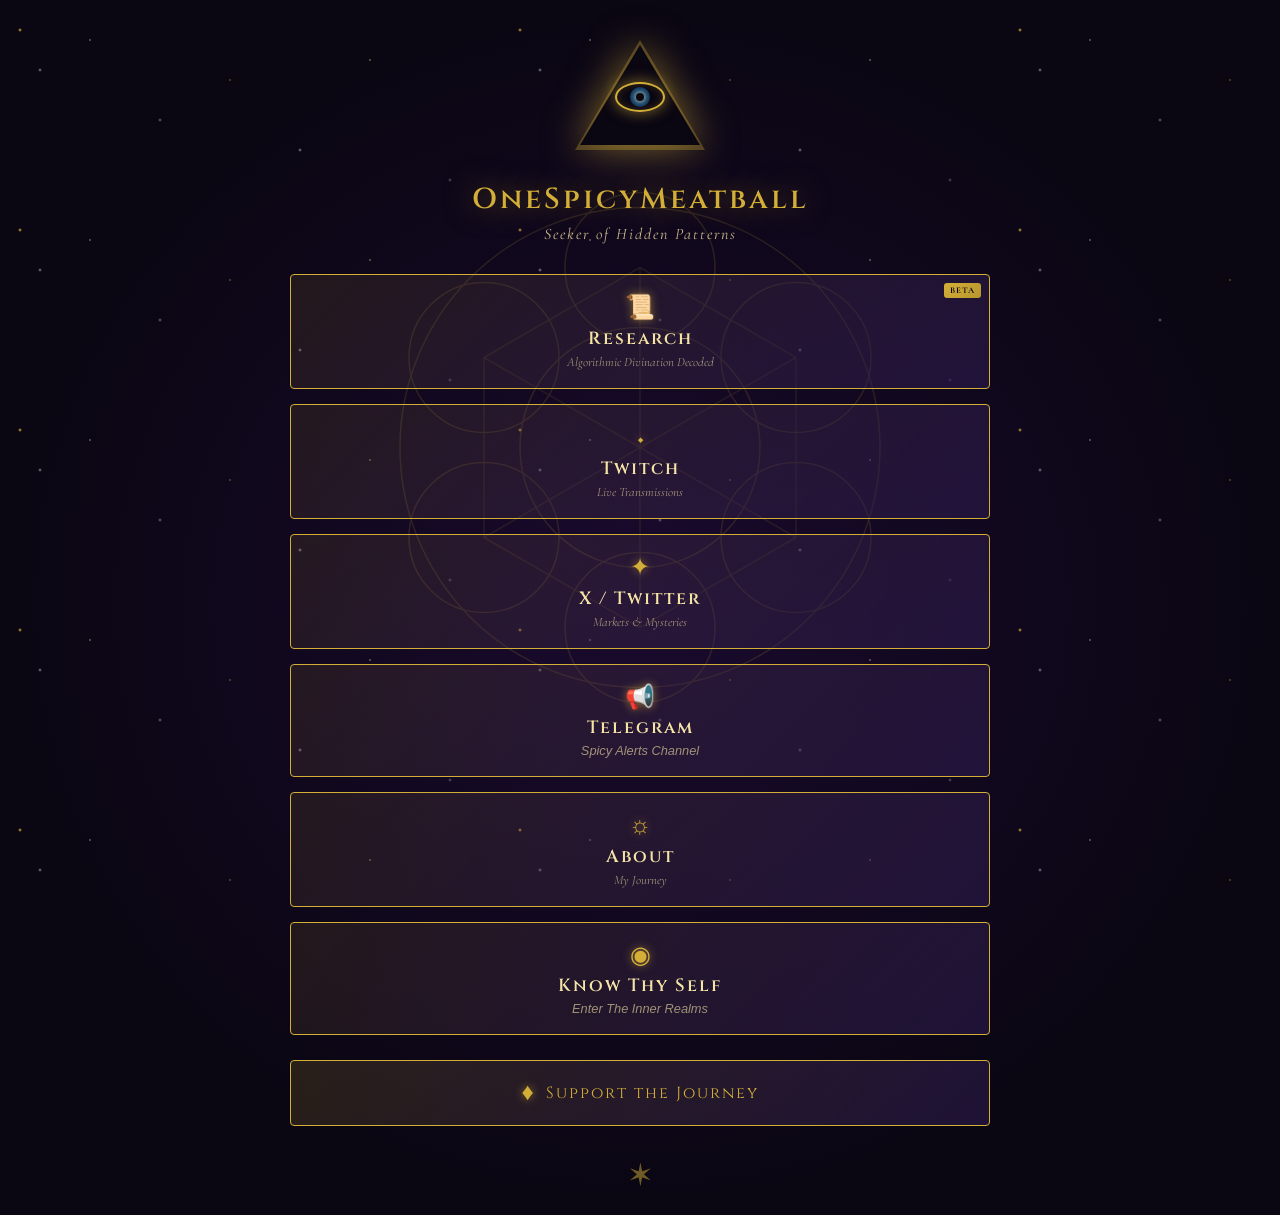
==== index.html @ 73140a8c "Add maintenance modal for Telegram alerts channel - Converted Telegram link to button that opens mai" ====
<!DOCTYPE html>
<html lang="en">
<head>
    <meta charset="UTF-8">
    <meta name="viewport" content="width=device-width, initial-scale=1.0">
    <title>OneSpicyMeatball | Portal</title>
    <link rel="stylesheet" href="styles.css">
</head>
<body>
    <div class="stars"></div>
    <div class="sacred-geometry">
        <svg class="metatron" viewBox="0 0 200 200">
            <circle cx="100" cy="100" r="80" class="outer-circle"/>
            <circle cx="100" cy="100" r="40" class="inner-circle"/>
            <circle cx="100" cy="40" r="25" class="node"/>
            <circle cx="152" cy="70" r="25" class="node"/>
            <circle cx="152" cy="130" r="25" class="node"/>
            <circle cx="100" cy="160" r="25" class="node"/>
            <circle cx="48" cy="130" r="25" class="node"/>
            <circle cx="48" cy="70" r="25" class="node"/>
            <line x1="100" y1="40" x2="152" y2="70" class="line"/>
            <line x1="152" y1="70" x2="152" y2="130" class="line"/>
            <line x1="152" y1="130" x2="100" y2="160" class="line"/>
            <line x1="100" y1="160" x2="48" y2="130" class="line"/>
            <line x1="48" y1="130" x2="48" y2="70" class="line"/>
            <line x1="48" y1="70" x2="100" y2="40" class="line"/>
            <line x1="100" y1="40" x2="100" y2="160" class="line"/>
            <line x1="48" y1="70" x2="152" y2="130" class="line"/>
            <line x1="152" y1="70" x2="48" y2="130" class="line"/>
        </svg>
    </div>

    <div class="container">
        <div class="profile">
            <div class="avatar">
                <div class="eye">
                    <div class="eye-inner">
                        <div class="pupil"></div>
                    </div>
                </div>
                <div class="triangle"></div>
            </div>
            <h1 class="title">OneSpicyMeatball</h1>
            <p class="subtitle">Seeker of Hidden Patterns</p>
        </div>

        <div class="links">
            <a href="https://research.meatball-labs.com/" target="_blank" class="link-btn">
                <span class="beta-tag">BETA</span>
                <span class="glyph">&#128220;</span>
                <span class="link-text">Research</span>
                <span class="link-desc">Algorithmic Divination Decoded</span>
            </a>

            <a href="https://www.twitch.tv/xonespicymeatballx" target="_blank" class="link-btn">
                <span class="glyph">&#9670;</span>
                <span class="link-text">Twitch</span>
                <span class="link-desc">Live Transmissions</span>
            </a>

            <a href="https://x.com/OneSpicyMeatBol" target="_blank" class="link-btn">
                <span class="glyph">&#10022;</span>
                <span class="link-text">X / Twitter</span>
                <span class="link-desc">Markets & Mysteries</span>
            </a>

            <button class="link-btn" onclick="openMaintenanceModal()">
                <span class="glyph">&#128226;</span>
                <span class="link-text">Telegram</span>
                <span class="link-desc">Spicy Alerts Channel</span>
            </button>

            <a href="about.html" class="link-btn">
                <span class="glyph">&#9788;</span>
                <span class="link-text">About</span>
                <span class="link-desc">My Journey</span>
            </a>

            <button class="link-btn" onclick="openPortalsModal()">
                <span class="glyph">&#9673;</span>
                <span class="link-text">Know Thy Self</span>
                <span class="link-desc">Enter The Inner Realms</span>
            </button>
        </div>

        <button class="donate-btn" onclick="openModal()">
            <span class="glyph">&#9830;</span>
            <span>Support the Journey</span>
        </button>

        <div class="sigil">&#10038;</div>
    </div>

    <!-- Portals Modal -->
    <div class="modal-overlay" id="portalsModal" onclick="closePortalsModal(event)">
        <div class="modal" onclick="event.stopPropagation()">
            <button class="modal-close" onclick="closePortalsModal()">&times;</button>
            <div class="modal-header">
                <span class="glyph">&#9673;</span>
                <h2>Know Thy Self</h2>
            </div>
            <p class="donate-intro">Enter the inner realms of exploration:</p>

            <div class="portal-list">
                <a href="https://zen.meatball-labs.com/" target="_blank" class="portal-link">
                    <span class="glyph">&#9775;</span>
                    <span class="portal-text">Enter Zen From Here</span>
                    <span class="portal-desc">Stillness Awaits</span>
                </a>

                <a href="https://breakthecode.meatball-labs.com/" target="_blank" class="portal-link">
                    <span class="glyph">&#10070;</span>
                    <span class="portal-text">Break The Code</span>
                    <span class="portal-desc">Decrypt The Mysteries</span>
                </a>

                <a href="https://ancients.meatball-labs.com/" target="_blank" class="portal-link">
                    <span class="glyph">&#9788;</span>
                    <span class="portal-text">The Ancients</span>
                    <span class="portal-desc">Wisdom of the Ages</span>
                </a>
            </div>
        </div>
    </div>

    <!-- Donation Modal -->
    <div class="modal-overlay" id="donateModal" onclick="closeModal(event)">
        <div class="modal" onclick="event.stopPropagation()">
            <button class="modal-close" onclick="closeModal()">&times;</button>
            <div class="modal-header">
                <span class="glyph">&#9830;</span>
                <h2>Support the Journey</h2>
            </div>
            <p class="donate-intro">Offerings accepted via the following channels:</p>

            <div class="wallet-list">
                <div class="wallet" onclick="copyAddress('3vBGxcLoPQbv2dNLNTMKzqQK8UdEWgLUnWWgyBtx9w5K', this)">
                    <span class="wallet-name">Solana</span>
                    <span class="wallet-address">3vBGxcLo...9w5K</span>
                    <span class="copy-hint">Click to copy</span>
                </div>

                <div class="wallet" onclick="copyAddress('bc1q8yztlcngjfu2hy67uyt3eqhxef0277hmfug3ud', this)">
                    <span class="wallet-name">BTC (SegWit)</span>
                    <span class="wallet-address">bc1q8yzt...g3ud</span>
                    <span class="copy-hint">Click to copy</span>
                </div>

                <div class="wallet" onclick="copyAddress('bc1pcfgzl4665p785usg9vj7435gd0wyd6zhe3yjj48jxt9hul9r4wwqzcxa4s', this)">
                    <span class="wallet-name">BTC (Taproot)</span>
                    <span class="wallet-address">bc1pcfgz...xa4s</span>
                    <span class="copy-hint">Click to copy</span>
                </div>

                <div class="wallet" onclick="copyAddress('0xa490af8D18111FCEf04CcC7D5Af4D8f1652453F5', this)">
                    <span class="wallet-name">Ethereum</span>
                    <span class="wallet-address">0xa490af...53F5</span>
                    <span class="copy-hint">Click to copy</span>
                </div>

                <div class="wallet" onclick="copyAddress('0xfaa234cf7724322920a614805225b10eb2979b8dc0bcff573e54ea0472759248', this)">
                    <span class="wallet-name">Sui</span>
                    <span class="wallet-address">0xfaa234...9248</span>
                    <span class="copy-hint">Click to copy</span>
                </div>

                <div class="wallet" onclick="copyAddress('0xa490af8D18111FCEf04CcC7D5Af4D8f1652453F5', this)">
                    <span class="wallet-name">Monad</span>
                    <span class="wallet-address">0xa490af...53F5</span>
                    <span class="copy-hint">Click to copy</span>
                </div>

                <div class="wallet" onclick="copyAddress('0xa490af8D18111FCEf04CcC7D5Af4D8f1652453F5', this)">
                    <span class="wallet-name">Hype</span>
                    <span class="wallet-address">0xa490af...53F5</span>
                    <span class="copy-hint">Click to copy</span>
                </div>
            </div>
        </div>
    </div>

    <!-- Maintenance Modal -->
    <div class="modal-overlay" id="maintenanceModal" onclick="closeMaintenanceModal(event)">
        <div class="modal" onclick="event.stopPropagation()">
            <button class="modal-close" onclick="closeMaintenanceModal()">&times;</button>
            <div class="modal-header">
                <span class="glyph">&#9881;</span>
                <h2>Enhancement in Progress</h2>
            </div>
            <p class="donate-intro">The Telegram alerts channel is currently being upgraded with advanced signal detection capabilities, expanded market coverage, and improved alert timing. We're building something better for you.</p>
            <button class="understood-btn" onclick="closeMaintenanceModal()">Understood</button>
        </div>
    </div>

    <script>
        // Modal functions
        function openModal() {
            document.getElementById('donateModal').classList.add('open');
            document.body.style.overflow = 'hidden';
        }

        function closeModal(event) {
            if (!event || event.target === document.getElementById('donateModal')) {
                document.getElementById('donateModal').classList.remove('open');
                document.body.style.overflow = '';
            }
        }

        // Portals modal functions
        function openPortalsModal() {
            document.getElementById('portalsModal').classList.add('open');
            document.body.style.overflow = 'hidden';
        }

        function closePortalsModal(event) {
            if (!event || event.target === document.getElementById('portalsModal')) {
                document.getElementById('portalsModal').classList.remove('open');
                document.body.style.overflow = '';
            }
        }

        // Maintenance modal functions
        function openMaintenanceModal() {
            document.getElementById('maintenanceModal').classList.add('open');
            document.body.style.overflow = 'hidden';
        }

        function closeMaintenanceModal(event) {
            if (!event || event.target === document.getElementById('maintenanceModal')) {
                document.getElementById('maintenanceModal').classList.remove('open');
                document.body.style.overflow = '';
            }
        }

        // Close on Escape key
        document.addEventListener('keydown', (e) => {
            if (e.key === 'Escape') {
                closeModal();
                closePortalsModal();
                closeMaintenanceModal();
            }
        });

        // Copy address to clipboard
        function copyAddress(address, element) {
            navigator.clipboard.writeText(address).then(() => {
                const hint = element.querySelector('.copy-hint');
                hint.textContent = 'Copied!';
                hint.classList.add('copied');
                setTimeout(() => {
                    hint.textContent = 'Click to copy';
                    hint.classList.remove('copied');
                }, 2000);
            });
        }

        // Create floating particles
        function createParticle() {
            const particle = document.createElement('div');
            particle.className = 'particle';
            particle.style.left = Math.random() * 100 + 'vw';
            particle.style.animationDuration = (Math.random() * 3 + 4) + 's';
            particle.style.opacity = Math.random() * 0.5 + 0.2;
            particle.innerHTML = ['&#10022;', '&#9672;', '&#9674;', '&#10038;'][Math.floor(Math.random() * 4)];
            document.body.appendChild(particle);
            setTimeout(() => particle.remove(), 7000);
        }
        setInterval(createParticle, 800);
    </script>
</body>
</html>
---- styles.css ----
@import url('https://fonts.googleapis.com/css2?family=Cinzel:wght@400;600;700&family=Cormorant+Garamond:ital,wght@0,400;0,600;1,400&display=swap');

* {
    margin: 0;
    padding: 0;
    box-sizing: border-box;
}

:root {
    --gold: #d4af37;
    --gold-light: #f4e4a6;
    --gold-glow: rgba(212, 175, 55, 0.6);
    --deep-purple: #1a0a2e;
    --cosmic-black: #0a0612;
    --mystic-purple: #2d1b4e;
    --ethereal: rgba(255, 255, 255, 0.1);
}

body {
    font-family: 'Cormorant Garamond', Georgia, serif;
    background: radial-gradient(ellipse at center, var(--deep-purple) 0%, var(--cosmic-black) 70%);
    min-height: 100vh;
    display: flex;
    justify-content: center;
    align-items: center;
    padding: 20px;
    overflow-x: hidden;
    color: var(--gold-light);
}

/* Starfield background */
.stars {
    position: fixed;
    top: 0;
    left: 0;
    width: 100%;
    height: 100%;
    pointer-events: none;
    background-image:
        radial-gradient(2px 2px at 20px 30px, var(--gold), transparent),
        radial-gradient(2px 2px at 40px 70px, rgba(255,255,255,0.5), transparent),
        radial-gradient(1px 1px at 90px 40px, var(--gold-light), transparent),
        radial-gradient(2px 2px at 160px 120px, rgba(255,255,255,0.4), transparent),
        radial-gradient(1px 1px at 230px 80px, var(--gold), transparent),
        radial-gradient(2px 2px at 300px 150px, rgba(255,255,255,0.5), transparent),
        radial-gradient(1px 1px at 370px 60px, var(--gold-light), transparent),
        radial-gradient(2px 2px at 450px 180px, rgba(255,255,255,0.3), transparent);
    background-size: 500px 200px;
    animation: twinkle 8s ease-in-out infinite;
}

@keyframes twinkle {
    0%, 100% { opacity: 0.5; }
    50% { opacity: 1; }
}

/* Sacred Geometry Background */
.sacred-geometry {
    position: fixed;
    top: 50%;
    left: 50%;
    transform: translate(-50%, -50%);
    pointer-events: none;
    z-index: 0;
    opacity: 0.15;
}

.metatron {
    width: 600px;
    height: 600px;
    animation: rotate 120s linear infinite;
}

.metatron .outer-circle,
.metatron .inner-circle,
.metatron .node {
    fill: none;
    stroke: var(--gold);
    stroke-width: 0.5;
}

.metatron .line {
    stroke: var(--gold);
    stroke-width: 0.5;
    opacity: 0.7;
}

@keyframes rotate {
    from { transform: rotate(0deg); }
    to { transform: rotate(360deg); }
}

/* Main Container */
.container {
    position: relative;
    z-index: 1;
    width: 100%;
    max-width: 700px;
    text-align: center;
}

/* Avatar - All-seeing eye in triangle */
.avatar {
    position: relative;
    width: 140px;
    height: 140px;
    margin: 0 auto 20px;
}

.avatar.small {
    width: 100px;
    height: 100px;
    margin-bottom: 15px;
}

.triangle {
    position: absolute;
    top: 50%;
    left: 50%;
    transform: translate(-50%, -50%);
    width: 0;
    height: 0;
    border-left: 70px solid transparent;
    border-right: 70px solid transparent;
    border-bottom: 120px solid transparent;
    filter: drop-shadow(0 0 20px var(--gold-glow));
}

.avatar.small .triangle {
    border-left: 50px solid transparent;
    border-right: 50px solid transparent;
    border-bottom: 86px solid transparent;
}

.triangle::before {
    content: '';
    position: absolute;
    top: 10px;
    left: -65px;
    width: 0;
    height: 0;
    border-left: 65px solid transparent;
    border-right: 65px solid transparent;
    border-bottom: 110px solid var(--gold);
    opacity: 0.3;
}

.avatar.small .triangle::before {
    top: 7px;
    left: -46px;
    border-left: 46px solid transparent;
    border-right: 46px solid transparent;
    border-bottom: 78px solid var(--gold);
}

.triangle::after {
    content: '';
    position: absolute;
    top: 15px;
    left: -60px;
    width: 0;
    height: 0;
    border-left: 60px solid transparent;
    border-right: 60px solid transparent;
    border-bottom: 100px solid var(--cosmic-black);
}

.avatar.small .triangle::after {
    top: 10px;
    left: -42px;
    border-left: 42px solid transparent;
    border-right: 42px solid transparent;
    border-bottom: 72px solid var(--cosmic-black);
}

.eye {
    position: absolute;
    top: 55%;
    left: 50%;
    transform: translate(-50%, -50%);
    width: 50px;
    height: 30px;
    background: var(--cosmic-black);
    border: 2px solid var(--gold);
    border-radius: 50%;
    z-index: 2;
    box-shadow: 0 0 15px var(--gold-glow), inset 0 0 10px rgba(212, 175, 55, 0.2);
}

.avatar.small .eye {
    width: 35px;
    height: 21px;
}

.eye-inner {
    position: absolute;
    top: 50%;
    left: 50%;
    transform: translate(-50%, -50%);
    width: 20px;
    height: 20px;
    background: radial-gradient(circle, #4a90d9 0%, #1a4a7a 50%, #0a1a2a 100%);
    border-radius: 50%;
    animation: look 4s ease-in-out infinite;
}

.avatar.small .eye-inner {
    width: 14px;
    height: 14px;
}

.pupil {
    position: absolute;
    top: 50%;
    left: 50%;
    transform: translate(-50%, -50%);
    width: 8px;
    height: 8px;
    background: var(--cosmic-black);
    border-radius: 50%;
    box-shadow: 0 0 5px var(--gold);
}

.avatar.small .pupil {
    width: 6px;
    height: 6px;
}

@keyframes look {
    0%, 100% { transform: translate(-50%, -50%); }
    25% { transform: translate(-40%, -50%); }
    75% { transform: translate(-60%, -50%); }
}

/* Typography */
.title {
    font-family: 'Cinzel', serif;
    font-size: 1.8rem;
    font-weight: 600;
    color: var(--gold);
    text-shadow: 0 0 30px var(--gold-glow);
    letter-spacing: 3px;
    margin-bottom: 5px;
}

.subtitle {
    font-size: 1rem;
    font-style: italic;
    color: var(--gold-light);
    opacity: 0.8;
    letter-spacing: 2px;
    margin-bottom: 30px;
}

/* Link Buttons */
.links {
    display: flex;
    flex-direction: column;
    gap: 15px;
}

.link-btn {
    display: flex;
    flex-direction: column;
    align-items: center;
    padding: 18px 24px;
    background: linear-gradient(135deg, rgba(212, 175, 55, 0.1) 0%, rgba(45, 27, 78, 0.6) 100%);
    border: 1px solid var(--gold);
    border-radius: 4px;
    text-decoration: none;
    transition: all 0.4s ease;
    position: relative;
    overflow: hidden;
}

.link-btn::before {
    content: '';
    position: absolute;
    top: 0;
    left: -100%;
    width: 100%;
    height: 100%;
    background: linear-gradient(90deg, transparent, rgba(212, 175, 55, 0.2), transparent);
    transition: left 0.5s ease;
}

.link-btn:hover::before {
    left: 100%;
}

.link-btn:hover {
    background: linear-gradient(135deg, rgba(212, 175, 55, 0.2) 0%, rgba(45, 27, 78, 0.8) 100%);
    box-shadow: 0 0 30px var(--gold-glow), inset 0 0 20px rgba(212, 175, 55, 0.1);
    transform: translateY(-3px);
}

.glyph {
    font-size: 1.5rem;
    color: var(--gold);
    margin-bottom: 5px;
    text-shadow: 0 0 10px var(--gold-glow);
}

.link-text {
    font-family: 'Cinzel', serif;
    font-size: 1.1rem;
    font-weight: 600;
    color: var(--gold-light);
    letter-spacing: 2px;
}

.link-desc {
    font-size: 0.8rem;
    color: var(--gold-light);
    opacity: 0.6;
    font-style: italic;
    margin-top: 3px;
}

.beta-tag {
    position: absolute;
    top: 8px;
    right: 8px;
    font-size: 0.55rem;
    background: linear-gradient(135deg, var(--gold) 0%, #b8962d 100%);
    color: var(--cosmic-black);
    padding: 2px 6px;
    border-radius: 3px;
    font-weight: 700;
    letter-spacing: 1px;
}

/* Scroll/About Content */
.scroll {
    background: linear-gradient(135deg, rgba(26, 10, 46, 0.9) 0%, rgba(10, 6, 18, 0.95) 100%);
    border: 1px solid var(--gold);
    border-radius: 4px;
    margin-bottom: 25px;
    overflow: hidden;
    box-shadow: 0 0 30px rgba(0, 0, 0, 0.5);
}

.scroll-header {
    font-family: 'Cinzel', serif;
    font-size: 0.85rem;
    letter-spacing: 4px;
    color: var(--gold);
    padding: 12px;
    background: rgba(212, 175, 55, 0.1);
    border-bottom: 1px solid var(--gold);
}

.scroll-content {
    padding: 25px;
    text-align: left;
    line-height: 1.8;
}

.scroll-content p {
    margin-bottom: 20px;
    font-size: 1.05rem;
}

.scroll-content .intro {
    font-size: 1.15rem;
    color: var(--gold);
}

.scroll-content .statement {
    font-size: 1.1rem;
    margin-bottom: 25px;
}

.scroll-content .mantra {
    text-align: center;
    color: var(--gold);
    font-size: 1.15rem;
    margin: 35px 0;
    letter-spacing: 3px;
    text-shadow: 0 0 20px rgba(212, 175, 55, 0.5),
                 0 0 40px rgba(212, 175, 55, 0.3);
    font-weight: 500;
    animation: subtle-pulse 4s ease-in-out infinite;
}

@keyframes subtle-pulse {
    0%, 100% {
        opacity: 0.9;
        text-shadow: 0 0 20px rgba(212, 175, 55, 0.5),
                     0 0 40px rgba(212, 175, 55, 0.3);
    }
    50% {
        opacity: 1;
        text-shadow: 0 0 25px rgba(212, 175, 55, 0.6),
                     0 0 50px rgba(212, 175, 55, 0.4);
    }
}

.scroll-content .section-lead {
    color: var(--gold-light);
    margin-top: 30px;
    margin-bottom: 15px;
}

.scroll-content strong {
    color: var(--gold);
    font-weight: 600;
}

.scroll-content em {
    font-style: italic;
    color: var(--gold-light);
}

.scroll-content ul {
    list-style: none;
    margin: 15px 0;
    padding-left: 10px;
}

.scroll-content li {
    margin-bottom: 10px;
    font-size: 1rem;
}

.scroll-content .closing {
    text-align: center;
    font-style: italic;
    color: var(--gold);
    margin-top: 20px;
    margin-bottom: 0;
    font-size: 1.1rem;
}

.scroll-content h3.chapter-header {
    font-family: 'Cinzel', serif;
    font-size: 1.1rem;
    font-weight: 600;
    color: var(--gold);
    letter-spacing: 2px;
    margin-top: 30px;
    margin-bottom: 15px;
    text-align: center;
}

.scroll-content hr.section-divider {
    border: none;
    height: 1px;
    background: linear-gradient(90deg, transparent, var(--gold), transparent);
    margin: 35px 0;
    opacity: 0.4;
}

/* Sigil */
.sigil {
    margin-top: 30px;
    font-size: 2rem;
    color: var(--gold);
    opacity: 0.5;
    animation: pulse 3s ease-in-out infinite;
}

@keyframes pulse {
    0%, 100% { opacity: 0.3; transform: scale(1); }
    50% { opacity: 0.7; transform: scale(1.1); }
}

/* Floating Particles */
.particle {
    position: fixed;
    bottom: -20px;
    font-size: 1rem;
    color: var(--gold);
    pointer-events: none;
    animation: float-up linear forwards;
    z-index: 0;
}

@keyframes float-up {
    0% {
        transform: translateY(0) rotate(0deg);
        opacity: 0;
    }
    10% {
        opacity: 0.7;
    }
    90% {
        opacity: 0.7;
    }
    100% {
        transform: translateY(-100vh) rotate(360deg);
        opacity: 0;
    }
}

/* Donate Button */
.donate-btn {
    display: flex;
    align-items: center;
    justify-content: center;
    gap: 10px;
    width: 100%;
    margin-top: 25px;
    padding: 16px 24px;
    background: linear-gradient(135deg, rgba(212, 175, 55, 0.15) 0%, rgba(45, 27, 78, 0.6) 100%);
    border: 1px solid var(--gold);
    border-radius: 4px;
    cursor: pointer;
    transition: all 0.4s ease;
    font-family: 'Cinzel', serif;
    font-size: 1rem;
    letter-spacing: 2px;
    color: var(--gold);
}

.donate-btn:hover {
    background: linear-gradient(135deg, rgba(212, 175, 55, 0.25) 0%, rgba(45, 27, 78, 0.8) 100%);
    box-shadow: 0 0 30px var(--gold-glow);
    transform: translateY(-3px);
}

.donate-btn .glyph {
    margin-bottom: 0;
}

/* Modal Overlay */
.modal-overlay {
    position: fixed;
    top: 0;
    left: 0;
    width: 100%;
    height: 100%;
    background: rgba(10, 6, 18, 0.9);
    backdrop-filter: blur(5px);
    display: flex;
    justify-content: center;
    align-items: center;
    z-index: 1000;
    opacity: 0;
    visibility: hidden;
    transition: all 0.4s ease;
}

.modal-overlay.open {
    opacity: 1;
    visibility: visible;
}

/* Modal Box */
.modal {
    background: linear-gradient(135deg, var(--deep-purple) 0%, var(--cosmic-black) 100%);
    border: 2px solid var(--gold);
    border-radius: 8px;
    padding: 30px;
    max-width: 450px;
    width: 90%;
    max-height: 85vh;
    overflow-y: auto;
    position: relative;
    transform: scale(0.8) translateY(20px);
    transition: transform 0.4s ease;
    box-shadow: 0 0 60px var(--gold-glow), 0 0 100px rgba(212, 175, 55, 0.2);
}

.modal-overlay.open .modal {
    transform: scale(1) translateY(0);
}

.modal-close {
    position: absolute;
    top: 15px;
    right: 15px;
    background: none;
    border: 1px solid rgba(212, 175, 55, 0.3);
    color: var(--gold);
    font-size: 1.5rem;
    width: 35px;
    height: 35px;
    border-radius: 50%;
    cursor: pointer;
    transition: all 0.3s ease;
    display: flex;
    align-items: center;
    justify-content: center;
    line-height: 1;
}

.modal-close:hover {
    background: rgba(212, 175, 55, 0.2);
    border-color: var(--gold);
    box-shadow: 0 0 15px var(--gold-glow);
}

.modal-header {
    display: flex;
    align-items: center;
    justify-content: center;
    gap: 12px;
    margin-bottom: 20px;
}

.modal-header h2 {
    font-family: 'Cinzel', serif;
    font-size: 1.4rem;
    font-weight: 600;
    color: var(--gold);
    letter-spacing: 2px;
    text-shadow: 0 0 20px var(--gold-glow);
}

.modal-header .glyph {
    margin-bottom: 0;
    font-size: 1.8rem;
}

.wallet-list {
    margin-top: 15px;
}

.donate-intro {
    font-size: 0.9rem;
    font-style: italic;
    color: var(--gold-light);
    opacity: 0.7;
    margin-bottom: 15px;
    text-align: center;
}

.understood-btn {
    display: block;
    margin: 25px auto 0;
    padding: 12px 40px;
    background: transparent;
    border: 1px solid var(--gold);
    color: var(--gold);
    font-family: 'Cinzel', serif;
    font-size: 1rem;
    letter-spacing: 2px;
    cursor: pointer;
    transition: all 0.3s ease;
    border-radius: 4px;
}

.understood-btn:hover {
    background: rgba(212, 175, 55, 0.2);
    box-shadow: 0 0 20px var(--gold-glow);
}

.wallet {
    display: flex;
    align-items: center;
    justify-content: space-between;
    padding: 12px 15px;
    margin-bottom: 8px;
    background: rgba(212, 175, 55, 0.05);
    border: 1px solid rgba(212, 175, 55, 0.2);
    border-radius: 4px;
    cursor: pointer;
    transition: all 0.3s ease;
}

.wallet:hover {
    background: rgba(212, 175, 55, 0.12);
    border-color: var(--gold);
    box-shadow: 0 0 15px rgba(212, 175, 55, 0.2);
}

.wallet:last-child {
    margin-bottom: 0;
}

.wallet-name {
    font-family: 'Cinzel', serif;
    font-size: 0.9rem;
    font-weight: 600;
    color: var(--gold);
    min-width: 100px;
}

.wallet-address {
    font-family: 'Courier New', monospace;
    font-size: 0.75rem;
    color: var(--gold-light);
    opacity: 0.7;
}

.copy-hint {
    font-size: 0.7rem;
    color: var(--gold-light);
    opacity: 0.5;
    font-style: italic;
    transition: all 0.3s ease;
}

.copy-hint.copied {
    color: #5cdb5c;
    opacity: 1;
}

/* Portal Links (Know Thy Self Modal) */
.portal-list {
    margin-top: 15px;
    display: flex;
    flex-direction: column;
    gap: 12px;
}

.portal-link {
    display: flex;
    flex-direction: column;
    align-items: center;
    padding: 18px 20px;
    background: rgba(212, 175, 55, 0.05);
    border: 1px solid rgba(212, 175, 55, 0.3);
    border-radius: 4px;
    text-decoration: none;
    transition: all 0.4s ease;
    position: relative;
    overflow: hidden;
}

.portal-link::before {
    content: '';
    position: absolute;
    top: 0;
    left: -100%;
    width: 100%;
    height: 100%;
    background: linear-gradient(90deg, transparent, rgba(212, 175, 55, 0.15), transparent);
    transition: left 0.5s ease;
}

.portal-link:hover::before {
    left: 100%;
}

.portal-link:hover {
    background: rgba(212, 175, 55, 0.15);
    border-color: var(--gold);
    box-shadow: 0 0 25px rgba(212, 175, 55, 0.3);
    transform: translateY(-2px);
}

.portal-link .glyph {
    font-size: 1.4rem;
    color: var(--gold);
    margin-bottom: 6px;
    text-shadow: 0 0 10px var(--gold-glow);
}

.portal-text {
    font-family: 'Cinzel', serif;
    font-size: 1rem;
    font-weight: 600;
    color: var(--gold-light);
    letter-spacing: 2px;
}

.portal-desc {
    font-size: 0.75rem;
    color: var(--gold-light);
    opacity: 0.6;
    font-style: italic;
    margin-top: 4px;
}

/* Responsive */
@media (max-width: 480px) {
    .title {
        font-size: 1.4rem;
        letter-spacing: 2px;
    }

    .metatron {
        width: 400px;
        height: 400px;
    }

    .avatar {
        width: 110px;
        height: 110px;
    }

    .triangle {
        border-left: 55px solid transparent;
        border-right: 55px solid transparent;
        border-bottom: 95px solid transparent;
    }

    .triangle::before {
        left: -51px;
        border-left: 51px solid transparent;
        border-right: 51px solid transparent;
        border-bottom: 87px solid var(--gold);
    }

    .triangle::after {
        left: -47px;
        border-left: 47px solid transparent;
        border-right: 47px solid transparent;
        border-bottom: 79px solid var(--cosmic-black);
    }

    .eye {
        width: 40px;
        height: 24px;
    }

    .eye-inner {
        width: 16px;
        height: 16px;
    }

    .wallet {
        flex-wrap: wrap;
        gap: 5px;
    }

    .wallet-name {
        min-width: 80px;
        font-size: 0.8rem;
    }

    .wallet-address {
        font-size: 0.65rem;
    }

    .copy-hint {
        width: 100%;
        text-align: center;
        margin-top: 5px;
    }

    .modal {
        padding: 20px;
        max-height: 90vh;
    }

    .modal-header h2 {
        font-size: 1.1rem;
    }

    .donate-btn {
        font-size: 0.9rem;
        padding: 14px 20px;
    }
}
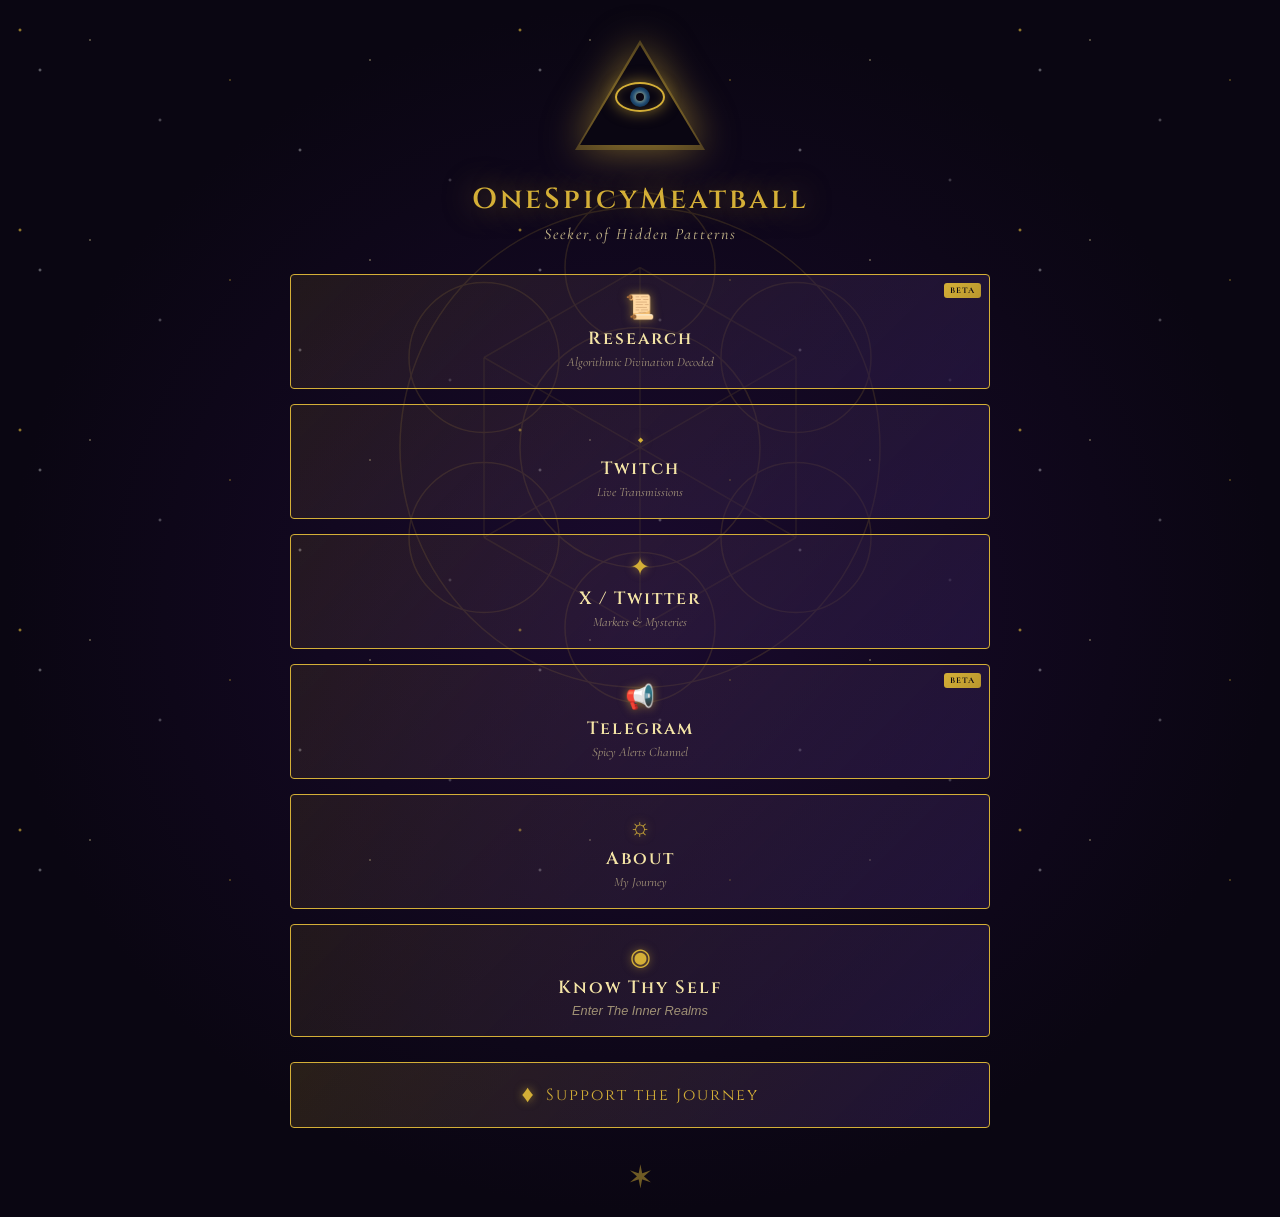
==== commit cc7c0492: "Update social links and add wallet balance display - Update Twitch URL to 0nespicymeatball - Convert" ====
--- a/index.html
+++ b/index.html
@@ -52,7 +52,7 @@
                 <span class="link-desc">Algorithmic Divination Decoded</span>
             </a>
 
-            <a href="https://www.twitch.tv/xonespicymeatballx" target="_blank" class="link-btn">
+            <a href="https://www.twitch.tv/0nespicymeatball" target="_blank" class="link-btn">
                 <span class="glyph">&#9670;</span>
                 <span class="link-text">Twitch</span>
                 <span class="link-desc">Live Transmissions</span>
@@ -64,11 +64,12 @@
                 <span class="link-desc">Markets & Mysteries</span>
             </a>
 
-            <button class="link-btn" onclick="openMaintenanceModal()">
+            <a href="https://t.me/+BkAbnREOApsxMjYx" target="_blank" class="link-btn">
+                <span class="beta-tag">BETA</span>
                 <span class="glyph">&#128226;</span>
                 <span class="link-text">Telegram</span>
                 <span class="link-desc">Spicy Alerts Channel</span>
-            </button>
+            </a>
 
             <a href="about.html" class="link-btn">
                 <span class="glyph">&#9788;</span>
@@ -134,61 +135,94 @@
             <p class="donate-intro">Offerings accepted via the following channels:</p>
 
             <div class="wallet-list">
-                <div class="wallet" onclick="copyAddress('3vBGxcLoPQbv2dNLNTMKzqQK8UdEWgLUnWWgyBtx9w5K', this)">
-                    <span class="wallet-name">Solana</span>
-                    <span class="wallet-address">3vBGxcLo...9w5K</span>
-                    <span class="copy-hint">Click to copy</span>
-                </div>
-
-                <div class="wallet" onclick="copyAddress('bc1q8yztlcngjfu2hy67uyt3eqhxef0277hmfug3ud', this)">
-                    <span class="wallet-name">BTC (SegWit)</span>
-                    <span class="wallet-address">bc1q8yzt...g3ud</span>
-                    <span class="copy-hint">Click to copy</span>
-                </div>
-
-                <div class="wallet" onclick="copyAddress('bc1pcfgzl4665p785usg9vj7435gd0wyd6zhe3yjj48jxt9hul9r4wwqzcxa4s', this)">
-                    <span class="wallet-name">BTC (Taproot)</span>
-                    <span class="wallet-address">bc1pcfgz...xa4s</span>
-                    <span class="copy-hint">Click to copy</span>
-                </div>
-
-                <div class="wallet" onclick="copyAddress('0xa490af8D18111FCEf04CcC7D5Af4D8f1652453F5', this)">
-                    <span class="wallet-name">Ethereum</span>
-                    <span class="wallet-address">0xa490af...53F5</span>
-                    <span class="copy-hint">Click to copy</span>
-                </div>
-
-                <div class="wallet" onclick="copyAddress('0xfaa234cf7724322920a614805225b10eb2979b8dc0bcff573e54ea0472759248', this)">
-                    <span class="wallet-name">Sui</span>
-                    <span class="wallet-address">0xfaa234...9248</span>
-                    <span class="copy-hint">Click to copy</span>
-                </div>
-
-                <div class="wallet" onclick="copyAddress('0xa490af8D18111FCEf04CcC7D5Af4D8f1652453F5', this)">
-                    <span class="wallet-name">Monad</span>
-                    <span class="wallet-address">0xa490af...53F5</span>
-                    <span class="copy-hint">Click to copy</span>
-                </div>
-
-                <div class="wallet" onclick="copyAddress('0xa490af8D18111FCEf04CcC7D5Af4D8f1652453F5', this)">
-                    <span class="wallet-name">Hype</span>
-                    <span class="wallet-address">0xa490af...53F5</span>
-                    <span class="copy-hint">Click to copy</span>
+                <div class="wallet" onclick="copyAddress('3vBGxcLoPQbv2dNLNTMKzqQK8UdEWgLUnWWgyBtx9w5K', this)" data-address="3vBGxcLoPQbv2dNLNTMKzqQK8UdEWgLUnWWgyBtx9w5K" data-chain="solana">
+                    <div class="wallet-info">
+                        <span class="wallet-name">Solana</span>
+                        <span class="wallet-address">3vBGxcLo...9w5K</span>
+                    </div>
+                    <div class="wallet-value">
+                        <span class="value-amount">--</span>
+                        <span class="copy-hint">Click to copy</span>
+                    </div>
+                </div>
+
+                <div class="wallet" onclick="copyAddress('bc1q8yztlcngjfu2hy67uyt3eqhxef0277hmfug3ud', this)" data-address="bc1q8yztlcngjfu2hy67uyt3eqhxef0277hmfug3ud" data-chain="bitcoin">
+                    <div class="wallet-info">
+                        <span class="wallet-name">BTC (SegWit)</span>
+                        <span class="wallet-address">bc1q8yzt...g3ud</span>
+                    </div>
+                    <div class="wallet-value">
+                        <span class="value-amount">--</span>
+                        <span class="copy-hint">Click to copy</span>
+                    </div>
+                </div>
+
+                <div class="wallet" onclick="copyAddress('bc1pcfgzl4665p785usg9vj7435gd0wyd6zhe3yjj48jxt9hul9r4wwqzcxa4s', this)" data-address="bc1pcfgzl4665p785usg9vj7435gd0wyd6zhe3yjj48jxt9hul9r4wwqzcxa4s" data-chain="bitcoin">
+                    <div class="wallet-info">
+                        <span class="wallet-name">BTC (Taproot)</span>
+                        <span class="wallet-address">bc1pcfgz...xa4s</span>
+                    </div>
+                    <div class="wallet-value">
+                        <span class="value-amount">--</span>
+                        <span class="copy-hint">Click to copy</span>
+                    </div>
+                </div>
+
+                <div class="wallet" onclick="copyAddress('0xa490af8D18111FCEf04CcC7D5Af4D8f1652453F5', this)" data-address="0xa490af8D18111FCEf04CcC7D5Af4D8f1652453F5" data-chain="ethereum">
+                    <div class="wallet-info">
+                        <span class="wallet-name">Ethereum</span>
+                        <span class="wallet-address">0xa490af...53F5</span>
+                    </div>
+                    <div class="wallet-value">
+                        <span class="value-amount">--</span>
+                        <span class="copy-hint">Click to copy</span>
+                    </div>
+                </div>
+
+                <div class="wallet" onclick="copyAddress('0xfaa234cf7724322920a614805225b10eb2979b8dc0bcff573e54ea0472759248', this)" data-address="0xfaa234cf7724322920a614805225b10eb2979b8dc0bcff573e54ea0472759248" data-chain="sui">
+                    <div class="wallet-info">
+                        <span class="wallet-name">Sui</span>
+                        <span class="wallet-address">0xfaa234...9248</span>
+                    </div>
+                    <div class="wallet-value">
+                        <span class="value-amount">--</span>
+                        <span class="copy-hint">Click to copy</span>
+                    </div>
+                </div>
+
+                <div class="wallet" onclick="copyAddress('0xa490af8D18111FCEf04CcC7D5Af4D8f1652453F5', this)" data-address="0xa490af8D18111FCEf04CcC7D5Af4D8f1652453F5" data-chain="monad">
+                    <div class="wallet-info">
+                        <span class="wallet-name">Monad</span>
+                        <span class="wallet-address">0xa490af...53F5</span>
+                    </div>
+                    <div class="wallet-value">
+                        <span class="value-amount">--</span>
+                        <span class="copy-hint">Click to copy</span>
+                    </div>
+                </div>
+
+                <div class="wallet" onclick="copyAddress('0xa490af8D18111FCEf04CcC7D5Af4D8f1652453F5', this)" data-address="0xa490af8D18111FCEf04CcC7D5Af4D8f1652453F5" data-chain="hype">
+                    <div class="wallet-info">
+                        <span class="wallet-name">Hype</span>
+                        <span class="wallet-address">0xa490af...53F5</span>
+                    </div>
+                    <div class="wallet-value">
+                        <span class="value-amount">--</span>
+                        <span class="copy-hint">Click to copy</span>
+                    </div>
+                </div>
+
+                <div class="wallet" onclick="copyAddress('DGjXx1ENzw1748jzUo4XFZ3GV3MJsQVGdqwyeq6M7X5h', this)" data-address="DGjXx1ENzw1748jzUo4XFZ3GV3MJsQVGdqwyeq6M7X5h" data-chain="bonk">
+                    <div class="wallet-info">
+                        <span class="wallet-name">Bonk</span>
+                        <span class="wallet-address">DGjXx1E...7X5h</span>
+                    </div>
+                    <div class="wallet-value">
+                        <span class="value-amount">--</span>
+                        <span class="copy-hint">Click to copy</span>
+                    </div>
                 </div>
             </div>
-        </div>
-    </div>
-
-    <!-- Maintenance Modal -->
-    <div class="modal-overlay" id="maintenanceModal" onclick="closeMaintenanceModal(event)">
-        <div class="modal" onclick="event.stopPropagation()">
-            <button class="modal-close" onclick="closeMaintenanceModal()">&times;</button>
-            <div class="modal-header">
-                <span class="glyph">&#9881;</span>
-                <h2>Enhancement in Progress</h2>
-            </div>
-            <p class="donate-intro">The Telegram alerts channel is currently being upgraded with advanced signal detection capabilities, expanded market coverage, and improved alert timing. We're building something better for you.</p>
-            <button class="understood-btn" onclick="closeMaintenanceModal()">Understood</button>
         </div>
     </div>
 
@@ -197,6 +231,7 @@
         function openModal() {
             document.getElementById('donateModal').classList.add('open');
             document.body.style.overflow = 'hidden';
+            fetchWalletBalances();
         }
 
         function closeModal(event) {
@@ -215,19 +250,6 @@
         function closePortalsModal(event) {
             if (!event || event.target === document.getElementById('portalsModal')) {
                 document.getElementById('portalsModal').classList.remove('open');
-                document.body.style.overflow = '';
-            }
-        }
-
-        // Maintenance modal functions
-        function openMaintenanceModal() {
-            document.getElementById('maintenanceModal').classList.add('open');
-            document.body.style.overflow = 'hidden';
-        }
-
-        function closeMaintenanceModal(event) {
-            if (!event || event.target === document.getElementById('maintenanceModal')) {
-                document.getElementById('maintenanceModal').classList.remove('open');
                 document.body.style.overflow = '';
             }
         }
@@ -237,7 +259,6 @@
             if (e.key === 'Escape') {
                 closeModal();
                 closePortalsModal();
-                closeMaintenanceModal();
             }
         });
 
@@ -254,6 +275,238 @@
             });
         }
 
+        // Wallet balance fetching
+        async function fetchWalletBalances() {
+            console.log('Starting wallet balance fetch...');
+            const wallets = document.querySelectorAll('.wallet[data-address]');
+
+            // First fetch all prices in one call
+            await fetchAllPrices();
+
+            for (const wallet of wallets) {
+                const address = wallet.dataset.address;
+                const chain = wallet.dataset.chain;
+                const valueElement = wallet.querySelector('.value-amount');
+                valueElement.textContent = '...';
+
+                try {
+                    let balance = 0;
+
+                    if (chain === 'solana') {
+                        balance = await fetchSolanaBalance(address);
+                    } else if (chain === 'bonk') {
+                        balance = await fetchBonkBalance(address);
+                    } else if (chain === 'bitcoin') {
+                        balance = await fetchBitcoinBalance(address);
+                    } else if (chain === 'ethereum') {
+                        balance = await fetchEthereumBalance(address);
+                    } else if (chain === 'sui') {
+                        balance = await fetchSuiBalance(address);
+                    } else if (chain === 'monad') {
+                        // Monad testnet - no mainnet yet
+                        valueElement.textContent = 'Soon';
+                        continue;
+                    } else if (chain === 'hype') {
+                        balance = await fetchHypeBalance(address);
+                    }
+
+                    console.log(`${chain} balance: $${balance}`);
+
+                    if (balance > 0) {
+                        valueElement.textContent = '$' + balance.toFixed(2);
+                    } else {
+                        valueElement.textContent = '$0.00';
+                    }
+                } catch (error) {
+                    console.error(`Error fetching ${chain} balance:`, error);
+                    valueElement.textContent = '--';
+                }
+            }
+        }
+
+        // Cache for crypto prices
+        const priceCache = {};
+
+        async function fetchAllPrices() {
+            try {
+                const ids = 'solana,bitcoin,ethereum,sui,bonk,hyperliquid';
+                const response = await fetch(`https://api.coingecko.com/api/v3/simple/price?ids=${ids}&vs_currencies=usd`);
+                const data = await response.json();
+                console.log('Prices fetched:', data);
+
+                if (data.solana) priceCache.solana = data.solana.usd;
+                if (data.bitcoin) priceCache.bitcoin = data.bitcoin.usd;
+                if (data.ethereum) priceCache.ethereum = data.ethereum.usd;
+                if (data.sui) priceCache.sui = data.sui.usd;
+                if (data.bonk) priceCache.bonk = data.bonk.usd;
+                if (data.hyperliquid) priceCache.hype = data.hyperliquid.usd;
+            } catch (error) {
+                console.error('Price fetch error:', error);
+            }
+        }
+
+        async function fetchSolanaBalance(address) {
+            try {
+                const response = await fetch('https://api.mainnet-beta.solana.com', {
+                    method: 'POST',
+                    headers: { 'Content-Type': 'application/json' },
+                    body: JSON.stringify({
+                        jsonrpc: '2.0',
+                        id: 1,
+                        method: 'getBalance',
+                        params: [address]
+                    })
+                });
+                const data = await response.json();
+                console.log('Solana response:', data);
+
+                if (data.result && data.result.value !== undefined) {
+                    const solBalance = data.result.value / 1e9;
+                    const price = priceCache.solana || 0;
+                    return solBalance * price;
+                }
+                return 0;
+            } catch (error) {
+                console.error('Solana fetch error:', error);
+                return 0;
+            }
+        }
+
+        async function fetchBonkBalance(address) {
+            try {
+                // BONK token mint address
+                const bonkMint = 'DezXAZ8z7PnrnRJjz3wXBoRgixCa6xjnB7YaB1pPB263';
+
+                const response = await fetch('https://api.mainnet-beta.solana.com', {
+                    method: 'POST',
+                    headers: { 'Content-Type': 'application/json' },
+                    body: JSON.stringify({
+                        jsonrpc: '2.0',
+                        id: 1,
+                        method: 'getTokenAccountsByOwner',
+                        params: [
+                            address,
+                            { mint: bonkMint },
+                            { encoding: 'jsonParsed' }
+                        ]
+                    })
+                });
+                const data = await response.json();
+                console.log('Bonk response:', data);
+
+                if (data.result && data.result.value && data.result.value.length > 0) {
+                    const tokenAmount = data.result.value[0].account.data.parsed.info.tokenAmount;
+                    const bonkBalance = tokenAmount.uiAmount || 0;
+                    const price = priceCache.bonk || 0;
+                    console.log(`Bonk balance: ${bonkBalance}, price: ${price}`);
+                    return bonkBalance * price;
+                }
+                return 0;
+            } catch (error) {
+                console.error('Bonk fetch error:', error);
+                return 0;
+            }
+        }
+
+        async function fetchBitcoinBalance(address) {
+            try {
+                // Use mempool.space API (CORS-friendly)
+                const response = await fetch(`https://mempool.space/api/address/${address}`);
+                const data = await response.json();
+                console.log('Bitcoin response:', data);
+
+                // Calculate balance from chain_stats
+                const funded = data.chain_stats?.funded_txo_sum || 0;
+                const spent = data.chain_stats?.spent_txo_sum || 0;
+                const btcBalance = (funded - spent) / 1e8;
+                const price = priceCache.bitcoin || 0;
+                return btcBalance * price;
+            } catch (error) {
+                console.error('Bitcoin fetch error:', error);
+                return 0;
+            }
+        }
+
+        async function fetchEthereumBalance(address) {
+            try {
+                // Use Cloudflare Ethereum Gateway
+                const response = await fetch('https://cloudflare-eth.com', {
+                    method: 'POST',
+                    headers: { 'Content-Type': 'application/json' },
+                    body: JSON.stringify({
+                        jsonrpc: '2.0',
+                        id: 1,
+                        method: 'eth_getBalance',
+                        params: [address, 'latest']
+                    })
+                });
+                const data = await response.json();
+                console.log('Ethereum response:', data);
+
+                if (data.result) {
+                    const ethBalance = parseInt(data.result, 16) / 1e18;
+                    const price = priceCache.ethereum || 0;
+                    return ethBalance * price;
+                }
+                return 0;
+            } catch (error) {
+                console.error('Ethereum fetch error:', error);
+                return 0;
+            }
+        }
+
+        async function fetchSuiBalance(address) {
+            try {
+                const response = await fetch('https://fullnode.mainnet.sui.io:443', {
+                    method: 'POST',
+                    headers: { 'Content-Type': 'application/json' },
+                    body: JSON.stringify({
+                        jsonrpc: '2.0',
+                        id: 1,
+                        method: 'suix_getBalance',
+                        params: [address]
+                    })
+                });
+                const data = await response.json();
+                console.log('Sui response:', data);
+
+                if (data.result && data.result.totalBalance) {
+                    const suiBalance = parseInt(data.result.totalBalance) / 1e9;
+                    const price = priceCache.sui || 0;
+                    return suiBalance * price;
+                }
+                return 0;
+            } catch (error) {
+                console.error('Sui fetch error:', error);
+                return 0;
+            }
+        }
+
+        async function fetchHypeBalance(address) {
+            try {
+                // Hyperliquid uses its own API
+                const response = await fetch('https://api.hyperliquid.xyz/info', {
+                    method: 'POST',
+                    headers: { 'Content-Type': 'application/json' },
+                    body: JSON.stringify({
+                        type: 'clearinghouseState',
+                        user: address
+                    })
+                });
+                const data = await response.json();
+                console.log('Hype response:', data);
+
+                if (data && data.marginSummary) {
+                    const balance = parseFloat(data.marginSummary.accountValue) || 0;
+                    return balance; // Already in USD
+                }
+                return 0;
+            } catch (error) {
+                console.error('Hype fetch error:', error);
+                return 0;
+            }
+        }
+
         // Create floating particles
         function createParticle() {
             const particle = document.createElement('div');
--- a/styles.css
+++ b/styles.css
@@ -626,16 +626,48 @@
     text-align: center;
 }
 
+/* Maintenance Modal Specific Styles */
+#maintenanceModal .modal {
+    padding: 40px 35px;
+    text-align: center;
+}
+
+#maintenanceModal .modal-header {
+    flex-direction: column;
+    gap: 20px;
+    margin-bottom: 25px;
+}
+
+#maintenanceModal .modal-header .glyph {
+    font-size: 3rem;
+    color: rgba(180, 160, 200, 0.7);
+    text-shadow: none;
+}
+
+#maintenanceModal .modal-header h2 {
+    font-size: 1.4rem;
+    letter-spacing: 3px;
+    text-transform: uppercase;
+}
+
+#maintenanceModal .donate-intro {
+    font-size: 1rem;
+    font-style: normal;
+    opacity: 0.85;
+    line-height: 1.7;
+    margin-bottom: 25px;
+}
+
 .understood-btn {
     display: block;
-    margin: 25px auto 0;
-    padding: 12px 40px;
+    margin: 30px auto 0;
+    padding: 14px 50px;
     background: transparent;
     border: 1px solid var(--gold);
     color: var(--gold);
     font-family: 'Cinzel', serif;
     font-size: 1rem;
-    letter-spacing: 2px;
+    letter-spacing: 3px;
     cursor: pointer;
     transition: all 0.3s ease;
     border-radius: 4px;
@@ -669,12 +701,25 @@
     margin-bottom: 0;
 }
 
+.wallet-info {
+    display: flex;
+    flex-direction: column;
+    gap: 4px;
+    flex: 1;
+}
+
+.wallet-value {
+    display: flex;
+    flex-direction: column;
+    align-items: flex-end;
+    gap: 4px;
+}
+
 .wallet-name {
     font-family: 'Cinzel', serif;
     font-size: 0.9rem;
     font-weight: 600;
     color: var(--gold);
-    min-width: 100px;
 }
 
 .wallet-address {
@@ -684,12 +729,21 @@
     opacity: 0.7;
 }
 
+.value-amount {
+    font-family: 'Cinzel', serif;
+    font-size: 0.85rem;
+    font-weight: 600;
+    color: var(--gold);
+    text-align: right;
+}
+
 .copy-hint {
     font-size: 0.7rem;
     color: var(--gold-light);
     opacity: 0.5;
     font-style: italic;
     transition: all 0.3s ease;
+    text-align: right;
 }
 
 .copy-hint.copied {
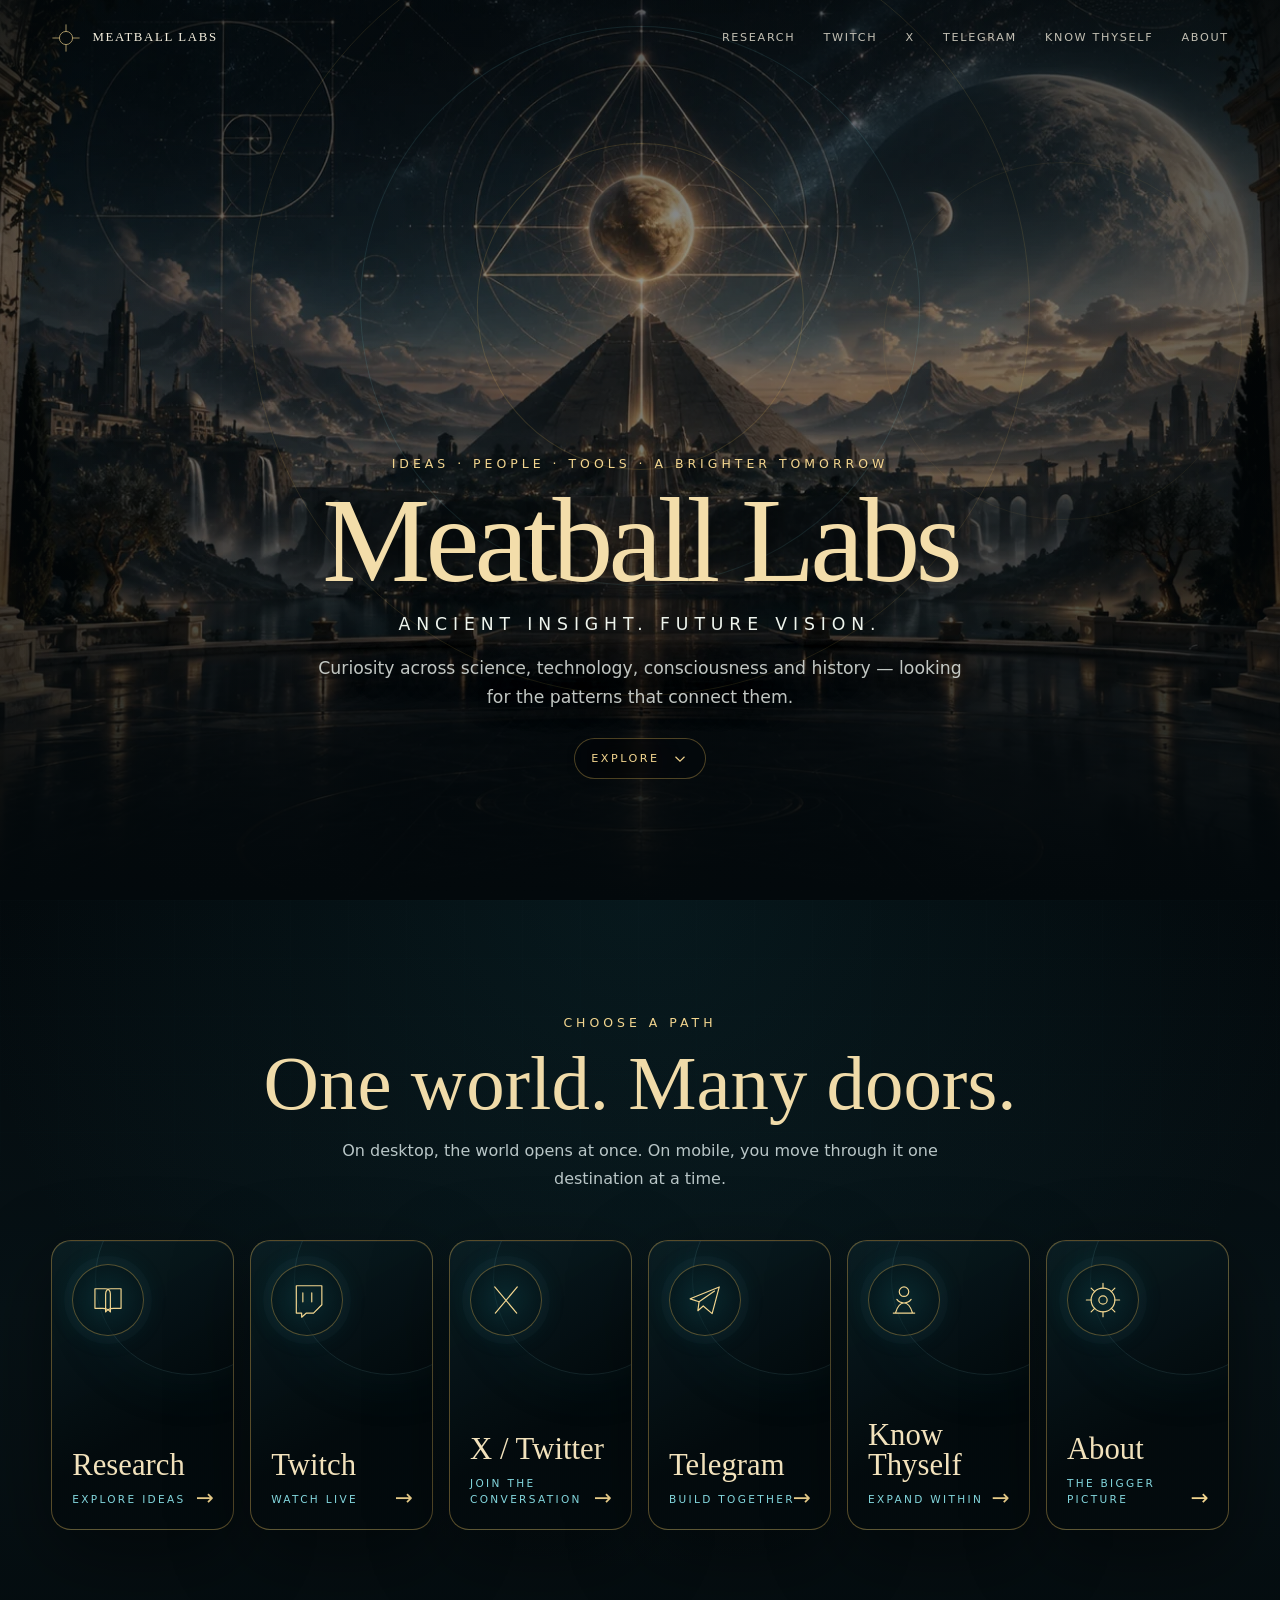
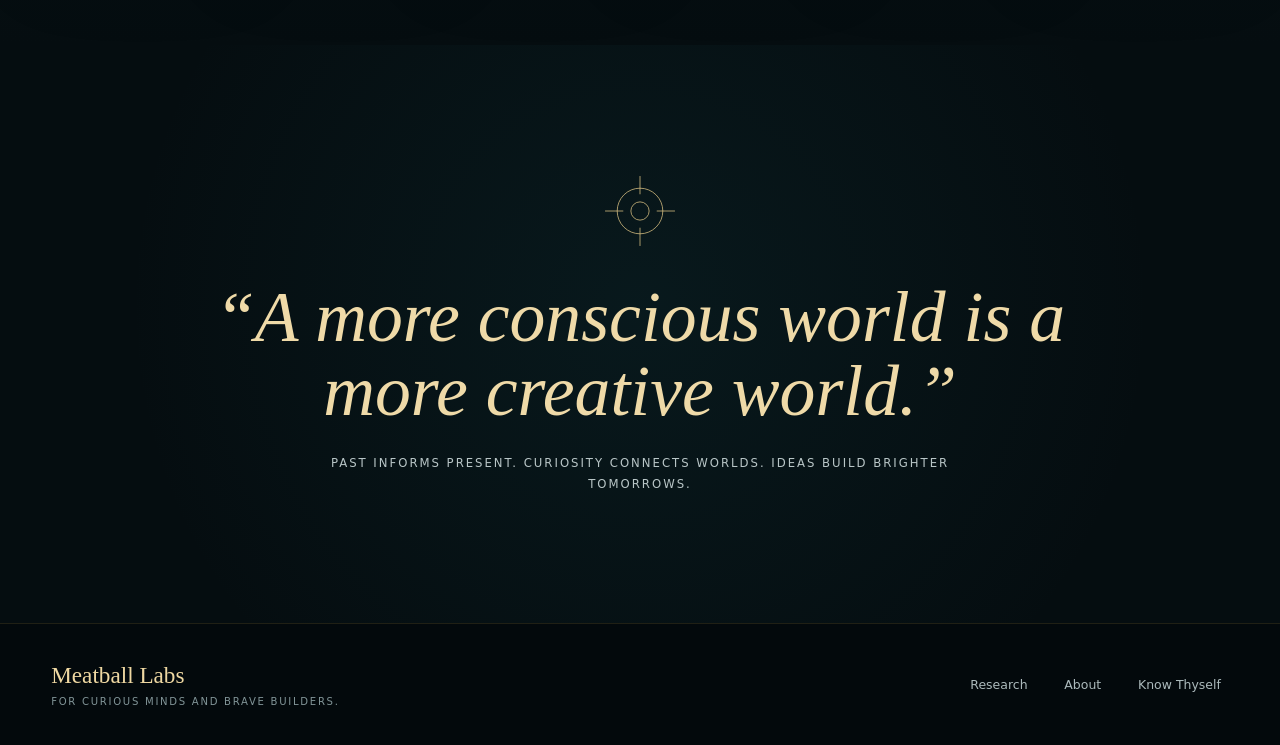
==== commit 2774bd04: "Deploy Ancient Insight / Future Vision homepage redesign Replaces the main landing page with the res" ====
--- a/index.html
+++ b/index.html
@@ -1,524 +1,179 @@
-<!DOCTYPE html>
+<!doctype html>
 <html lang="en">
 <head>
-    <meta charset="UTF-8">
-    <meta name="viewport" content="width=device-width, initial-scale=1.0">
-    <title>OneSpicyMeatball | Portal</title>
-    <link rel="stylesheet" href="styles.css">
+  <meta charset="utf-8" />
+  <meta name="viewport" content="width=device-width, initial-scale=1" />
+  <meta name="theme-color" content="#071115" />
+  <meta name="description" content="Meatball Labs — ancient insight, future vision. Research, community, self-knowledge and tools for a brighter tomorrow." />
+  <title>Meatball Labs | Ancient Insight. Future Vision.</title>
+  <link rel="icon" href="assets/favicon.svg" type="image/svg+xml" />
+  <link rel="preload" href="assets/hero-temple.png" as="image" fetchpriority="high" />
+  <link rel="stylesheet" href="styles.css" />
 </head>
 <body>
-    <div class="stars"></div>
-    <div class="sacred-geometry">
-        <svg class="metatron" viewBox="0 0 200 200">
-            <circle cx="100" cy="100" r="80" class="outer-circle"/>
-            <circle cx="100" cy="100" r="40" class="inner-circle"/>
-            <circle cx="100" cy="40" r="25" class="node"/>
-            <circle cx="152" cy="70" r="25" class="node"/>
-            <circle cx="152" cy="130" r="25" class="node"/>
-            <circle cx="100" cy="160" r="25" class="node"/>
-            <circle cx="48" cy="130" r="25" class="node"/>
-            <circle cx="48" cy="70" r="25" class="node"/>
-            <line x1="100" y1="40" x2="152" y2="70" class="line"/>
-            <line x1="152" y1="70" x2="152" y2="130" class="line"/>
-            <line x1="152" y1="130" x2="100" y2="160" class="line"/>
-            <line x1="100" y1="160" x2="48" y2="130" class="line"/>
-            <line x1="48" y1="130" x2="48" y2="70" class="line"/>
-            <line x1="48" y1="70" x2="100" y2="40" class="line"/>
-            <line x1="100" y1="40" x2="100" y2="160" class="line"/>
-            <line x1="48" y1="70" x2="152" y2="130" class="line"/>
-            <line x1="152" y1="70" x2="48" y2="130" class="line"/>
+  <a class="skip-link" href="#destinations">Skip to destinations</a>
+
+  <div class="site-shell">
+    <header class="site-header" data-header>
+      <a class="brand-mini" href="#top" aria-label="Meatball Labs home">
+        <svg viewBox="0 0 64 64" aria-hidden="true">
+          <circle cx="32" cy="32" r="14" />
+          <path d="M32 3v15M32 46v15M3 32h15M46 32h15" />
         </svg>
-    </div>
+        <span>Meatball Labs</span>
+      </a>
 
-    <div class="container">
-        <div class="profile">
-            <div class="avatar">
-                <div class="eye">
-                    <div class="eye-inner">
-                        <div class="pupil"></div>
-                    </div>
-                </div>
-                <div class="triangle"></div>
-            </div>
-            <h1 class="title">OneSpicyMeatball</h1>
-            <p class="subtitle">Seeker of Hidden Patterns</p>
+      <nav class="desktop-nav" aria-label="Primary navigation">
+        <a href="https://research.meatball-labs.com/">Research</a>
+        <a href="https://www.twitch.tv/0nespicymeatball" target="_blank" rel="noopener noreferrer">Twitch</a>
+        <a href="https://x.com/OneSpicyMeatBol" target="_blank" rel="noopener noreferrer">X</a>
+        <a href="https://t.me/%2BBkAbnREOApsxMjYx" target="_blank" rel="noopener noreferrer">Telegram</a>
+        <button type="button" data-open-know>Know Thyself</button>
+        <a href="about.html">About</a>
+      </nav>
+
+      <button class="menu-button" type="button" aria-label="Open navigation" aria-expanded="false" data-menu-button>
+        <span></span><span></span><span></span>
+      </button>
+    </header>
+
+    <nav class="mobile-menu" aria-label="Mobile navigation" data-mobile-menu hidden>
+      <a href="https://research.meatball-labs.com/">Research</a>
+      <a href="https://www.twitch.tv/0nespicymeatball" target="_blank" rel="noopener noreferrer">Twitch</a>
+      <a href="https://x.com/OneSpicyMeatBol" target="_blank" rel="noopener noreferrer">X / Twitter</a>
+      <a href="https://t.me/%2BBkAbnREOApsxMjYx" target="_blank" rel="noopener noreferrer">Telegram</a>
+      <button type="button" data-open-know>Know Thyself</button>
+      <a href="about.html">About</a>
+    </nav>
+
+    <main id="top">
+      <section class="hero" aria-labelledby="site-title">
+        <div class="hero-art" aria-hidden="true">
+          <div class="hero-image"></div>
+          <div class="hero-vignette"></div>
+          <div class="geometry geometry-a"></div>
+          <div class="geometry geometry-b"></div>
         </div>
 
-        <div class="links">
-            <a href="https://research.meatball-labs.com/" target="_blank" class="link-btn">
-                <span class="beta-tag">BETA</span>
-                <span class="glyph">&#128220;</span>
-                <span class="link-text">Research</span>
-                <span class="link-desc">Algorithmic Divination Decoded</span>
-            </a>
+        <div class="hero-copy">
+          <p class="eyebrow">Ideas · People · Tools · A Brighter Tomorrow</p>
+          <h1 id="site-title">Meatball Labs</h1>
+          <p class="tagline">Ancient Insight. Future Vision.</p>
+          <p class="intro">
+            Curiosity across science, technology, consciousness and history — looking for the patterns that connect them.
+          </p>
+          <a class="scroll-cue" href="#destinations">
+            <span>Explore</span>
+            <svg viewBox="0 0 24 24" aria-hidden="true"><path d="m6 9 6 6 6-6" /></svg>
+          </a>
+        </div>
+      </section>
 
-            <a href="https://www.twitch.tv/0nespicymeatball" target="_blank" class="link-btn">
-                <span class="glyph">&#9670;</span>
-                <span class="link-text">Twitch</span>
-                <span class="link-desc">Live Transmissions</span>
-            </a>
-
-            <a href="https://x.com/OneSpicyMeatBol" target="_blank" class="link-btn">
-                <span class="glyph">&#10022;</span>
-                <span class="link-text">X / Twitter</span>
-                <span class="link-desc">Markets & Mysteries</span>
-            </a>
-
-            <a href="https://t.me/+BkAbnREOApsxMjYx" target="_blank" class="link-btn">
-                <span class="beta-tag">BETA</span>
-                <span class="glyph">&#128226;</span>
-                <span class="link-text">Telegram</span>
-                <span class="link-desc">Spicy Alerts Channel</span>
-            </a>
-
-            <a href="about.html" class="link-btn">
-                <span class="glyph">&#9788;</span>
-                <span class="link-text">About</span>
-                <span class="link-desc">My Journey</span>
-            </a>
-
-            <button class="link-btn" onclick="openPortalsModal()">
-                <span class="glyph">&#9673;</span>
-                <span class="link-text">Know Thy Self</span>
-                <span class="link-desc">Enter The Inner Realms</span>
-            </button>
+      <section class="destinations" id="destinations" aria-labelledby="destinations-title">
+        <div class="section-heading">
+          <p class="eyebrow">Choose a path</p>
+          <h2 id="destinations-title">One world. Many doors.</h2>
+          <p>On desktop, the world opens at once. On mobile, you move through it one destination at a time.</p>
         </div>
 
-        <button class="donate-btn" onclick="openModal()">
-            <span class="glyph">&#9830;</span>
-            <span>Support the Journey</span>
-        </button>
+        <div class="card-grid">
+          <a class="portal-card research" href="https://research.meatball-labs.com/">
+            <div class="icon-wrap" aria-hidden="true">
+              <svg viewBox="0 0 64 64"><path d="M10 13h17c6 0 9 3 9 9v30c-3-4-7-6-13-6H10V13Z"/><path d="M54 13H37c-6 0-9 3-9 9v30c3-4 7-6 13-6h13V13Z"/></svg>
+            </div>
+            <div><h3>Research</h3><p>Explore ideas</p></div>
+            <span class="arrow" aria-hidden="true">→</span>
+          </a>
 
-        <div class="sigil">&#10038;</div>
+          <a class="portal-card twitch" href="https://www.twitch.tv/0nespicymeatball" target="_blank" rel="noopener noreferrer">
+            <div class="icon-wrap" aria-hidden="true">
+              <svg viewBox="0 0 64 64"><path d="M14 8h43v32L43 54H31l-8 7v-7H14V8Z"/><path d="M25 20v15M40 20v15"/></svg>
+            </div>
+            <div><h3>Twitch</h3><p>Watch live</p></div>
+            <span class="arrow" aria-hidden="true">→</span>
+          </a>
+
+          <a class="portal-card x-card" href="https://x.com/OneSpicyMeatBol" target="_blank" rel="noopener noreferrer">
+            <div class="icon-wrap" aria-hidden="true">
+              <svg viewBox="0 0 64 64"><path d="M13 10 50 54M51 10 14 54"/></svg>
+            </div>
+            <div><h3>X / Twitter</h3><p>Join the conversation</p></div>
+            <span class="arrow" aria-hidden="true">→</span>
+          </a>
+
+          <a class="portal-card telegram" href="https://t.me/%2BBkAbnREOApsxMjYx" target="_blank" rel="noopener noreferrer">
+            <div class="icon-wrap" aria-hidden="true">
+              <svg viewBox="0 0 64 64"><path d="M7 30 56 10 44 55 29 42 20 50l2-15L7 30Z"/><path d="m22 35 26-18"/></svg>
+            </div>
+            <div><h3>Telegram</h3><p>Build together</p></div>
+            <span class="arrow" aria-hidden="true">→</span>
+          </a>
+
+          <button class="portal-card know" type="button" data-open-know>
+            <div class="icon-wrap" aria-hidden="true">
+              <svg viewBox="0 0 64 64"><circle cx="32" cy="18" r="8"/><path d="M18 53c3-10 7-16 14-16s11 6 14 16M20 31c3 4 7 6 12 6s9-2 12-6M14 54h36"/></svg>
+            </div>
+            <div><h3>Know Thyself</h3><p>Expand within</p></div>
+            <span class="arrow" aria-hidden="true">→</span>
+          </button>
+
+          <a class="portal-card about" href="about.html">
+            <div class="icon-wrap" aria-hidden="true">
+              <svg viewBox="0 0 64 64"><circle cx="32" cy="32" r="20"/><circle cx="32" cy="32" r="7"/><path d="M32 4v8M32 52v8M4 32h8M52 32h8M12 12l6 6M46 46l6 6M52 12l-6 6M18 46l-6 6"/></svg>
+            </div>
+            <div><h3>About</h3><p>The bigger picture</p></div>
+            <span class="arrow" aria-hidden="true">→</span>
+          </a>
+        </div>
+      </section>
+
+      <section class="manifesto" aria-label="Meatball Labs philosophy">
+        <div class="manifesto-mark" aria-hidden="true">
+          <svg viewBox="0 0 100 100"><circle cx="50" cy="50" r="30"/><circle cx="50" cy="50" r="12"/><path d="M50 4v24M50 72v24M4 50h24M72 50h24"/></svg>
+        </div>
+        <blockquote>“A more conscious world is a more creative world.”</blockquote>
+        <p>Past informs present. Curiosity connects worlds. Ideas build brighter tomorrows.</p>
+      </section>
+    </main>
+
+    <footer class="site-footer">
+      <div>
+        <strong>Meatball Labs</strong>
+        <span>For curious minds and brave builders.</span>
+      </div>
+      <div class="footer-links">
+        <a href="https://research.meatball-labs.com/">Research</a>
+        <a href="about.html">About</a>
+        <button type="button" data-open-know>Know Thyself</button>
+      </div>
+    </footer>
+  </div>
+
+  <dialog class="path-dialog" data-know-dialog aria-labelledby="know-title">
+    <button class="dialog-close" type="button" aria-label="Close" data-close-dialog>×</button>
+    <p class="eyebrow">Enter the inner realms</p>
+    <h2 id="know-title">Know Thyself</h2>
+    <p class="dialog-intro">Three doors into the same question: what are we, where did we come from, and what can we become?</p>
+
+    <div class="path-list">
+      <a href="https://zen.meatball-labs.com/">
+        <span class="path-symbol">◌</span>
+        <span><strong>Enter Zen From Here</strong><small>Stillness awaits</small></span>
+        <span>→</span>
+      </a>
+      <a href="https://breakthecode.meatball-labs.com/">
+        <span class="path-symbol">◇</span>
+        <span><strong>Breaking Your Genetic Code</strong><small>Ancient wisdom. Modern awakening.</small></span>
+        <span>→</span>
+      </a>
+      <a href="https://ancients.meatball-labs.com/">
+        <span class="path-symbol">☼</span>
+        <span><strong>The Ancients</strong><small>Wisdom of the ages</small></span>
+        <span>→</span>
+      </a>
     </div>
+  </dialog>
 
-    <!-- Portals Modal -->
-    <div class="modal-overlay" id="portalsModal" onclick="closePortalsModal(event)">
-        <div class="modal" onclick="event.stopPropagation()">
-            <button class="modal-close" onclick="closePortalsModal()">&times;</button>
-            <div class="modal-header">
-                <span class="glyph">&#9673;</span>
-                <h2>Know Thy Self</h2>
-            </div>
-            <p class="donate-intro">Enter the inner realms of exploration:</p>
-
-            <div class="portal-list">
-                <a href="https://zen.meatball-labs.com/" target="_blank" class="portal-link">
-                    <span class="glyph">&#9775;</span>
-                    <span class="portal-text">Enter Zen From Here</span>
-                    <span class="portal-desc">Stillness Awaits</span>
-                </a>
-
-                <a href="https://breakthecode.meatball-labs.com/" target="_blank" class="portal-link">
-                    <span class="glyph">&#10070;</span>
-                    <span class="portal-text">Break The Code</span>
-                    <span class="portal-desc">Decrypt The Mysteries</span>
-                </a>
-
-                <a href="https://ancients.meatball-labs.com/" target="_blank" class="portal-link">
-                    <span class="glyph">&#9788;</span>
-                    <span class="portal-text">The Ancients</span>
-                    <span class="portal-desc">Wisdom of the Ages</span>
-                </a>
-            </div>
-        </div>
-    </div>
-
-    <!-- Donation Modal -->
-    <div class="modal-overlay" id="donateModal" onclick="closeModal(event)">
-        <div class="modal" onclick="event.stopPropagation()">
-            <button class="modal-close" onclick="closeModal()">&times;</button>
-            <div class="modal-header">
-                <span class="glyph">&#9830;</span>
-                <h2>Support the Journey</h2>
-            </div>
-            <p class="donate-intro">Offerings accepted via the following channels:</p>
-
-            <div class="wallet-list">
-                <div class="wallet" onclick="copyAddress('3vBGxcLoPQbv2dNLNTMKzqQK8UdEWgLUnWWgyBtx9w5K', this)" data-address="3vBGxcLoPQbv2dNLNTMKzqQK8UdEWgLUnWWgyBtx9w5K" data-chain="solana">
-                    <div class="wallet-info">
-                        <span class="wallet-name">Solana</span>
-                        <span class="wallet-address">3vBGxcLo...9w5K</span>
-                    </div>
-                    <div class="wallet-value">
-                        <span class="value-amount">--</span>
-                        <span class="copy-hint">Click to copy</span>
-                    </div>
-                </div>
-
-                <div class="wallet" onclick="copyAddress('bc1q8yztlcngjfu2hy67uyt3eqhxef0277hmfug3ud', this)" data-address="bc1q8yztlcngjfu2hy67uyt3eqhxef0277hmfug3ud" data-chain="bitcoin">
-                    <div class="wallet-info">
-                        <span class="wallet-name">BTC (SegWit)</span>
-                        <span class="wallet-address">bc1q8yzt...g3ud</span>
-                    </div>
-                    <div class="wallet-value">
-                        <span class="value-amount">--</span>
-                        <span class="copy-hint">Click to copy</span>
-                    </div>
-                </div>
-
-                <div class="wallet" onclick="copyAddress('bc1pcfgzl4665p785usg9vj7435gd0wyd6zhe3yjj48jxt9hul9r4wwqzcxa4s', this)" data-address="bc1pcfgzl4665p785usg9vj7435gd0wyd6zhe3yjj48jxt9hul9r4wwqzcxa4s" data-chain="bitcoin">
-                    <div class="wallet-info">
-                        <span class="wallet-name">BTC (Taproot)</span>
-                        <span class="wallet-address">bc1pcfgz...xa4s</span>
-                    </div>
-                    <div class="wallet-value">
-                        <span class="value-amount">--</span>
-                        <span class="copy-hint">Click to copy</span>
-                    </div>
-                </div>
-
-                <div class="wallet" onclick="copyAddress('0xa490af8D18111FCEf04CcC7D5Af4D8f1652453F5', this)" data-address="0xa490af8D18111FCEf04CcC7D5Af4D8f1652453F5" data-chain="ethereum">
-                    <div class="wallet-info">
-                        <span class="wallet-name">Ethereum</span>
-                        <span class="wallet-address">0xa490af...53F5</span>
-                    </div>
-                    <div class="wallet-value">
-                        <span class="value-amount">--</span>
-                        <span class="copy-hint">Click to copy</span>
-                    </div>
-                </div>
-
-                <div class="wallet" onclick="copyAddress('0xfaa234cf7724322920a614805225b10eb2979b8dc0bcff573e54ea0472759248', this)" data-address="0xfaa234cf7724322920a614805225b10eb2979b8dc0bcff573e54ea0472759248" data-chain="sui">
-                    <div class="wallet-info">
-                        <span class="wallet-name">Sui</span>
-                        <span class="wallet-address">0xfaa234...9248</span>
-                    </div>
-                    <div class="wallet-value">
-                        <span class="value-amount">--</span>
-                        <span class="copy-hint">Click to copy</span>
-                    </div>
-                </div>
-
-                <div class="wallet" onclick="copyAddress('0xa490af8D18111FCEf04CcC7D5Af4D8f1652453F5', this)" data-address="0xa490af8D18111FCEf04CcC7D5Af4D8f1652453F5" data-chain="monad">
-                    <div class="wallet-info">
-                        <span class="wallet-name">Monad</span>
-                        <span class="wallet-address">0xa490af...53F5</span>
-                    </div>
-                    <div class="wallet-value">
-                        <span class="value-amount">--</span>
-                        <span class="copy-hint">Click to copy</span>
-                    </div>
-                </div>
-
-                <div class="wallet" onclick="copyAddress('0xa490af8D18111FCEf04CcC7D5Af4D8f1652453F5', this)" data-address="0xa490af8D18111FCEf04CcC7D5Af4D8f1652453F5" data-chain="hype">
-                    <div class="wallet-info">
-                        <span class="wallet-name">Hype</span>
-                        <span class="wallet-address">0xa490af...53F5</span>
-                    </div>
-                    <div class="wallet-value">
-                        <span class="value-amount">--</span>
-                        <span class="copy-hint">Click to copy</span>
-                    </div>
-                </div>
-
-                <div class="wallet" onclick="copyAddress('DGjXx1ENzw1748jzUo4XFZ3GV3MJsQVGdqwyeq6M7X5h', this)" data-address="DGjXx1ENzw1748jzUo4XFZ3GV3MJsQVGdqwyeq6M7X5h" data-chain="bonk">
-                    <div class="wallet-info">
-                        <span class="wallet-name">Bonk</span>
-                        <span class="wallet-address">DGjXx1E...7X5h</span>
-                    </div>
-                    <div class="wallet-value">
-                        <span class="value-amount">--</span>
-                        <span class="copy-hint">Click to copy</span>
-                    </div>
-                </div>
-            </div>
-        </div>
-    </div>
-
-    <script>
-        // Modal functions
-        function openModal() {
-            document.getElementById('donateModal').classList.add('open');
-            document.body.style.overflow = 'hidden';
-            fetchWalletBalances();
-        }
-
-        function closeModal(event) {
-            if (!event || event.target === document.getElementById('donateModal')) {
-                document.getElementById('donateModal').classList.remove('open');
-                document.body.style.overflow = '';
-            }
-        }
-
-        // Portals modal functions
-        function openPortalsModal() {
-            document.getElementById('portalsModal').classList.add('open');
-            document.body.style.overflow = 'hidden';
-        }
-
-        function closePortalsModal(event) {
-            if (!event || event.target === document.getElementById('portalsModal')) {
-                document.getElementById('portalsModal').classList.remove('open');
-                document.body.style.overflow = '';
-            }
-        }
-
-        // Close on Escape key
-        document.addEventListener('keydown', (e) => {
-            if (e.key === 'Escape') {
-                closeModal();
-                closePortalsModal();
-            }
-        });
-
-        // Copy address to clipboard
-        function copyAddress(address, element) {
-            navigator.clipboard.writeText(address).then(() => {
-                const hint = element.querySelector('.copy-hint');
-                hint.textContent = 'Copied!';
-                hint.classList.add('copied');
-                setTimeout(() => {
-                    hint.textContent = 'Click to copy';
-                    hint.classList.remove('copied');
-                }, 2000);
-            });
-        }
-
-        // Wallet balance fetching
-        async function fetchWalletBalances() {
-            console.log('Starting wallet balance fetch...');
-            const wallets = document.querySelectorAll('.wallet[data-address]');
-
-            // First fetch all prices in one call
-            await fetchAllPrices();
-
-            for (const wallet of wallets) {
-                const address = wallet.dataset.address;
-                const chain = wallet.dataset.chain;
-                const valueElement = wallet.querySelector('.value-amount');
-                valueElement.textContent = '...';
-
-                try {
-                    let balance = 0;
-
-                    if (chain === 'solana') {
-                        balance = await fetchSolanaBalance(address);
-                    } else if (chain === 'bonk') {
-                        balance = await fetchBonkBalance(address);
-                    } else if (chain === 'bitcoin') {
-                        balance = await fetchBitcoinBalance(address);
-                    } else if (chain === 'ethereum') {
-                        balance = await fetchEthereumBalance(address);
-                    } else if (chain === 'sui') {
-                        balance = await fetchSuiBalance(address);
-                    } else if (chain === 'monad') {
-                        // Monad testnet - no mainnet yet
-                        valueElement.textContent = 'Soon';
-                        continue;
-                    } else if (chain === 'hype') {
-                        balance = await fetchHypeBalance(address);
-                    }
-
-                    console.log(`${chain} balance: $${balance}`);
-
-                    if (balance > 0) {
-                        valueElement.textContent = '$' + balance.toFixed(2);
-                    } else {
-                        valueElement.textContent = '$0.00';
-                    }
-                } catch (error) {
-                    console.error(`Error fetching ${chain} balance:`, error);
-                    valueElement.textContent = '--';
-                }
-            }
-        }
-
-        // Cache for crypto prices
-        const priceCache = {};
-
-        async function fetchAllPrices() {
-            try {
-                const ids = 'solana,bitcoin,ethereum,sui,bonk,hyperliquid';
-                const response = await fetch(`https://api.coingecko.com/api/v3/simple/price?ids=${ids}&vs_currencies=usd`);
-                const data = await response.json();
-                console.log('Prices fetched:', data);
-
-                if (data.solana) priceCache.solana = data.solana.usd;
-                if (data.bitcoin) priceCache.bitcoin = data.bitcoin.usd;
-                if (data.ethereum) priceCache.ethereum = data.ethereum.usd;
-                if (data.sui) priceCache.sui = data.sui.usd;
-                if (data.bonk) priceCache.bonk = data.bonk.usd;
-                if (data.hyperliquid) priceCache.hype = data.hyperliquid.usd;
-            } catch (error) {
-                console.error('Price fetch error:', error);
-            }
-        }
-
-        async function fetchSolanaBalance(address) {
-            try {
-                const response = await fetch('https://api.mainnet-beta.solana.com', {
-                    method: 'POST',
-                    headers: { 'Content-Type': 'application/json' },
-                    body: JSON.stringify({
-                        jsonrpc: '2.0',
-                        id: 1,
-                        method: 'getBalance',
-                        params: [address]
-                    })
-                });
-                const data = await response.json();
-                console.log('Solana response:', data);
-
-                if (data.result && data.result.value !== undefined) {
-                    const solBalance = data.result.value / 1e9;
-                    const price = priceCache.solana || 0;
-                    return solBalance * price;
-                }
-                return 0;
-            } catch (error) {
-                console.error('Solana fetch error:', error);
-                return 0;
-            }
-        }
-
-        async function fetchBonkBalance(address) {
-            try {
-                // BONK token mint address
-                const bonkMint = 'DezXAZ8z7PnrnRJjz3wXBoRgixCa6xjnB7YaB1pPB263';
-
-                const response = await fetch('https://api.mainnet-beta.solana.com', {
-                    method: 'POST',
-                    headers: { 'Content-Type': 'application/json' },
-                    body: JSON.stringify({
-                        jsonrpc: '2.0',
-                        id: 1,
-                        method: 'getTokenAccountsByOwner',
-                        params: [
-                            address,
-                            { mint: bonkMint },
-                            { encoding: 'jsonParsed' }
-                        ]
-                    })
-                });
-                const data = await response.json();
-                console.log('Bonk response:', data);
-
-                if (data.result && data.result.value && data.result.value.length > 0) {
-                    const tokenAmount = data.result.value[0].account.data.parsed.info.tokenAmount;
-                    const bonkBalance = tokenAmount.uiAmount || 0;
-                    const price = priceCache.bonk || 0;
-                    console.log(`Bonk balance: ${bonkBalance}, price: ${price}`);
-                    return bonkBalance * price;
-                }
-                return 0;
-            } catch (error) {
-                console.error('Bonk fetch error:', error);
-                return 0;
-            }
-        }
-
-        async function fetchBitcoinBalance(address) {
-            try {
-                // Use mempool.space API (CORS-friendly)
-                const response = await fetch(`https://mempool.space/api/address/${address}`);
-                const data = await response.json();
-                console.log('Bitcoin response:', data);
-
-                // Calculate balance from chain_stats
-                const funded = data.chain_stats?.funded_txo_sum || 0;
-                const spent = data.chain_stats?.spent_txo_sum || 0;
-                const btcBalance = (funded - spent) / 1e8;
-                const price = priceCache.bitcoin || 0;
-                return btcBalance * price;
-            } catch (error) {
-                console.error('Bitcoin fetch error:', error);
-                return 0;
-            }
-        }
-
-        async function fetchEthereumBalance(address) {
-            try {
-                // Use Cloudflare Ethereum Gateway
-                const response = await fetch('https://cloudflare-eth.com', {
-                    method: 'POST',
-                    headers: { 'Content-Type': 'application/json' },
-                    body: JSON.stringify({
-                        jsonrpc: '2.0',
-                        id: 1,
-                        method: 'eth_getBalance',
-                        params: [address, 'latest']
-                    })
-                });
-                const data = await response.json();
-                console.log('Ethereum response:', data);
-
-                if (data.result) {
-                    const ethBalance = parseInt(data.result, 16) / 1e18;
-                    const price = priceCache.ethereum || 0;
-                    return ethBalance * price;
-                }
-                return 0;
-            } catch (error) {
-                console.error('Ethereum fetch error:', error);
-                return 0;
-            }
-        }
-
-        async function fetchSuiBalance(address) {
-            try {
-                const response = await fetch('https://fullnode.mainnet.sui.io:443', {
-                    method: 'POST',
-                    headers: { 'Content-Type': 'application/json' },
-                    body: JSON.stringify({
-                        jsonrpc: '2.0',
-                        id: 1,
-                        method: 'suix_getBalance',
-                        params: [address]
-                    })
-                });
-                const data = await response.json();
-                console.log('Sui response:', data);
-
-                if (data.result && data.result.totalBalance) {
-                    const suiBalance = parseInt(data.result.totalBalance) / 1e9;
-                    const price = priceCache.sui || 0;
-                    return suiBalance * price;
-                }
-                return 0;
-            } catch (error) {
-                console.error('Sui fetch error:', error);
-                return 0;
-            }
-        }
-
-        async function fetchHypeBalance(address) {
-            try {
-                // Hyperliquid uses its own API
-                const response = await fetch('https://api.hyperliquid.xyz/info', {
-                    method: 'POST',
-                    headers: { 'Content-Type': 'application/json' },
-                    body: JSON.stringify({
-                        type: 'clearinghouseState',
-                        user: address
-                    })
-                });
-                const data = await response.json();
-                console.log('Hype response:', data);
-
-                if (data && data.marginSummary) {
-                    const balance = parseFloat(data.marginSummary.accountValue) || 0;
-                    return balance; // Already in USD
-                }
-                return 0;
-            } catch (error) {
-                console.error('Hype fetch error:', error);
-                return 0;
-            }
-        }
-
-        // Create floating particles
-        function createParticle() {
-            const particle = document.createElement('div');
-            particle.className = 'particle';
-            particle.style.left = Math.random() * 100 + 'vw';
-            particle.style.animationDuration = (Math.random() * 3 + 4) + 's';
-            particle.style.opacity = Math.random() * 0.5 + 0.2;
-            particle.innerHTML = ['&#10022;', '&#9672;', '&#9674;', '&#10038;'][Math.floor(Math.random() * 4)];
-            document.body.appendChild(particle);
-            setTimeout(() => particle.remove(), 7000);
-        }
-        setInterval(createParticle, 800);
-    </script>
+  <script src="app.js" defer></script>
 </body>
 </html>
--- a/styles.css
+++ b/styles.css
@@ -1,901 +1,467 @@
-@import url('https://fonts.googleapis.com/css2?family=Cinzel:wght@400;600;700&family=Cormorant+Garamond:ital,wght@0,400;0,600;1,400&display=swap');
-
-* {
-    margin: 0;
-    padding: 0;
-    box-sizing: border-box;
-}
-
 :root {
-    --gold: #d4af37;
-    --gold-light: #f4e4a6;
-    --gold-glow: rgba(212, 175, 55, 0.6);
-    --deep-purple: #1a0a2e;
-    --cosmic-black: #0a0612;
-    --mystic-purple: #2d1b4e;
-    --ethereal: rgba(255, 255, 255, 0.1);
-}
-
+  color-scheme: dark;
+  --bg: #071115;
+  --bg-deep: #03090c;
+  --panel: rgba(4, 15, 19, 0.76);
+  --panel-strong: rgba(5, 17, 22, 0.9);
+  --ink: #f6f0df;
+  --muted: #b9c6c7;
+  --gold: #e1b85a;
+  --gold-soft: #f2d58f;
+  --bronze: #8a6334;
+  --cyan: #83d7de;
+  --line: rgba(225, 184, 90, 0.34);
+  --line-cool: rgba(131, 215, 222, 0.18);
+  --shadow: 0 24px 80px rgba(0, 0, 0, 0.45);
+  --serif: Georgia, "Times New Roman", serif;
+  --sans: Inter, ui-sans-serif, system-ui, -apple-system, BlinkMacSystemFont, "Segoe UI", sans-serif;
+}
+
+* { box-sizing: border-box; }
+html { scroll-behavior: smooth; }
 body {
-    font-family: 'Cormorant Garamond', Georgia, serif;
-    background: radial-gradient(ellipse at center, var(--deep-purple) 0%, var(--cosmic-black) 70%);
-    min-height: 100vh;
-    display: flex;
-    justify-content: center;
+  margin: 0;
+  min-width: 320px;
+  background:
+    radial-gradient(circle at 50% -10%, rgba(47, 111, 127, 0.18), transparent 36rem),
+    var(--bg-deep);
+  color: var(--ink);
+  font-family: var(--sans);
+}
+body.menu-open { overflow: hidden; }
+a { color: inherit; text-decoration: none; }
+button { color: inherit; font: inherit; }
+svg { display: block; }
+
+.skip-link {
+  position: fixed;
+  z-index: 1000;
+  left: 1rem;
+  top: 1rem;
+  transform: translateY(-160%);
+  padding: .7rem 1rem;
+  border-radius: 999px;
+  background: var(--ink);
+  color: #071115;
+  transition: transform .2s ease;
+}
+.skip-link:focus { transform: translateY(0); }
+
+.site-shell { min-height: 100vh; overflow: clip; }
+.site-header {
+  position: fixed;
+  z-index: 50;
+  inset: 0 0 auto 0;
+  display: flex;
+  align-items: center;
+  justify-content: space-between;
+  gap: 2rem;
+  height: 76px;
+  padding: 0 clamp(1.2rem, 4vw, 4.5rem);
+  border-bottom: 1px solid transparent;
+  transition: background .3s ease, border-color .3s ease, backdrop-filter .3s ease;
+}
+.site-header.scrolled {
+  background: rgba(3, 9, 12, .78);
+  border-color: rgba(225, 184, 90, .16);
+  backdrop-filter: blur(18px);
+}
+.brand-mini {
+  display: inline-flex;
+  align-items: center;
+  gap: .7rem;
+  font-family: var(--serif);
+  text-transform: uppercase;
+  letter-spacing: .13em;
+  font-size: .8rem;
+  white-space: nowrap;
+}
+.brand-mini svg {
+  width: 30px;
+  height: 30px;
+  fill: none;
+  stroke: var(--gold-soft);
+  stroke-width: 1.4;
+}
+.desktop-nav { display: flex; align-items: center; gap: clamp(.9rem, 2.2vw, 2rem); }
+.desktop-nav a,
+.desktop-nav button {
+  appearance: none;
+  border: 0;
+  background: none;
+  padding: .6rem 0;
+  cursor: pointer;
+  color: rgba(246, 240, 223, .78);
+  text-transform: uppercase;
+  letter-spacing: .15em;
+  font-size: .7rem;
+  transition: color .2s ease;
+}
+.desktop-nav a:hover,
+.desktop-nav button:hover,
+.desktop-nav a:focus-visible,
+.desktop-nav button:focus-visible { color: var(--gold-soft); outline: none; }
+
+.menu-button {
+  display: none;
+  width: 44px;
+  height: 44px;
+  border: 1px solid var(--line);
+  border-radius: 50%;
+  background: rgba(3, 9, 12, .62);
+  align-items: center;
+  justify-content: center;
+  flex-direction: column;
+  gap: 5px;
+}
+.menu-button span { width: 18px; height: 1px; background: var(--gold-soft); }
+.mobile-menu {
+  position: fixed;
+  z-index: 45;
+  inset: 0;
+  padding: 7rem 1.5rem 2rem;
+  background:
+    radial-gradient(circle at 50% 20%, rgba(23, 87, 101, .24), transparent 55%),
+    rgba(2, 8, 10, .98);
+  display: grid;
+  align-content: center;
+  gap: .5rem;
+}
+.mobile-menu[hidden] { display: none; }
+.mobile-menu a,
+.mobile-menu button {
+  appearance: none;
+  display: block;
+  width: 100%;
+  padding: 1.1rem 0;
+  border: 0;
+  border-bottom: 1px solid rgba(225, 184, 90, .15);
+  background: transparent;
+  text-align: left;
+  font-family: var(--serif);
+  font-size: clamp(1.6rem, 8vw, 2.3rem);
+}
+
+.hero {
+  position: relative;
+  min-height: 100svh;
+  display: grid;
+  place-items: center;
+  isolation: isolate;
+  padding: 7.5rem clamp(1.4rem, 6vw, 6rem) 4rem;
+}
+.hero-art { position: absolute; inset: 0; z-index: -2; overflow: hidden; }
+.hero-image {
+  position: absolute;
+  inset: -3%;
+  background-image: url("assets/hero-temple.png");
+  background-image: image-set(url("assets/hero-temple.webp") type("image/webp"), url("assets/hero-temple.png") type("image/png"));
+  background-size: cover;
+  background-position: center 44%;
+  filter: saturate(.82) contrast(1.03) brightness(.72);
+  transform: scale(1.02);
+  animation: hero-breathe 18s ease-in-out infinite alternate;
+}
+.hero-vignette {
+  position: absolute;
+  inset: 0;
+  background:
+    linear-gradient(to bottom, rgba(3, 9, 12, .36) 0%, rgba(3, 9, 12, .22) 32%, rgba(3, 9, 12, .52) 73%, var(--bg-deep) 100%),
+    radial-gradient(ellipse at center, transparent 32%, rgba(2, 8, 10, .33) 78%, rgba(2, 8, 10, .78) 100%);
+}
+.geometry { position: absolute; border: 1px solid rgba(225, 184, 90, .12); border-radius: 50%; pointer-events: none; }
+.geometry-a { width: min(62vw, 780px); aspect-ratio: 1; left: 50%; top: 34%; transform: translate(-50%, -50%); }
+.geometry-a::before,
+.geometry-a::after { content: ""; position: absolute; inset: 14%; border: 1px solid rgba(131, 215, 222, .11); border-radius: 50%; transform: rotate(45deg); }
+.geometry-a::after { inset: 29%; border-color: rgba(225,184,90,.17); }
+.geometry-b { width: min(28vw, 360px); aspect-ratio: 1; right: 3vw; top: 18%; opacity: .55; }
+
+.hero-copy {
+  width: min(980px, 100%);
+  margin-top: clamp(11rem, 31vh, 21rem);
+  text-align: center;
+  text-shadow: 0 2px 28px rgba(0, 0, 0, .8);
+}
+.eyebrow {
+  margin: 0 0 1rem;
+  color: var(--gold-soft);
+  text-transform: uppercase;
+  letter-spacing: .32em;
+  font-size: clamp(.64rem, 1.4vw, .78rem);
+}
+.hero h1 {
+  margin: 0;
+  font-family: var(--serif);
+  font-size: clamp(4rem, 9.5vw, 8.5rem);
+  line-height: .88;
+  font-weight: 500;
+  letter-spacing: -.04em;
+  color: #f3ddaa;
+}
+.tagline {
+  margin: 1.25rem 0 0;
+  text-transform: uppercase;
+  letter-spacing: .34em;
+  color: #eef4ed;
+  font-size: clamp(.78rem, 1.8vw, 1.08rem);
+}
+.intro {
+  width: min(660px, 92%);
+  margin: 1.25rem auto 0;
+  color: rgba(234, 240, 236, .82);
+  font-size: clamp(.96rem, 1.5vw, 1.08rem);
+  line-height: 1.7;
+}
+.scroll-cue {
+  margin: 1.6rem auto 0;
+  width: fit-content;
+  display: inline-flex;
+  align-items: center;
+  gap: .7rem;
+  padding: .65rem 1rem;
+  border: 1px solid rgba(225, 184, 90, .34);
+  border-radius: 999px;
+  background: rgba(3, 9, 12, .42);
+  color: var(--gold-soft);
+  text-transform: uppercase;
+  letter-spacing: .22em;
+  font-size: .7rem;
+  backdrop-filter: blur(8px);
+}
+.scroll-cue svg { width: 18px; fill: none; stroke: currentColor; stroke-width: 1.5; }
+
+.destinations {
+  position: relative;
+  padding: clamp(5rem, 9vw, 9rem) clamp(1.2rem, 4vw, 4.5rem) clamp(5rem, 9vw, 8rem);
+  background:
+    radial-gradient(circle at 50% 0%, rgba(25, 91, 102, .18), transparent 42rem),
+    linear-gradient(to bottom, var(--bg-deep), #071216 55%, #050d10);
+}
+.destinations::before {
+  content: "";
+  position: absolute;
+  inset: 0;
+  opacity: .25;
+  pointer-events: none;
+  background-image:
+    linear-gradient(rgba(131,215,222,.04) 1px, transparent 1px),
+    linear-gradient(90deg, rgba(131,215,222,.04) 1px, transparent 1px);
+  background-size: 58px 58px;
+  mask-image: linear-gradient(to bottom, black, transparent 78%);
+}
+.section-heading { position: relative; max-width: 780px; margin: 0 auto 3rem; text-align: center; }
+.section-heading h2 {
+  margin: 0;
+  font: 500 clamp(2.5rem, 6vw, 5.2rem)/.98 var(--serif);
+  color: #f0dba9;
+}
+.section-heading > p:last-child { margin: 1rem auto 0; max-width: 620px; color: var(--muted); line-height: 1.7; }
+
+.card-grid {
+  position: relative;
+  width: min(1500px, 100%);
+  margin: 0 auto;
+  display: grid;
+  grid-template-columns: repeat(6, minmax(0, 1fr));
+  gap: 1rem;
+}
+.portal-card {
+  position: relative;
+  min-height: 290px;
+  padding: 1.45rem 1.25rem 1.3rem;
+  display: flex;
+  flex-direction: column;
+  align-items: flex-start;
+  justify-content: flex-end;
+  text-align: left;
+  overflow: hidden;
+  border: 1px solid rgba(225, 184, 90, .38);
+  border-radius: 20px;
+  background:
+    linear-gradient(150deg, rgba(12, 33, 38, .82), rgba(3, 10, 13, .92) 62%),
+    var(--panel);
+  box-shadow: inset 0 1px 0 rgba(255,255,255,.04), var(--shadow);
+  cursor: pointer;
+  isolation: isolate;
+  transition: transform .25s ease, border-color .25s ease, box-shadow .25s ease;
+}
+.portal-card::before {
+  content: "";
+  position: absolute;
+  z-index: -1;
+  width: 190px;
+  aspect-ratio: 1;
+  top: -58px;
+  right: -54px;
+  border-radius: 50%;
+  border: 1px solid rgba(131, 215, 222, .12);
+  box-shadow: 0 0 70px rgba(33, 136, 149, .08);
+}
+.portal-card::after {
+  content: "";
+  position: absolute;
+  z-index: -1;
+  inset: 0;
+  background: radial-gradient(circle at 50% 15%, rgba(225,184,90,.11), transparent 38%);
+  opacity: 0;
+  transition: opacity .25s ease;
+}
+.portal-card:hover,
+.portal-card:focus-visible { transform: translateY(-7px); border-color: rgba(242, 213, 143, .72); box-shadow: 0 28px 90px rgba(0,0,0,.52), 0 0 32px rgba(225,184,90,.08); outline: none; }
+.portal-card:hover::after,
+.portal-card:focus-visible::after { opacity: 1; }
+.icon-wrap {
+  width: 72px;
+  aspect-ratio: 1;
+  margin-bottom: auto;
+  display: grid;
+  place-items: center;
+  border: 1px solid rgba(225, 184, 90, .36);
+  border-radius: 50%;
+  background: radial-gradient(circle, rgba(14, 79, 88, .3), rgba(4, 16, 20, .8));
+  box-shadow: 0 0 0 8px rgba(131, 215, 222, .025), 0 0 28px rgba(37, 175, 190, .10);
+}
+.icon-wrap svg { width: 38px; height: 38px; fill: none; stroke: var(--gold-soft); stroke-width: 2; stroke-linecap: round; stroke-linejoin: round; }
+.portal-card h3 { margin: 0; font: 500 clamp(1.55rem, 2.4vw, 2.15rem)/1 var(--serif); color: #f2e2bc; }
+.portal-card p { margin: .7rem 0 0; color: var(--cyan); text-transform: uppercase; letter-spacing: .22em; font-size: .66rem; line-height: 1.5; }
+.portal-card .arrow { position: absolute; right: 1.2rem; bottom: 1.15rem; color: var(--gold-soft); font-size: 1.35rem; }
+
+.manifesto {
+  padding: clamp(5rem, 10vw, 9rem) 1.5rem;
+  text-align: center;
+  background:
+    radial-gradient(circle at 50% 45%, rgba(31, 110, 119, .12), transparent 32rem),
+    #050d10;
+}
+.manifesto-mark { width: 76px; margin: 0 auto 2rem; color: var(--gold-soft); }
+.manifesto-mark svg { width: 100%; fill: none; stroke: currentColor; stroke-width: 1; opacity: .9; }
+.manifesto blockquote { margin: 0 auto; max-width: 950px; font: italic 500 clamp(2.2rem, 5.6vw, 5.5rem)/1.03 var(--serif); color: #efdaa8; }
+.manifesto p { max-width: 700px; margin: 1.5rem auto 0; color: var(--muted); text-transform: uppercase; letter-spacing: .17em; font-size: .73rem; line-height: 1.8; }
+
+.site-footer {
+  padding: 2.4rem clamp(1.3rem, 4vw, 4.5rem);
+  display: flex;
+  justify-content: space-between;
+  gap: 2rem;
+  align-items: center;
+  border-top: 1px solid rgba(225,184,90,.13);
+  background: #03090c;
+}
+.site-footer strong { display: block; font: 500 1.45rem var(--serif); color: #efd8a2; }
+.site-footer span { display: block; margin-top: .4rem; color: #819497; text-transform: uppercase; letter-spacing: .17em; font-size: .63rem; }
+.footer-links { display: flex; gap: 1.3rem; align-items: center; }
+.footer-links a,
+.footer-links button { appearance: none; border: 0; background: none; padding: .5rem; color: #acbabc; cursor: pointer; font-size: .78rem; }
+.footer-links a:hover,
+.footer-links button:hover { color: var(--gold-soft); }
+
+.path-dialog {
+  width: min(760px, calc(100vw - 2rem));
+  max-height: min(760px, calc(100svh - 2rem));
+  padding: clamp(1.5rem, 4vw, 3rem);
+  border: 1px solid rgba(225,184,90,.45);
+  border-radius: 24px;
+  background:
+    radial-gradient(circle at 50% -10%, rgba(28,108,118,.26), transparent 24rem),
+    rgba(3, 11, 14, .98);
+  color: var(--ink);
+  box-shadow: 0 40px 160px rgba(0,0,0,.72);
+}
+.path-dialog::backdrop { background: rgba(0, 4, 6, .78); backdrop-filter: blur(8px); }
+.dialog-close { position: absolute; right: 1rem; top: 1rem; width: 42px; height: 42px; border: 1px solid var(--line); border-radius: 50%; background: rgba(5,17,22,.8); color: var(--gold-soft); font-size: 1.6rem; cursor: pointer; }
+.path-dialog h2 { margin: 0; font: 500 clamp(2.7rem, 7vw, 5rem)/.96 var(--serif); color: #efdaa8; }
+.dialog-intro { max-width: 620px; color: var(--muted); line-height: 1.7; }
+.path-list { display: grid; gap: .8rem; margin-top: 2rem; }
+.path-list a { display: grid; grid-template-columns: auto 1fr auto; gap: 1rem; align-items: center; padding: 1rem 1.1rem; border: 1px solid rgba(225,184,90,.2); border-radius: 16px; background: rgba(9,28,34,.5); transition: border-color .2s ease, transform .2s ease; }
+.path-list a:hover,
+.path-list a:focus-visible { border-color: rgba(242,213,143,.65); transform: translateX(4px); outline: none; }
+.path-symbol { width: 48px; aspect-ratio: 1; display: grid; place-items: center; border: 1px solid rgba(131,215,222,.25); border-radius: 50%; color: var(--gold-soft); font-size: 1.2rem; }
+.path-list strong { display: block; font: 500 1.2rem var(--serif); color: #f0dfb9; }
+.path-list small { display: block; margin-top: .25rem; color: #9fb0b2; }
+
+@keyframes hero-breathe {
+  from { transform: scale(1.02); }
+  to { transform: scale(1.055); }
+}
+
+@media (max-width: 1180px) {
+  .card-grid { grid-template-columns: repeat(3, minmax(0, 1fr)); }
+  .portal-card { min-height: 260px; }
+}
+
+@media (max-width: 860px) {
+  .site-header { height: 68px; padding-inline: 1rem; }
+  .desktop-nav { display: none; }
+  .menu-button { display: inline-flex; }
+  .brand-mini span { display: none; }
+
+  .hero {
+    min-height: 100svh;
+    padding: 6.2rem 1.15rem 2.5rem;
+    align-items: end;
+  }
+  .hero-image {
+    inset: 0;
+    background-image: url("assets/hero-temple-mobile.png");
+    background-image: image-set(url("assets/hero-temple-mobile.webp") type("image/webp"), url("assets/hero-temple-mobile.png") type("image/png"));
+    background-position: 50% 45%;
+    filter: saturate(.82) contrast(1.05) brightness(.62);
+    animation: none;
+  }
+  .hero-vignette {
+    background:
+      linear-gradient(to bottom, rgba(3,9,12,.18) 0%, rgba(3,9,12,.06) 34%, rgba(3,9,12,.52) 70%, #03090c 100%),
+      radial-gradient(ellipse at center, transparent 20%, rgba(2,8,10,.26) 72%, rgba(2,8,10,.62) 100%);
+  }
+  .geometry-a { width: 96vw; top: 34%; opacity: .5; }
+  .geometry-b { display: none; }
+  .hero-copy {
+    margin: 0 auto;
+    padding-bottom: 5vh;
+  }
+  .hero h1 { font-size: clamp(3.7rem, 17vw, 6rem); }
+  .tagline { letter-spacing: .23em; font-size: .73rem; }
+  .intro { font-size: .95rem; max-width: 520px; }
+
+  .destinations { padding: 5.5rem 1rem 6rem; }
+  .section-heading { margin-bottom: 2rem; }
+  .card-grid { grid-template-columns: 1fr; gap: .8rem; max-width: 660px; }
+  .portal-card {
+    min-height: 0;
+    padding: 1rem 3.6rem 1rem 1rem;
+    display: grid;
+    grid-template-columns: 62px 1fr;
+    gap: 1rem;
     align-items: center;
-    padding: 20px;
-    overflow-x: hidden;
-    color: var(--gold-light);
-}
-
-/* Starfield background */
-.stars {
-    position: fixed;
-    top: 0;
-    left: 0;
-    width: 100%;
-    height: 100%;
-    pointer-events: none;
-    background-image:
-        radial-gradient(2px 2px at 20px 30px, var(--gold), transparent),
-        radial-gradient(2px 2px at 40px 70px, rgba(255,255,255,0.5), transparent),
-        radial-gradient(1px 1px at 90px 40px, var(--gold-light), transparent),
-        radial-gradient(2px 2px at 160px 120px, rgba(255,255,255,0.4), transparent),
-        radial-gradient(1px 1px at 230px 80px, var(--gold), transparent),
-        radial-gradient(2px 2px at 300px 150px, rgba(255,255,255,0.5), transparent),
-        radial-gradient(1px 1px at 370px 60px, var(--gold-light), transparent),
-        radial-gradient(2px 2px at 450px 180px, rgba(255,255,255,0.3), transparent);
-    background-size: 500px 200px;
-    animation: twinkle 8s ease-in-out infinite;
-}
-
-@keyframes twinkle {
-    0%, 100% { opacity: 0.5; }
-    50% { opacity: 1; }
-}
-
-/* Sacred Geometry Background */
-.sacred-geometry {
-    position: fixed;
-    top: 50%;
-    left: 50%;
-    transform: translate(-50%, -50%);
-    pointer-events: none;
-    z-index: 0;
-    opacity: 0.15;
-}
-
-.metatron {
-    width: 600px;
-    height: 600px;
-    animation: rotate 120s linear infinite;
-}
-
-.metatron .outer-circle,
-.metatron .inner-circle,
-.metatron .node {
-    fill: none;
-    stroke: var(--gold);
-    stroke-width: 0.5;
-}
-
-.metatron .line {
-    stroke: var(--gold);
-    stroke-width: 0.5;
-    opacity: 0.7;
-}
-
-@keyframes rotate {
-    from { transform: rotate(0deg); }
-    to { transform: rotate(360deg); }
-}
-
-/* Main Container */
-.container {
-    position: relative;
-    z-index: 1;
-    width: 100%;
-    max-width: 700px;
-    text-align: center;
-}
-
-/* Avatar - All-seeing eye in triangle */
-.avatar {
-    position: relative;
-    width: 140px;
-    height: 140px;
-    margin: 0 auto 20px;
-}
-
-.avatar.small {
-    width: 100px;
-    height: 100px;
-    margin-bottom: 15px;
-}
-
-.triangle {
-    position: absolute;
-    top: 50%;
-    left: 50%;
-    transform: translate(-50%, -50%);
-    width: 0;
-    height: 0;
-    border-left: 70px solid transparent;
-    border-right: 70px solid transparent;
-    border-bottom: 120px solid transparent;
-    filter: drop-shadow(0 0 20px var(--gold-glow));
-}
-
-.avatar.small .triangle {
-    border-left: 50px solid transparent;
-    border-right: 50px solid transparent;
-    border-bottom: 86px solid transparent;
-}
-
-.triangle::before {
-    content: '';
-    position: absolute;
-    top: 10px;
-    left: -65px;
-    width: 0;
-    height: 0;
-    border-left: 65px solid transparent;
-    border-right: 65px solid transparent;
-    border-bottom: 110px solid var(--gold);
-    opacity: 0.3;
-}
-
-.avatar.small .triangle::before {
-    top: 7px;
-    left: -46px;
-    border-left: 46px solid transparent;
-    border-right: 46px solid transparent;
-    border-bottom: 78px solid var(--gold);
-}
-
-.triangle::after {
-    content: '';
-    position: absolute;
-    top: 15px;
-    left: -60px;
-    width: 0;
-    height: 0;
-    border-left: 60px solid transparent;
-    border-right: 60px solid transparent;
-    border-bottom: 100px solid var(--cosmic-black);
-}
-
-.avatar.small .triangle::after {
-    top: 10px;
-    left: -42px;
-    border-left: 42px solid transparent;
-    border-right: 42px solid transparent;
-    border-bottom: 72px solid var(--cosmic-black);
-}
-
-.eye {
-    position: absolute;
-    top: 55%;
-    left: 50%;
-    transform: translate(-50%, -50%);
-    width: 50px;
-    height: 30px;
-    background: var(--cosmic-black);
-    border: 2px solid var(--gold);
-    border-radius: 50%;
-    z-index: 2;
-    box-shadow: 0 0 15px var(--gold-glow), inset 0 0 10px rgba(212, 175, 55, 0.2);
-}
-
-.avatar.small .eye {
-    width: 35px;
-    height: 21px;
-}
-
-.eye-inner {
-    position: absolute;
-    top: 50%;
-    left: 50%;
-    transform: translate(-50%, -50%);
-    width: 20px;
-    height: 20px;
-    background: radial-gradient(circle, #4a90d9 0%, #1a4a7a 50%, #0a1a2a 100%);
-    border-radius: 50%;
-    animation: look 4s ease-in-out infinite;
-}
-
-.avatar.small .eye-inner {
-    width: 14px;
-    height: 14px;
-}
-
-.pupil {
-    position: absolute;
-    top: 50%;
-    left: 50%;
-    transform: translate(-50%, -50%);
-    width: 8px;
-    height: 8px;
-    background: var(--cosmic-black);
-    border-radius: 50%;
-    box-shadow: 0 0 5px var(--gold);
-}
-
-.avatar.small .pupil {
-    width: 6px;
-    height: 6px;
-}
-
-@keyframes look {
-    0%, 100% { transform: translate(-50%, -50%); }
-    25% { transform: translate(-40%, -50%); }
-    75% { transform: translate(-60%, -50%); }
-}
-
-/* Typography */
-.title {
-    font-family: 'Cinzel', serif;
-    font-size: 1.8rem;
-    font-weight: 600;
-    color: var(--gold);
-    text-shadow: 0 0 30px var(--gold-glow);
-    letter-spacing: 3px;
-    margin-bottom: 5px;
-}
-
-.subtitle {
-    font-size: 1rem;
-    font-style: italic;
-    color: var(--gold-light);
-    opacity: 0.8;
-    letter-spacing: 2px;
-    margin-bottom: 30px;
-}
-
-/* Link Buttons */
-.links {
-    display: flex;
-    flex-direction: column;
-    gap: 15px;
-}
-
-.link-btn {
-    display: flex;
-    flex-direction: column;
-    align-items: center;
-    padding: 18px 24px;
-    background: linear-gradient(135deg, rgba(212, 175, 55, 0.1) 0%, rgba(45, 27, 78, 0.6) 100%);
-    border: 1px solid var(--gold);
-    border-radius: 4px;
-    text-decoration: none;
-    transition: all 0.4s ease;
-    position: relative;
-    overflow: hidden;
-}
-
-.link-btn::before {
-    content: '';
-    position: absolute;
-    top: 0;
-    left: -100%;
-    width: 100%;
-    height: 100%;
-    background: linear-gradient(90deg, transparent, rgba(212, 175, 55, 0.2), transparent);
-    transition: left 0.5s ease;
-}
-
-.link-btn:hover::before {
-    left: 100%;
-}
-
-.link-btn:hover {
-    background: linear-gradient(135deg, rgba(212, 175, 55, 0.2) 0%, rgba(45, 27, 78, 0.8) 100%);
-    box-shadow: 0 0 30px var(--gold-glow), inset 0 0 20px rgba(212, 175, 55, 0.1);
-    transform: translateY(-3px);
-}
-
-.glyph {
-    font-size: 1.5rem;
-    color: var(--gold);
-    margin-bottom: 5px;
-    text-shadow: 0 0 10px var(--gold-glow);
-}
-
-.link-text {
-    font-family: 'Cinzel', serif;
-    font-size: 1.1rem;
-    font-weight: 600;
-    color: var(--gold-light);
-    letter-spacing: 2px;
-}
-
-.link-desc {
-    font-size: 0.8rem;
-    color: var(--gold-light);
-    opacity: 0.6;
-    font-style: italic;
-    margin-top: 3px;
-}
-
-.beta-tag {
-    position: absolute;
-    top: 8px;
-    right: 8px;
-    font-size: 0.55rem;
-    background: linear-gradient(135deg, var(--gold) 0%, #b8962d 100%);
-    color: var(--cosmic-black);
-    padding: 2px 6px;
-    border-radius: 3px;
-    font-weight: 700;
-    letter-spacing: 1px;
-}
-
-/* Scroll/About Content */
-.scroll {
-    background: linear-gradient(135deg, rgba(26, 10, 46, 0.9) 0%, rgba(10, 6, 18, 0.95) 100%);
-    border: 1px solid var(--gold);
-    border-radius: 4px;
-    margin-bottom: 25px;
-    overflow: hidden;
-    box-shadow: 0 0 30px rgba(0, 0, 0, 0.5);
-}
-
-.scroll-header {
-    font-family: 'Cinzel', serif;
-    font-size: 0.85rem;
-    letter-spacing: 4px;
-    color: var(--gold);
-    padding: 12px;
-    background: rgba(212, 175, 55, 0.1);
-    border-bottom: 1px solid var(--gold);
-}
-
-.scroll-content {
-    padding: 25px;
-    text-align: left;
-    line-height: 1.8;
-}
-
-.scroll-content p {
-    margin-bottom: 20px;
-    font-size: 1.05rem;
-}
-
-.scroll-content .intro {
-    font-size: 1.15rem;
-    color: var(--gold);
-}
-
-.scroll-content .statement {
-    font-size: 1.1rem;
-    margin-bottom: 25px;
-}
-
-.scroll-content .mantra {
-    text-align: center;
-    color: var(--gold);
-    font-size: 1.15rem;
-    margin: 35px 0;
-    letter-spacing: 3px;
-    text-shadow: 0 0 20px rgba(212, 175, 55, 0.5),
-                 0 0 40px rgba(212, 175, 55, 0.3);
-    font-weight: 500;
-    animation: subtle-pulse 4s ease-in-out infinite;
-}
-
-@keyframes subtle-pulse {
-    0%, 100% {
-        opacity: 0.9;
-        text-shadow: 0 0 20px rgba(212, 175, 55, 0.5),
-                     0 0 40px rgba(212, 175, 55, 0.3);
-    }
-    50% {
-        opacity: 1;
-        text-shadow: 0 0 25px rgba(212, 175, 55, 0.6),
-                     0 0 50px rgba(212, 175, 55, 0.4);
-    }
-}
-
-.scroll-content .section-lead {
-    color: var(--gold-light);
-    margin-top: 30px;
-    margin-bottom: 15px;
-}
-
-.scroll-content strong {
-    color: var(--gold);
-    font-weight: 600;
-}
-
-.scroll-content em {
-    font-style: italic;
-    color: var(--gold-light);
-}
-
-.scroll-content ul {
-    list-style: none;
-    margin: 15px 0;
-    padding-left: 10px;
-}
-
-.scroll-content li {
-    margin-bottom: 10px;
-    font-size: 1rem;
-}
-
-.scroll-content .closing {
-    text-align: center;
-    font-style: italic;
-    color: var(--gold);
-    margin-top: 20px;
-    margin-bottom: 0;
-    font-size: 1.1rem;
-}
-
-.scroll-content h3.chapter-header {
-    font-family: 'Cinzel', serif;
-    font-size: 1.1rem;
-    font-weight: 600;
-    color: var(--gold);
-    letter-spacing: 2px;
-    margin-top: 30px;
-    margin-bottom: 15px;
-    text-align: center;
-}
-
-.scroll-content hr.section-divider {
-    border: none;
-    height: 1px;
-    background: linear-gradient(90deg, transparent, var(--gold), transparent);
-    margin: 35px 0;
-    opacity: 0.4;
-}
-
-/* Sigil */
-.sigil {
-    margin-top: 30px;
-    font-size: 2rem;
-    color: var(--gold);
-    opacity: 0.5;
-    animation: pulse 3s ease-in-out infinite;
-}
-
-@keyframes pulse {
-    0%, 100% { opacity: 0.3; transform: scale(1); }
-    50% { opacity: 0.7; transform: scale(1.1); }
-}
-
-/* Floating Particles */
-.particle {
-    position: fixed;
-    bottom: -20px;
-    font-size: 1rem;
-    color: var(--gold);
-    pointer-events: none;
-    animation: float-up linear forwards;
-    z-index: 0;
-}
-
-@keyframes float-up {
-    0% {
-        transform: translateY(0) rotate(0deg);
-        opacity: 0;
-    }
-    10% {
-        opacity: 0.7;
-    }
-    90% {
-        opacity: 0.7;
-    }
-    100% {
-        transform: translateY(-100vh) rotate(360deg);
-        opacity: 0;
-    }
-}
-
-/* Donate Button */
-.donate-btn {
-    display: flex;
-    align-items: center;
-    justify-content: center;
-    gap: 10px;
-    width: 100%;
-    margin-top: 25px;
-    padding: 16px 24px;
-    background: linear-gradient(135deg, rgba(212, 175, 55, 0.15) 0%, rgba(45, 27, 78, 0.6) 100%);
-    border: 1px solid var(--gold);
-    border-radius: 4px;
-    cursor: pointer;
-    transition: all 0.4s ease;
-    font-family: 'Cinzel', serif;
-    font-size: 1rem;
-    letter-spacing: 2px;
-    color: var(--gold);
-}
-
-.donate-btn:hover {
-    background: linear-gradient(135deg, rgba(212, 175, 55, 0.25) 0%, rgba(45, 27, 78, 0.8) 100%);
-    box-shadow: 0 0 30px var(--gold-glow);
-    transform: translateY(-3px);
-}
-
-.donate-btn .glyph {
-    margin-bottom: 0;
-}
-
-/* Modal Overlay */
-.modal-overlay {
-    position: fixed;
-    top: 0;
-    left: 0;
-    width: 100%;
-    height: 100%;
-    background: rgba(10, 6, 18, 0.9);
-    backdrop-filter: blur(5px);
-    display: flex;
-    justify-content: center;
-    align-items: center;
-    z-index: 1000;
-    opacity: 0;
-    visibility: hidden;
-    transition: all 0.4s ease;
-}
-
-.modal-overlay.open {
-    opacity: 1;
-    visibility: visible;
-}
-
-/* Modal Box */
-.modal {
-    background: linear-gradient(135deg, var(--deep-purple) 0%, var(--cosmic-black) 100%);
-    border: 2px solid var(--gold);
-    border-radius: 8px;
-    padding: 30px;
-    max-width: 450px;
-    width: 90%;
-    max-height: 85vh;
-    overflow-y: auto;
-    position: relative;
-    transform: scale(0.8) translateY(20px);
-    transition: transform 0.4s ease;
-    box-shadow: 0 0 60px var(--gold-glow), 0 0 100px rgba(212, 175, 55, 0.2);
-}
-
-.modal-overlay.open .modal {
-    transform: scale(1) translateY(0);
-}
-
-.modal-close {
-    position: absolute;
-    top: 15px;
-    right: 15px;
-    background: none;
-    border: 1px solid rgba(212, 175, 55, 0.3);
-    color: var(--gold);
-    font-size: 1.5rem;
-    width: 35px;
-    height: 35px;
-    border-radius: 50%;
-    cursor: pointer;
-    transition: all 0.3s ease;
-    display: flex;
-    align-items: center;
-    justify-content: center;
-    line-height: 1;
-}
-
-.modal-close:hover {
-    background: rgba(212, 175, 55, 0.2);
-    border-color: var(--gold);
-    box-shadow: 0 0 15px var(--gold-glow);
-}
-
-.modal-header {
-    display: flex;
-    align-items: center;
-    justify-content: center;
-    gap: 12px;
-    margin-bottom: 20px;
-}
-
-.modal-header h2 {
-    font-family: 'Cinzel', serif;
-    font-size: 1.4rem;
-    font-weight: 600;
-    color: var(--gold);
-    letter-spacing: 2px;
-    text-shadow: 0 0 20px var(--gold-glow);
-}
-
-.modal-header .glyph {
-    margin-bottom: 0;
-    font-size: 1.8rem;
-}
-
-.wallet-list {
-    margin-top: 15px;
-}
-
-.donate-intro {
-    font-size: 0.9rem;
-    font-style: italic;
-    color: var(--gold-light);
-    opacity: 0.7;
-    margin-bottom: 15px;
-    text-align: center;
-}
-
-/* Maintenance Modal Specific Styles */
-#maintenanceModal .modal {
-    padding: 40px 35px;
-    text-align: center;
-}
-
-#maintenanceModal .modal-header {
-    flex-direction: column;
-    gap: 20px;
-    margin-bottom: 25px;
-}
-
-#maintenanceModal .modal-header .glyph {
-    font-size: 3rem;
-    color: rgba(180, 160, 200, 0.7);
-    text-shadow: none;
-}
-
-#maintenanceModal .modal-header h2 {
-    font-size: 1.4rem;
-    letter-spacing: 3px;
-    text-transform: uppercase;
-}
-
-#maintenanceModal .donate-intro {
-    font-size: 1rem;
-    font-style: normal;
-    opacity: 0.85;
-    line-height: 1.7;
-    margin-bottom: 25px;
-}
-
-.understood-btn {
-    display: block;
-    margin: 30px auto 0;
-    padding: 14px 50px;
-    background: transparent;
-    border: 1px solid var(--gold);
-    color: var(--gold);
-    font-family: 'Cinzel', serif;
-    font-size: 1rem;
-    letter-spacing: 3px;
-    cursor: pointer;
-    transition: all 0.3s ease;
-    border-radius: 4px;
-}
-
-.understood-btn:hover {
-    background: rgba(212, 175, 55, 0.2);
-    box-shadow: 0 0 20px var(--gold-glow);
-}
-
-.wallet {
-    display: flex;
-    align-items: center;
-    justify-content: space-between;
-    padding: 12px 15px;
-    margin-bottom: 8px;
-    background: rgba(212, 175, 55, 0.05);
-    border: 1px solid rgba(212, 175, 55, 0.2);
-    border-radius: 4px;
-    cursor: pointer;
-    transition: all 0.3s ease;
-}
-
-.wallet:hover {
-    background: rgba(212, 175, 55, 0.12);
-    border-color: var(--gold);
-    box-shadow: 0 0 15px rgba(212, 175, 55, 0.2);
-}
-
-.wallet:last-child {
-    margin-bottom: 0;
-}
-
-.wallet-info {
-    display: flex;
-    flex-direction: column;
-    gap: 4px;
-    flex: 1;
-}
-
-.wallet-value {
-    display: flex;
-    flex-direction: column;
-    align-items: flex-end;
-    gap: 4px;
-}
-
-.wallet-name {
-    font-family: 'Cinzel', serif;
-    font-size: 0.9rem;
-    font-weight: 600;
-    color: var(--gold);
-}
-
-.wallet-address {
-    font-family: 'Courier New', monospace;
-    font-size: 0.75rem;
-    color: var(--gold-light);
-    opacity: 0.7;
-}
-
-.value-amount {
-    font-family: 'Cinzel', serif;
-    font-size: 0.85rem;
-    font-weight: 600;
-    color: var(--gold);
-    text-align: right;
-}
-
-.copy-hint {
-    font-size: 0.7rem;
-    color: var(--gold-light);
-    opacity: 0.5;
-    font-style: italic;
-    transition: all 0.3s ease;
-    text-align: right;
-}
-
-.copy-hint.copied {
-    color: #5cdb5c;
-    opacity: 1;
-}
-
-/* Portal Links (Know Thy Self Modal) */
-.portal-list {
-    margin-top: 15px;
-    display: flex;
-    flex-direction: column;
-    gap: 12px;
-}
-
-.portal-link {
-    display: flex;
-    flex-direction: column;
-    align-items: center;
-    padding: 18px 20px;
-    background: rgba(212, 175, 55, 0.05);
-    border: 1px solid rgba(212, 175, 55, 0.3);
-    border-radius: 4px;
-    text-decoration: none;
-    transition: all 0.4s ease;
-    position: relative;
-    overflow: hidden;
-}
-
-.portal-link::before {
-    content: '';
-    position: absolute;
-    top: 0;
-    left: -100%;
-    width: 100%;
-    height: 100%;
-    background: linear-gradient(90deg, transparent, rgba(212, 175, 55, 0.15), transparent);
-    transition: left 0.5s ease;
-}
-
-.portal-link:hover::before {
-    left: 100%;
-}
-
-.portal-link:hover {
-    background: rgba(212, 175, 55, 0.15);
-    border-color: var(--gold);
-    box-shadow: 0 0 25px rgba(212, 175, 55, 0.3);
-    transform: translateY(-2px);
-}
-
-.portal-link .glyph {
-    font-size: 1.4rem;
-    color: var(--gold);
-    margin-bottom: 6px;
-    text-shadow: 0 0 10px var(--gold-glow);
-}
-
-.portal-text {
-    font-family: 'Cinzel', serif;
-    font-size: 1rem;
-    font-weight: 600;
-    color: var(--gold-light);
-    letter-spacing: 2px;
-}
-
-.portal-desc {
-    font-size: 0.75rem;
-    color: var(--gold-light);
-    opacity: 0.6;
-    font-style: italic;
-    margin-top: 4px;
-}
-
-/* Responsive */
-@media (max-width: 480px) {
-    .title {
-        font-size: 1.4rem;
-        letter-spacing: 2px;
-    }
-
-    .metatron {
-        width: 400px;
-        height: 400px;
-    }
-
-    .avatar {
-        width: 110px;
-        height: 110px;
-    }
-
-    .triangle {
-        border-left: 55px solid transparent;
-        border-right: 55px solid transparent;
-        border-bottom: 95px solid transparent;
-    }
-
-    .triangle::before {
-        left: -51px;
-        border-left: 51px solid transparent;
-        border-right: 51px solid transparent;
-        border-bottom: 87px solid var(--gold);
-    }
-
-    .triangle::after {
-        left: -47px;
-        border-left: 47px solid transparent;
-        border-right: 47px solid transparent;
-        border-bottom: 79px solid var(--cosmic-black);
-    }
-
-    .eye {
-        width: 40px;
-        height: 24px;
-    }
-
-    .eye-inner {
-        width: 16px;
-        height: 16px;
-    }
-
-    .wallet {
-        flex-wrap: wrap;
-        gap: 5px;
-    }
-
-    .wallet-name {
-        min-width: 80px;
-        font-size: 0.8rem;
-    }
-
-    .wallet-address {
-        font-size: 0.65rem;
-    }
-
-    .copy-hint {
-        width: 100%;
-        text-align: center;
-        margin-top: 5px;
-    }
-
-    .modal {
-        padding: 20px;
-        max-height: 90vh;
-    }
-
-    .modal-header h2 {
-        font-size: 1.1rem;
-    }
-
-    .donate-btn {
-        font-size: 0.9rem;
-        padding: 14px 20px;
-    }
-}
+    border-radius: 16px;
+  }
+  .icon-wrap { width: 62px; margin: 0; grid-row: 1; }
+  .icon-wrap svg { width: 31px; height: 31px; }
+  .portal-card h3 { font-size: clamp(1.6rem, 8vw, 2.2rem); }
+  .portal-card p { margin-top: .35rem; }
+  .portal-card .arrow { right: 1rem; bottom: 50%; transform: translateY(50%); }
+  .portal-card:hover,
+  .portal-card:focus-visible { transform: translateX(4px); }
+  .portal-card::before { width: 130px; top: -62px; right: -45px; }
+
+  .site-footer { align-items: flex-start; flex-direction: column; }
+  .footer-links { flex-wrap: wrap; }
+}
+
+@media (max-width: 520px) {
+  .hero-copy .eyebrow { max-width: 290px; margin-inline: auto; line-height: 1.8; }
+  .hero h1 { letter-spacing: -.055em; }
+  .intro { width: 100%; }
+  .scroll-cue { margin-top: 1.2rem; }
+  .section-heading h2 { font-size: 2.65rem; }
+  .section-heading > p:last-child { font-size: .92rem; }
+  .portal-card { grid-template-columns: 56px 1fr; }
+  .icon-wrap { width: 56px; }
+  .portal-card h3 { font-size: 1.7rem; }
+  .portal-card p { font-size: .58rem; letter-spacing: .18em; }
+  .manifesto blockquote { font-size: 2.45rem; }
+}
+
+@media (prefers-reduced-motion: reduce) {
+  *, *::before, *::after { scroll-behavior: auto !important; animation: none !important; transition-duration: .01ms !important; }
+}
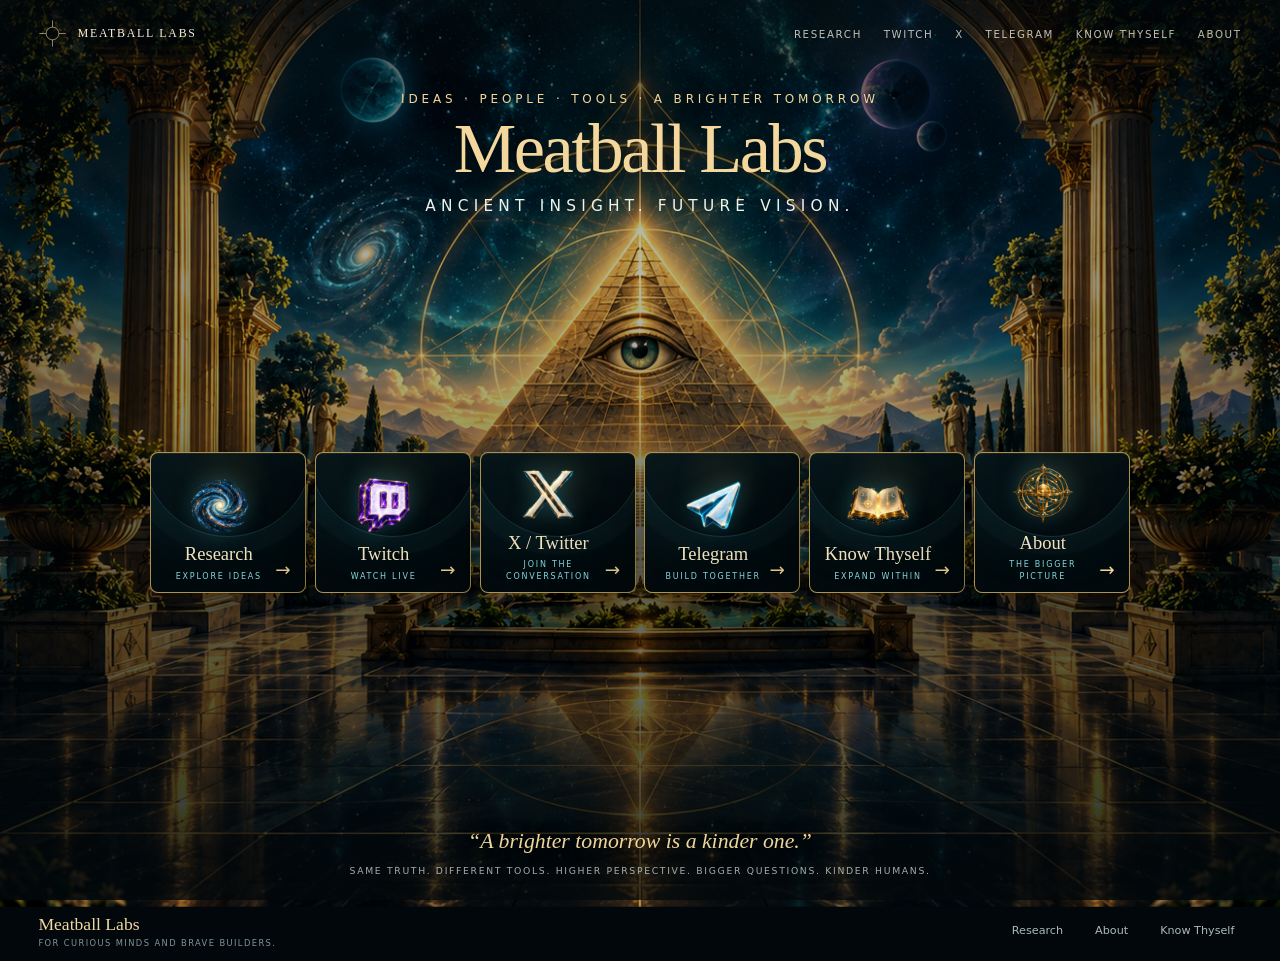
==== commit 4d42f4aa: "Refine homepage to approved visual reference" ====
--- a/index.html
+++ b/index.html
@@ -7,7 +7,7 @@
   <meta name="description" content="Meatball Labs — ancient insight, future vision. Research, community, self-knowledge and tools for a brighter tomorrow." />
   <title>Meatball Labs | Ancient Insight. Future Vision.</title>
   <link rel="icon" href="assets/favicon.svg" type="image/svg+xml" />
-  <link rel="preload" href="assets/hero-temple.png" as="image" fetchpriority="high" />
+  <link rel="preload" href="assets/hero-board-v2.png" as="image" fetchpriority="high" />
   <link rel="stylesheet" href="styles.css" />
 </head>
 <body>
@@ -46,7 +46,7 @@
       <a href="about.html">About</a>
     </nav>
 
-    <main id="top">
+    <main id="top" class="world-stage">
       <section class="hero" aria-labelledby="site-title">
         <div class="hero-art" aria-hidden="true">
           <div class="hero-image"></div>
@@ -59,11 +59,9 @@
           <p class="eyebrow">Ideas · People · Tools · A Brighter Tomorrow</p>
           <h1 id="site-title">Meatball Labs</h1>
           <p class="tagline">Ancient Insight. Future Vision.</p>
-          <p class="intro">
-            Curiosity across science, technology, consciousness and history — looking for the patterns that connect them.
-          </p>
+          <p class="intro">A brighter tomorrow is a kinder one.</p>
           <a class="scroll-cue" href="#destinations">
-            <span>Explore</span>
+            <span>Scroll to explore</span>
             <svg viewBox="0 0 24 24" aria-hidden="true"><path d="m6 9 6 6 6-6" /></svg>
           </a>
         </div>
@@ -73,13 +71,13 @@
         <div class="section-heading">
           <p class="eyebrow">Choose a path</p>
           <h2 id="destinations-title">One world. Many doors.</h2>
-          <p>On desktop, the world opens at once. On mobile, you move through it one destination at a time.</p>
+          <p>Explore research, community and self-knowledge through six doors into one world.</p>
         </div>
 
         <div class="card-grid">
           <a class="portal-card research" href="https://research.meatball-labs.com/">
             <div class="icon-wrap" aria-hidden="true">
-              <svg viewBox="0 0 64 64"><path d="M10 13h17c6 0 9 3 9 9v30c-3-4-7-6-13-6H10V13Z"/><path d="M54 13H37c-6 0-9 3-9 9v30c3-4 7-6 13-6h13V13Z"/></svg>
+              <img src="assets/icon-research-v2.png" alt="" />
             </div>
             <div><h3>Research</h3><p>Explore ideas</p></div>
             <span class="arrow" aria-hidden="true">→</span>
@@ -87,7 +85,7 @@
 
           <a class="portal-card twitch" href="https://www.twitch.tv/0nespicymeatball" target="_blank" rel="noopener noreferrer">
             <div class="icon-wrap" aria-hidden="true">
-              <svg viewBox="0 0 64 64"><path d="M14 8h43v32L43 54H31l-8 7v-7H14V8Z"/><path d="M25 20v15M40 20v15"/></svg>
+              <img src="assets/icon-twitch-v2.png" alt="" />
             </div>
             <div><h3>Twitch</h3><p>Watch live</p></div>
             <span class="arrow" aria-hidden="true">→</span>
@@ -95,7 +93,7 @@
 
           <a class="portal-card x-card" href="https://x.com/OneSpicyMeatBol" target="_blank" rel="noopener noreferrer">
             <div class="icon-wrap" aria-hidden="true">
-              <svg viewBox="0 0 64 64"><path d="M13 10 50 54M51 10 14 54"/></svg>
+              <img src="assets/icon-x-v2.png" alt="" />
             </div>
             <div><h3>X / Twitter</h3><p>Join the conversation</p></div>
             <span class="arrow" aria-hidden="true">→</span>
@@ -103,7 +101,7 @@
 
           <a class="portal-card telegram" href="https://t.me/%2BBkAbnREOApsxMjYx" target="_blank" rel="noopener noreferrer">
             <div class="icon-wrap" aria-hidden="true">
-              <svg viewBox="0 0 64 64"><path d="M7 30 56 10 44 55 29 42 20 50l2-15L7 30Z"/><path d="m22 35 26-18"/></svg>
+              <img src="assets/icon-telegram-v2.png" alt="" />
             </div>
             <div><h3>Telegram</h3><p>Build together</p></div>
             <span class="arrow" aria-hidden="true">→</span>
@@ -111,7 +109,7 @@
 
           <button class="portal-card know" type="button" data-open-know>
             <div class="icon-wrap" aria-hidden="true">
-              <svg viewBox="0 0 64 64"><circle cx="32" cy="18" r="8"/><path d="M18 53c3-10 7-16 14-16s11 6 14 16M20 31c3 4 7 6 12 6s9-2 12-6M14 54h36"/></svg>
+              <img src="assets/icon-know-thyself-v2.png" alt="" />
             </div>
             <div><h3>Know Thyself</h3><p>Expand within</p></div>
             <span class="arrow" aria-hidden="true">→</span>
@@ -119,7 +117,7 @@
 
           <a class="portal-card about" href="about.html">
             <div class="icon-wrap" aria-hidden="true">
-              <svg viewBox="0 0 64 64"><circle cx="32" cy="32" r="20"/><circle cx="32" cy="32" r="7"/><path d="M32 4v8M32 52v8M4 32h8M52 32h8M12 12l6 6M46 46l6 6M52 12l-6 6M18 46l-6 6"/></svg>
+              <img src="assets/icon-about-v2.png" alt="" />
             </div>
             <div><h3>About</h3><p>The bigger picture</p></div>
             <span class="arrow" aria-hidden="true">→</span>
@@ -131,8 +129,8 @@
         <div class="manifesto-mark" aria-hidden="true">
           <svg viewBox="0 0 100 100"><circle cx="50" cy="50" r="30"/><circle cx="50" cy="50" r="12"/><path d="M50 4v24M50 72v24M4 50h24M72 50h24"/></svg>
         </div>
-        <blockquote>“A more conscious world is a more creative world.”</blockquote>
-        <p>Past informs present. Curiosity connects worlds. Ideas build brighter tomorrows.</p>
+        <blockquote>“A brighter tomorrow is a kinder one.”</blockquote>
+        <p>Same truth. Different tools. Higher perspective. Bigger questions. Kinder humans.</p>
       </section>
     </main>
 
@@ -151,9 +149,9 @@
 
   <dialog class="path-dialog" data-know-dialog aria-labelledby="know-title">
     <button class="dialog-close" type="button" aria-label="Close" data-close-dialog>×</button>
-    <p class="eyebrow">Enter the inner realms</p>
+    <p class="eyebrow">Three paths. One inquiry.</p>
     <h2 id="know-title">Know Thyself</h2>
-    <p class="dialog-intro">Three doors into the same question: what are we, where did we come from, and what can we become?</p>
+    <p class="dialog-intro">Three doors into the same human questions: what are we, what shaped us, and what can we become?</p>
 
     <div class="path-list">
       <a href="https://zen.meatball-labs.com/">
--- a/styles.css
+++ b/styles.css
@@ -1,465 +1,185 @@
 :root {
   color-scheme: dark;
-  --bg: #071115;
-  --bg-deep: #03090c;
-  --panel: rgba(4, 15, 19, 0.76);
-  --panel-strong: rgba(5, 17, 22, 0.9);
+  --bg: #061015;
+  --bg-deep: #02080b;
+  --panel: rgba(3, 15, 20, .86);
   --ink: #f6f0df;
   --muted: #b9c6c7;
-  --gold: #e1b85a;
-  --gold-soft: #f2d58f;
-  --bronze: #8a6334;
+  --gold: #dfb356;
+  --gold-soft: #f3d799;
   --cyan: #83d7de;
-  --line: rgba(225, 184, 90, 0.34);
-  --line-cool: rgba(131, 215, 222, 0.18);
-  --shadow: 0 24px 80px rgba(0, 0, 0, 0.45);
+  --line: rgba(225, 184, 90, .48);
+  --shadow: 0 24px 80px rgba(0, 0, 0, .52);
   --serif: Georgia, "Times New Roman", serif;
   --sans: Inter, ui-sans-serif, system-ui, -apple-system, BlinkMacSystemFont, "Segoe UI", sans-serif;
 }
 
 * { box-sizing: border-box; }
-html { scroll-behavior: smooth; }
-body {
-  margin: 0;
-  min-width: 320px;
-  background:
-    radial-gradient(circle at 50% -10%, rgba(47, 111, 127, 0.18), transparent 36rem),
-    var(--bg-deep);
-  color: var(--ink);
-  font-family: var(--sans);
-}
+html { scroll-behavior: smooth; background: var(--bg-deep); }
+body { margin: 0; min-width: 320px; background: var(--bg-deep); color: var(--ink); font-family: var(--sans); }
 body.menu-open { overflow: hidden; }
 a { color: inherit; text-decoration: none; }
 button { color: inherit; font: inherit; }
 svg { display: block; }
 
-.skip-link {
-  position: fixed;
-  z-index: 1000;
-  left: 1rem;
-  top: 1rem;
-  transform: translateY(-160%);
-  padding: .7rem 1rem;
-  border-radius: 999px;
-  background: var(--ink);
-  color: #071115;
-  transition: transform .2s ease;
-}
+.skip-link { position: fixed; z-index: 1000; left: 1rem; top: 1rem; transform: translateY(-160%); padding: .7rem 1rem; border-radius: 999px; background: var(--ink); color: #071115; transition: transform .2s ease; }
 .skip-link:focus { transform: translateY(0); }
 
 .site-shell { min-height: 100vh; overflow: clip; }
-.site-header {
-  position: fixed;
-  z-index: 50;
-  inset: 0 0 auto 0;
-  display: flex;
-  align-items: center;
-  justify-content: space-between;
-  gap: 2rem;
-  height: 76px;
-  padding: 0 clamp(1.2rem, 4vw, 4.5rem);
-  border-bottom: 1px solid transparent;
-  transition: background .3s ease, border-color .3s ease, backdrop-filter .3s ease;
-}
-.site-header.scrolled {
-  background: rgba(3, 9, 12, .78);
-  border-color: rgba(225, 184, 90, .16);
-  backdrop-filter: blur(18px);
-}
-.brand-mini {
-  display: inline-flex;
-  align-items: center;
-  gap: .7rem;
-  font-family: var(--serif);
-  text-transform: uppercase;
-  letter-spacing: .13em;
-  font-size: .8rem;
-  white-space: nowrap;
-}
-.brand-mini svg {
-  width: 30px;
-  height: 30px;
-  fill: none;
-  stroke: var(--gold-soft);
-  stroke-width: 1.4;
-}
-.desktop-nav { display: flex; align-items: center; gap: clamp(.9rem, 2.2vw, 2rem); }
+.site-header { position: fixed; z-index: 50; inset: 0 0 auto; display: flex; align-items: center; justify-content: space-between; gap: 2rem; height: 68px; padding: 0 clamp(1rem, 3vw, 3.5rem); border-bottom: 1px solid transparent; transition: background .3s ease, border-color .3s ease, backdrop-filter .3s ease; }
+.site-header.scrolled { background: rgba(2, 8, 11, .76); border-color: rgba(225, 184, 90, .18); backdrop-filter: blur(18px); }
+.brand-mini { display: inline-flex; align-items: center; gap: .65rem; font-family: var(--serif); text-transform: uppercase; letter-spacing: .15em; font-size: .74rem; white-space: nowrap; }
+.brand-mini svg { width: 29px; height: 29px; fill: none; stroke: var(--gold-soft); stroke-width: 1.3; }
+.desktop-nav { display: flex; align-items: center; gap: clamp(.8rem, 1.7vw, 1.65rem); }
 .desktop-nav a,
-.desktop-nav button {
-  appearance: none;
-  border: 0;
-  background: none;
-  padding: .6rem 0;
-  cursor: pointer;
-  color: rgba(246, 240, 223, .78);
-  text-transform: uppercase;
-  letter-spacing: .15em;
-  font-size: .7rem;
-  transition: color .2s ease;
-}
+.desktop-nav button { appearance: none; border: 0; background: none; padding: .65rem 0; cursor: pointer; color: rgba(246, 240, 223, .78); text-transform: uppercase; letter-spacing: .16em; font-size: .64rem; transition: color .2s ease; }
 .desktop-nav a:hover,
 .desktop-nav button:hover,
 .desktop-nav a:focus-visible,
 .desktop-nav button:focus-visible { color: var(--gold-soft); outline: none; }
 
-.menu-button {
-  display: none;
-  width: 44px;
-  height: 44px;
-  border: 1px solid var(--line);
-  border-radius: 50%;
-  background: rgba(3, 9, 12, .62);
-  align-items: center;
-  justify-content: center;
-  flex-direction: column;
-  gap: 5px;
-}
+.menu-button { display: none; width: 44px; height: 44px; border: 1px solid var(--line); border-radius: 50%; background: rgba(3, 9, 12, .62); align-items: center; justify-content: center; flex-direction: column; gap: 5px; }
 .menu-button span { width: 18px; height: 1px; background: var(--gold-soft); }
-.mobile-menu {
-  position: fixed;
-  z-index: 45;
-  inset: 0;
-  padding: 7rem 1.5rem 2rem;
-  background:
-    radial-gradient(circle at 50% 20%, rgba(23, 87, 101, .24), transparent 55%),
-    rgba(2, 8, 10, .98);
-  display: grid;
-  align-content: center;
-  gap: .5rem;
-}
+.mobile-menu { position: fixed; z-index: 45; inset: 0; padding: 7rem 1.5rem 2rem; background: radial-gradient(circle at 50% 20%, rgba(23, 87, 101, .24), transparent 55%), rgba(2, 8, 10, .98); display: grid; align-content: center; gap: .5rem; }
 .mobile-menu[hidden] { display: none; }
 .mobile-menu a,
-.mobile-menu button {
-  appearance: none;
-  display: block;
-  width: 100%;
-  padding: 1.1rem 0;
-  border: 0;
-  border-bottom: 1px solid rgba(225, 184, 90, .15);
-  background: transparent;
-  text-align: left;
-  font-family: var(--serif);
-  font-size: clamp(1.6rem, 8vw, 2.3rem);
-}
+.mobile-menu button { appearance: none; display: block; width: 100%; padding: 1.1rem 0; border: 0; border-bottom: 1px solid rgba(225, 184, 90, .15); background: transparent; text-align: left; font-family: var(--serif); font-size: clamp(1.6rem, 8vw, 2.3rem); }
 
-.hero {
-  position: relative;
-  min-height: 100svh;
-  display: grid;
-  place-items: center;
-  isolation: isolate;
-  padding: 7.5rem clamp(1.4rem, 6vw, 6rem) 4rem;
-}
-.hero-art { position: absolute; inset: 0; z-index: -2; overflow: hidden; }
-.hero-image {
-  position: absolute;
-  inset: -3%;
-  background-image: url("assets/hero-temple.png");
-  background-image: image-set(url("assets/hero-temple.webp") type("image/webp"), url("assets/hero-temple.png") type("image/png"));
-  background-size: cover;
-  background-position: center 44%;
-  filter: saturate(.82) contrast(1.03) brightness(.72);
-  transform: scale(1.02);
-  animation: hero-breathe 18s ease-in-out infinite alternate;
-}
-.hero-vignette {
-  position: absolute;
-  inset: 0;
-  background:
-    linear-gradient(to bottom, rgba(3, 9, 12, .36) 0%, rgba(3, 9, 12, .22) 32%, rgba(3, 9, 12, .52) 73%, var(--bg-deep) 100%),
-    radial-gradient(ellipse at center, transparent 32%, rgba(2, 8, 10, .33) 78%, rgba(2, 8, 10, .78) 100%);
-}
-.geometry { position: absolute; border: 1px solid rgba(225, 184, 90, .12); border-radius: 50%; pointer-events: none; }
-.geometry-a { width: min(62vw, 780px); aspect-ratio: 1; left: 50%; top: 34%; transform: translate(-50%, -50%); }
-.geometry-a::before,
-.geometry-a::after { content: ""; position: absolute; inset: 14%; border: 1px solid rgba(131, 215, 222, .11); border-radius: 50%; transform: rotate(45deg); }
-.geometry-a::after { inset: 29%; border-color: rgba(225,184,90,.17); }
-.geometry-b { width: min(28vw, 360px); aspect-ratio: 1; right: 3vw; top: 18%; opacity: .55; }
+/* Desktop is one panoramic world: title, monument, six doors and closing thought share one scene. */
+.world-stage { position: relative; min-height: 100svh; isolation: isolate; display: grid; grid-template-rows: minmax(280px, 44svh) auto auto; padding-top: 56px; background: #03090c; }
+.world-stage::before { content: ""; position: absolute; z-index: -3; inset: 0; background-image: url("assets/hero-board-v2.png"); background-size: cover; background-position: center 43%; filter: saturate(.94) contrast(1.03) brightness(.73); transform: scale(1.015); animation: world-breathe 20s ease-in-out infinite alternate; }
+.world-stage::after { content: ""; position: absolute; z-index: -2; inset: 0; pointer-events: none; background: linear-gradient(to bottom, rgba(2, 8, 11, .5), transparent 22%, rgba(2, 8, 11, .12) 50%, rgba(2, 8, 11, .64) 100%), radial-gradient(ellipse at 50% 47%, transparent 28%, rgba(1, 6, 8, .34) 78%, rgba(1, 6, 8, .75) 100%); }
+.hero { position: relative; display: grid; place-items: start center; min-height: 0; padding: 2.25rem 1.5rem 0; }
+.hero-art { display: none; }
+.hero-copy { width: min(940px, 100%); text-align: center; text-shadow: 0 3px 30px rgba(0, 0, 0, .92); }
+.eyebrow { margin: 0 0 .7rem; color: var(--gold-soft); text-transform: uppercase; letter-spacing: .32em; font-size: clamp(.62rem, 1vw, .75rem); }
+.hero h1 { margin: 0; font-family: var(--serif); font-size: clamp(3.6rem, 5.5vw, 5.5rem); line-height: .9; font-weight: 500; letter-spacing: -.035em; color: #f3d79c; }
+.tagline { margin: 1rem 0 0; text-transform: uppercase; letter-spacing: .34em; color: #f0f2eb; font-size: clamp(.72rem, 1.2vw, 1rem); }
+.intro { display: none; }
+.scroll-cue { display: none; }
 
-.hero-copy {
-  width: min(980px, 100%);
-  margin-top: clamp(11rem, 31vh, 21rem);
-  text-align: center;
-  text-shadow: 0 2px 28px rgba(0, 0, 0, .8);
-}
-.eyebrow {
-  margin: 0 0 1rem;
-  color: var(--gold-soft);
-  text-transform: uppercase;
-  letter-spacing: .32em;
-  font-size: clamp(.64rem, 1.4vw, .78rem);
-}
-.hero h1 {
-  margin: 0;
-  font-family: var(--serif);
-  font-size: clamp(4rem, 9.5vw, 8.5rem);
-  line-height: .88;
-  font-weight: 500;
-  letter-spacing: -.04em;
-  color: #f3ddaa;
-}
-.tagline {
-  margin: 1.25rem 0 0;
-  text-transform: uppercase;
-  letter-spacing: .34em;
-  color: #eef4ed;
-  font-size: clamp(.78rem, 1.8vw, 1.08rem);
-}
-.intro {
-  width: min(660px, 92%);
-  margin: 1.25rem auto 0;
-  color: rgba(234, 240, 236, .82);
-  font-size: clamp(.96rem, 1.5vw, 1.08rem);
-  line-height: 1.7;
-}
-.scroll-cue {
-  margin: 1.6rem auto 0;
-  width: fit-content;
-  display: inline-flex;
-  align-items: center;
-  gap: .7rem;
-  padding: .65rem 1rem;
-  border: 1px solid rgba(225, 184, 90, .34);
-  border-radius: 999px;
-  background: rgba(3, 9, 12, .42);
-  color: var(--gold-soft);
-  text-transform: uppercase;
-  letter-spacing: .22em;
-  font-size: .7rem;
-  backdrop-filter: blur(8px);
-}
-.scroll-cue svg { width: 18px; fill: none; stroke: currentColor; stroke-width: 1.5; }
-
-.destinations {
-  position: relative;
-  padding: clamp(5rem, 9vw, 9rem) clamp(1.2rem, 4vw, 4.5rem) clamp(5rem, 9vw, 8rem);
-  background:
-    radial-gradient(circle at 50% 0%, rgba(25, 91, 102, .18), transparent 42rem),
-    linear-gradient(to bottom, var(--bg-deep), #071216 55%, #050d10);
-}
-.destinations::before {
-  content: "";
-  position: absolute;
-  inset: 0;
-  opacity: .25;
-  pointer-events: none;
-  background-image:
-    linear-gradient(rgba(131,215,222,.04) 1px, transparent 1px),
-    linear-gradient(90deg, rgba(131,215,222,.04) 1px, transparent 1px);
-  background-size: 58px 58px;
-  mask-image: linear-gradient(to bottom, black, transparent 78%);
-}
-.section-heading { position: relative; max-width: 780px; margin: 0 auto 3rem; text-align: center; }
-.section-heading h2 {
-  margin: 0;
-  font: 500 clamp(2.5rem, 6vw, 5.2rem)/.98 var(--serif);
-  color: #f0dba9;
-}
-.section-heading > p:last-child { margin: 1rem auto 0; max-width: 620px; color: var(--muted); line-height: 1.7; }
-
-.card-grid {
-  position: relative;
-  width: min(1500px, 100%);
-  margin: 0 auto;
-  display: grid;
-  grid-template-columns: repeat(6, minmax(0, 1fr));
-  gap: 1rem;
-}
-.portal-card {
-  position: relative;
-  min-height: 290px;
-  padding: 1.45rem 1.25rem 1.3rem;
-  display: flex;
-  flex-direction: column;
-  align-items: flex-start;
-  justify-content: flex-end;
-  text-align: left;
-  overflow: hidden;
-  border: 1px solid rgba(225, 184, 90, .38);
-  border-radius: 20px;
-  background:
-    linear-gradient(150deg, rgba(12, 33, 38, .82), rgba(3, 10, 13, .92) 62%),
-    var(--panel);
-  box-shadow: inset 0 1px 0 rgba(255,255,255,.04), var(--shadow);
-  cursor: pointer;
-  isolation: isolate;
-  transition: transform .25s ease, border-color .25s ease, box-shadow .25s ease;
-}
-.portal-card::before {
-  content: "";
-  position: absolute;
-  z-index: -1;
-  width: 190px;
-  aspect-ratio: 1;
-  top: -58px;
-  right: -54px;
-  border-radius: 50%;
-  border: 1px solid rgba(131, 215, 222, .12);
-  box-shadow: 0 0 70px rgba(33, 136, 149, .08);
-}
-.portal-card::after {
-  content: "";
-  position: absolute;
-  z-index: -1;
-  inset: 0;
-  background: radial-gradient(circle at 50% 15%, rgba(225,184,90,.11), transparent 38%);
-  opacity: 0;
-  transition: opacity .25s ease;
-}
+.destinations { position: relative; padding: 0 1.2rem 1rem; background: transparent; }
+.destinations::before { content: none; }
+.section-heading { position: absolute; width: 1px; height: 1px; padding: 0; margin: -1px; overflow: hidden; clip: rect(0, 0, 0, 0); white-space: nowrap; border: 0; }
+.card-grid { width: min(980px, 88vw); margin: 0 auto; display: grid; grid-template-columns: repeat(6, minmax(0, 1fr)); gap: .55rem; }
+.portal-card { position: relative; min-height: clamp(128px, 14svh, 152px); padding: .65rem 1.8rem .62rem .65rem; display: flex; flex-direction: column; align-items: center; justify-content: flex-end; text-align: center; overflow: hidden; border: 1px solid rgba(239, 197, 104, .72); border-radius: 8px; background: linear-gradient(155deg, rgba(6, 23, 28, .78), rgba(2, 9, 12, .95) 64%), var(--panel); box-shadow: inset 0 1px 0 rgba(255, 255, 255, .06), var(--shadow); cursor: pointer; isolation: isolate; backdrop-filter: blur(7px); transition: transform .25s ease, border-color .25s ease, box-shadow .25s ease; }
+.portal-card::before { content: ""; position: absolute; z-index: -1; width: 168px; aspect-ratio: 1; top: -86px; left: 50%; transform: translateX(-50%); border-radius: 50%; border: 1px solid rgba(131, 215, 222, .18); box-shadow: 0 0 0 18px rgba(131, 215, 222, .025), 0 0 65px rgba(31, 145, 160, .13); }
+.portal-card::after { content: ""; position: absolute; z-index: -1; inset: 0; background: radial-gradient(circle at 50% 20%, rgba(225, 184, 90, .16), transparent 36%), linear-gradient(90deg, transparent 49.7%, rgba(131, 215, 222, .08) 50%, transparent 50.3%); opacity: .55; transition: opacity .25s ease; }
 .portal-card:hover,
-.portal-card:focus-visible { transform: translateY(-7px); border-color: rgba(242, 213, 143, .72); box-shadow: 0 28px 90px rgba(0,0,0,.52), 0 0 32px rgba(225,184,90,.08); outline: none; }
+.portal-card:focus-visible { transform: translateY(-5px); border-color: var(--gold-soft); box-shadow: 0 25px 70px rgba(0, 0, 0, .55), 0 0 32px rgba(225, 184, 90, .13); outline: none; }
 .portal-card:hover::after,
 .portal-card:focus-visible::after { opacity: 1; }
-.icon-wrap {
-  width: 72px;
-  aspect-ratio: 1;
-  margin-bottom: auto;
-  display: grid;
-  place-items: center;
-  border: 1px solid rgba(225, 184, 90, .36);
-  border-radius: 50%;
-  background: radial-gradient(circle, rgba(14, 79, 88, .3), rgba(4, 16, 20, .8));
-  box-shadow: 0 0 0 8px rgba(131, 215, 222, .025), 0 0 28px rgba(37, 175, 190, .10);
-}
-.icon-wrap svg { width: 38px; height: 38px; fill: none; stroke: var(--gold-soft); stroke-width: 2; stroke-linecap: round; stroke-linejoin: round; }
-.portal-card h3 { margin: 0; font: 500 clamp(1.55rem, 2.4vw, 2.15rem)/1 var(--serif); color: #f2e2bc; }
-.portal-card p { margin: .7rem 0 0; color: var(--cyan); text-transform: uppercase; letter-spacing: .22em; font-size: .66rem; line-height: 1.5; }
-.portal-card .arrow { position: absolute; right: 1.2rem; bottom: 1.15rem; color: var(--gold-soft); font-size: 1.35rem; }
+.icon-wrap { width: clamp(54px, 4.8vw, 68px); aspect-ratio: 1; margin: 0 auto .55rem; display: grid; place-items: center; }
+.icon-wrap svg { width: 54%; height: 54%; fill: none; stroke: var(--gold-soft); stroke-width: 2; stroke-linecap: round; stroke-linejoin: round; }
+.icon-wrap img { width: 100%; height: 100%; display: block; object-fit: contain; filter: drop-shadow(0 0 10px rgba(65, 192, 212, .28)); }
+.portal-card h3 { margin: 0; font: 500 clamp(1.05rem, 1.45vw, 1.5rem)/1 var(--serif); color: #f2e2bc; }
+.portal-card p { margin: .45rem 0 0; color: var(--cyan); text-transform: uppercase; letter-spacing: .22em; font-size: clamp(.5rem, .55vw, .62rem); line-height: 1.4; }
+.portal-card .arrow { position: absolute; right: .9rem; bottom: .72rem; color: var(--gold-soft); font-size: 1.15rem; }
 
-.manifesto {
-  padding: clamp(5rem, 10vw, 9rem) 1.5rem;
-  text-align: center;
-  background:
-    radial-gradient(circle at 50% 45%, rgba(31, 110, 119, .12), transparent 32rem),
-    #050d10;
-}
-.manifesto-mark { width: 76px; margin: 0 auto 2rem; color: var(--gold-soft); }
-.manifesto-mark svg { width: 100%; fill: none; stroke: currentColor; stroke-width: 1; opacity: .9; }
-.manifesto blockquote { margin: 0 auto; max-width: 950px; font: italic 500 clamp(2.2rem, 5.6vw, 5.5rem)/1.03 var(--serif); color: #efdaa8; }
-.manifesto p { max-width: 700px; margin: 1.5rem auto 0; color: var(--muted); text-transform: uppercase; letter-spacing: .17em; font-size: .73rem; line-height: 1.8; }
-
-.site-footer {
-  padding: 2.4rem clamp(1.3rem, 4vw, 4.5rem);
-  display: flex;
-  justify-content: space-between;
-  gap: 2rem;
-  align-items: center;
-  border-top: 1px solid rgba(225,184,90,.13);
-  background: #03090c;
-}
-.site-footer strong { display: block; font: 500 1.45rem var(--serif); color: #efd8a2; }
-.site-footer span { display: block; margin-top: .4rem; color: #819497; text-transform: uppercase; letter-spacing: .17em; font-size: .63rem; }
-.footer-links { display: flex; gap: 1.3rem; align-items: center; }
+.manifesto { align-self: end; padding: .6rem 1rem 1.35rem; text-align: center; background: transparent; }
+.manifesto-mark { display: none; }
+.manifesto blockquote { margin: 0 auto; max-width: 850px; font: italic 500 clamp(1.05rem, 1.7vw, 1.55rem)/1.25 var(--serif); color: #efd59a; text-shadow: 0 2px 20px #000; }
+.manifesto p { margin: .55rem auto 0; color: rgba(226, 235, 231, .72); text-transform: uppercase; letter-spacing: .18em; font-size: .58rem; line-height: 1.6; }
+.site-footer { min-height: 56px; padding: .8rem clamp(1.2rem, 3vw, 3.5rem); display: flex; justify-content: space-between; gap: 2rem; align-items: center; border-top: 1px solid rgba(225, 184, 90, .16); background: rgba(2, 8, 11, .96); }
+.site-footer strong { display: block; font: 500 1.1rem var(--serif); color: #efd8a2; }
+.site-footer span { display: block; margin-top: .2rem; color: #819497; text-transform: uppercase; letter-spacing: .17em; font-size: .52rem; }
+.footer-links { display: flex; gap: 1.1rem; align-items: center; }
 .footer-links a,
-.footer-links button { appearance: none; border: 0; background: none; padding: .5rem; color: #acbabc; cursor: pointer; font-size: .78rem; }
+.footer-links button { appearance: none; border: 0; background: none; padding: .45rem; color: #acbabc; cursor: pointer; font-size: .7rem; }
 .footer-links a:hover,
 .footer-links button:hover { color: var(--gold-soft); }
 
-.path-dialog {
-  width: min(760px, calc(100vw - 2rem));
-  max-height: min(760px, calc(100svh - 2rem));
-  padding: clamp(1.5rem, 4vw, 3rem);
-  border: 1px solid rgba(225,184,90,.45);
-  border-radius: 24px;
-  background:
-    radial-gradient(circle at 50% -10%, rgba(28,108,118,.26), transparent 24rem),
-    rgba(3, 11, 14, .98);
-  color: var(--ink);
-  box-shadow: 0 40px 160px rgba(0,0,0,.72);
-}
-.path-dialog::backdrop { background: rgba(0, 4, 6, .78); backdrop-filter: blur(8px); }
-.dialog-close { position: absolute; right: 1rem; top: 1rem; width: 42px; height: 42px; border: 1px solid var(--line); border-radius: 50%; background: rgba(5,17,22,.8); color: var(--gold-soft); font-size: 1.6rem; cursor: pointer; }
+.path-dialog { width: min(760px, calc(100vw - 2rem)); max-height: min(760px, calc(100svh - 2rem)); padding: clamp(1.5rem, 4vw, 3rem); border: 1px solid rgba(225, 184, 90, .55); border-radius: 18px; background: radial-gradient(circle at 50% -10%, rgba(28, 108, 118, .26), transparent 24rem), rgba(3, 11, 14, .98); color: var(--ink); box-shadow: 0 40px 160px rgba(0, 0, 0, .72); }
+.path-dialog::backdrop { background: rgba(0, 4, 6, .8); backdrop-filter: blur(8px); }
+.dialog-close { position: absolute; right: 1rem; top: 1rem; width: 42px; height: 42px; border: 1px solid var(--line); border-radius: 50%; background: rgba(5, 17, 22, .8); color: var(--gold-soft); font-size: 1.6rem; cursor: pointer; }
 .path-dialog h2 { margin: 0; font: 500 clamp(2.7rem, 7vw, 5rem)/.96 var(--serif); color: #efdaa8; }
 .dialog-intro { max-width: 620px; color: var(--muted); line-height: 1.7; }
 .path-list { display: grid; gap: .8rem; margin-top: 2rem; }
-.path-list a { display: grid; grid-template-columns: auto 1fr auto; gap: 1rem; align-items: center; padding: 1rem 1.1rem; border: 1px solid rgba(225,184,90,.2); border-radius: 16px; background: rgba(9,28,34,.5); transition: border-color .2s ease, transform .2s ease; }
+.path-list a { display: grid; grid-template-columns: auto 1fr auto; gap: 1rem; align-items: center; padding: 1rem 1.1rem; border: 1px solid rgba(225, 184, 90, .24); border-radius: 13px; background: rgba(9, 28, 34, .56); transition: border-color .2s ease, transform .2s ease; }
 .path-list a:hover,
-.path-list a:focus-visible { border-color: rgba(242,213,143,.65); transform: translateX(4px); outline: none; }
-.path-symbol { width: 48px; aspect-ratio: 1; display: grid; place-items: center; border: 1px solid rgba(131,215,222,.25); border-radius: 50%; color: var(--gold-soft); font-size: 1.2rem; }
+.path-list a:focus-visible { border-color: rgba(242, 213, 143, .7); transform: translateX(4px); outline: none; }
+.path-symbol { width: 48px; aspect-ratio: 1; display: grid; place-items: center; border: 1px solid rgba(131, 215, 222, .25); border-radius: 50%; color: var(--gold-soft); font-size: 1.2rem; }
 .path-list strong { display: block; font: 500 1.2rem var(--serif); color: #f0dfb9; }
 .path-list small { display: block; margin-top: .25rem; color: #9fb0b2; }
 
-@keyframes hero-breathe {
-  from { transform: scale(1.02); }
-  to { transform: scale(1.055); }
+@keyframes world-breathe { from { transform: scale(1.015); } to { transform: scale(1.045); } }
+
+@media (max-width: 1050px) and (min-width: 769px) {
+  .world-stage { grid-template-rows: minmax(300px, 48svh) auto auto; }
+  .card-grid { width: min(760px, 90vw); grid-template-columns: repeat(3, minmax(0, 1fr)); }
+  .portal-card { min-height: 140px; }
+  .hero h1 { font-size: clamp(4.2rem, 9vw, 6.5rem); }
 }
 
-@media (max-width: 1180px) {
-  .card-grid { grid-template-columns: repeat(3, minmax(0, 1fr)); }
-  .portal-card { min-height: 260px; }
-}
-
-@media (max-width: 860px) {
-  .site-header { height: 68px; padding-inline: 1rem; }
+/* Mobile is a vertical procession through the same world, not a scaled desktop. */
+@media (max-width: 768px) {
+  .site-header { height: 66px; padding-inline: 1rem; }
   .desktop-nav { display: none; }
   .menu-button { display: inline-flex; }
   .brand-mini span { display: none; }
+  .world-stage { display: block; min-height: 0; padding-top: 0; background: var(--bg-deep); }
+  .world-stage::before,
+  .world-stage::after { content: none; }
+  .hero { min-height: clamp(390px, 52svh, 540px); padding: 5.8rem 1rem 1.5rem; align-items: start; isolation: isolate; }
+  .hero-art { display: block; position: absolute; inset: 0; z-index: -2; overflow: hidden; }
+  .hero-image { position: absolute; inset: 0; background-image: url("assets/hero-board-mobile-v2.png"); background-size: cover; background-position: 50% 35%; filter: saturate(.94) contrast(1.03) brightness(.72); }
+  .hero-vignette { position: absolute; inset: 0; background: linear-gradient(to bottom, rgba(2, 8, 11, .48), rgba(2, 8, 11, .04) 30%, rgba(2, 8, 11, .18) 66%, #03090c 100%), radial-gradient(ellipse at center, transparent 25%, rgba(1, 6, 8, .3) 82%, rgba(1, 6, 8, .66)); }
+  .geometry { position: absolute; border: 1px solid rgba(225, 184, 90, .12); border-radius: 50%; pointer-events: none; }
+  .geometry-a { width: 94vw; aspect-ratio: 1; left: 50%; top: 43%; transform: translate(-50%, -50%); opacity: .36; }
+  .geometry-a::before,
+  .geometry-a::after { content: ""; position: absolute; inset: 16%; border: 1px solid rgba(131, 215, 222, .12); border-radius: 50%; }
+  .geometry-a::after { inset: 31%; border-color: rgba(225, 184, 90, .16); }
+  .geometry-b { display: none; }
+  .hero-copy { margin: 0 auto; }
+  .hero-copy .eyebrow { max-width: 260px; margin: 0 auto .85rem; line-height: 1.8; }
+  .hero h1 { font-size: clamp(3rem, 13vw, 5rem); letter-spacing: -.045em; }
+  .tagline { margin-top: .85rem; letter-spacing: .23em; font-size: clamp(.62rem, 2.7vw, .78rem); }
+  .intro { display: none; }
+  .scroll-cue { display: none; }
+  .scroll-cue svg { width: 17px; fill: none; stroke: currentColor; stroke-width: 1.5; }
 
-  .hero {
-    min-height: 100svh;
-    padding: 6.2rem 1.15rem 2.5rem;
-    align-items: end;
-  }
-  .hero-image {
-    inset: 0;
-    background-image: url("assets/hero-temple-mobile.png");
-    background-image: image-set(url("assets/hero-temple-mobile.webp") type("image/webp"), url("assets/hero-temple-mobile.png") type("image/png"));
-    background-position: 50% 45%;
-    filter: saturate(.82) contrast(1.05) brightness(.62);
-    animation: none;
-  }
-  .hero-vignette {
-    background:
-      linear-gradient(to bottom, rgba(3,9,12,.18) 0%, rgba(3,9,12,.06) 34%, rgba(3,9,12,.52) 70%, #03090c 100%),
-      radial-gradient(ellipse at center, transparent 20%, rgba(2,8,10,.26) 72%, rgba(2,8,10,.62) 100%);
-  }
-  .geometry-a { width: 96vw; top: 34%; opacity: .5; }
-  .geometry-b { display: none; }
-  .hero-copy {
-    margin: 0 auto;
-    padding-bottom: 5vh;
-  }
-  .hero h1 { font-size: clamp(3.7rem, 17vw, 6rem); }
-  .tagline { letter-spacing: .23em; font-size: .73rem; }
-  .intro { font-size: .95rem; max-width: 520px; }
+  .destinations { padding: .8rem 1rem 3.5rem; isolation: isolate; background: #03090c; }
+  .destinations::before { content: ""; position: absolute; z-index: -2; inset: 0; opacity: .82; background-image: url("assets/hero-board-mobile-v2.png"); background-size: cover; background-position: center 72%; filter: saturate(.88) brightness(.5) contrast(1.06); }
+  .destinations::after { content: ""; position: absolute; z-index: -1; inset: 0; background: linear-gradient(to bottom, #03090c 0%, rgba(2, 8, 11, .25) 12%, rgba(2, 8, 11, .28) 82%, #03090c 100%), radial-gradient(ellipse at center, transparent 10%, rgba(1, 6, 8, .52) 90%); }
+  .card-grid { width: min(520px, 88vw); display: grid; grid-template-columns: 1fr; gap: .55rem; }
+  .portal-card { min-height: 68px; padding: .38rem 2.7rem .38rem .58rem; display: grid; grid-template-columns: 48px 1fr; gap: 1rem; align-items: center; justify-items: start; text-align: left; border-radius: 12px; background: linear-gradient(155deg, rgba(6, 25, 31, .8), rgba(2, 9, 12, .95) 70%); }
+  .portal-card::before { width: 120px; top: -82px; left: 42px; }
+  .icon-wrap { width: 48px; margin: 0; grid-row: 1; }
+  .portal-card h3 { font-size: clamp(1rem, 4.7vw, 1.45rem); }
+  .portal-card p { margin-top: .22rem; font-size: clamp(.5rem, 1.9vw, .64rem); }
+  .portal-card .arrow { right: 1.1rem; bottom: 50%; transform: translateY(50%); font-size: 1.35rem; }
+  .portal-card:hover,
+  .portal-card:focus-visible { transform: translateY(-3px); }
 
-  .destinations { padding: 5.5rem 1rem 6rem; }
-  .section-heading { margin-bottom: 2rem; }
-  .card-grid { grid-template-columns: 1fr; gap: .8rem; max-width: 660px; }
-  .portal-card {
-    min-height: 0;
-    padding: 1rem 3.6rem 1rem 1rem;
-    display: grid;
-    grid-template-columns: 62px 1fr;
-    gap: 1rem;
-    align-items: center;
-    border-radius: 16px;
-  }
-  .icon-wrap { width: 62px; margin: 0; grid-row: 1; }
-  .icon-wrap svg { width: 31px; height: 31px; }
-  .portal-card h3 { font-size: clamp(1.6rem, 8vw, 2.2rem); }
-  .portal-card p { margin-top: .35rem; }
-  .portal-card .arrow { right: 1rem; bottom: 50%; transform: translateY(50%); }
-  .portal-card:hover,
-  .portal-card:focus-visible { transform: translateX(4px); }
-  .portal-card::before { width: 130px; top: -62px; right: -45px; }
-
-  .site-footer { align-items: flex-start; flex-direction: column; }
+  .manifesto { position: relative; min-height: 82svh; padding: 26svh 1.4rem 6rem; display: flex; flex-direction: column; justify-content: center; isolation: isolate; overflow: hidden; background: #03090c; }
+  .manifesto::before { content: ""; position: absolute; z-index: -2; inset: 0; background-image: url("assets/hero-board-mobile-v2.png"); background-size: cover; background-position: center 85%; filter: saturate(.82) brightness(.42); }
+  .manifesto::after { content: ""; position: absolute; z-index: -1; inset: 0; background: linear-gradient(to bottom, #03090c 0%, rgba(2, 8, 11, .3) 22%, rgba(2, 8, 11, .82) 58%, #03090c 100%); }
+  .manifesto-mark { display: block; width: 62px; margin: 0 auto 1.5rem; color: var(--gold-soft); }
+  .manifesto-mark svg { width: 100%; fill: none; stroke: currentColor; stroke-width: 1; }
+  .manifesto blockquote { font-size: clamp(2.15rem, 10vw, 3.8rem); line-height: 1.08; }
+  .manifesto p { margin-top: 1.4rem; font-size: .66rem; line-height: 1.9; }
+  .site-footer { padding: 2.2rem 1.2rem; align-items: flex-start; flex-direction: column; }
+  .site-footer strong { font-size: 1.55rem; }
   .footer-links { flex-wrap: wrap; }
 }
 
-@media (max-width: 520px) {
-  .hero-copy .eyebrow { max-width: 290px; margin-inline: auto; line-height: 1.8; }
-  .hero h1 { letter-spacing: -.055em; }
-  .intro { width: 100%; }
-  .scroll-cue { margin-top: 1.2rem; }
-  .section-heading h2 { font-size: 2.65rem; }
-  .section-heading > p:last-child { font-size: .92rem; }
-  .portal-card { grid-template-columns: 56px 1fr; }
-  .icon-wrap { width: 56px; }
-  .portal-card h3 { font-size: 1.7rem; }
-  .portal-card p { font-size: .58rem; letter-spacing: .18em; }
-  .manifesto blockquote { font-size: 2.45rem; }
+@media (max-width: 430px) {
+  .hero { padding-top: 6.4rem; }
+  .hero-copy .eyebrow { font-size: .58rem; }
+  .intro { bottom: 7rem; }
+  .destinations { padding-inline: .8rem; }
+  .portal-card { min-height: 68px; }
+  .path-dialog { padding: 1.4rem; }
+  .path-list a { grid-template-columns: auto 1fr; }
+  .path-list a > :last-child { display: none; }
+}
+
+@media (max-height: 760px) and (min-width: 861px) {
+  .world-stage { grid-template-rows: minmax(250px, 42svh) auto auto; }
+  .hero h1 { font-size: clamp(4rem, 7vw, 6.2rem); }
+  .intro { display: none; }
+  .portal-card { min-height: 118px; }
+  .icon-wrap { width: 42px; margin-bottom: .35rem; }
 }
 
 @media (prefers-reduced-motion: reduce) {
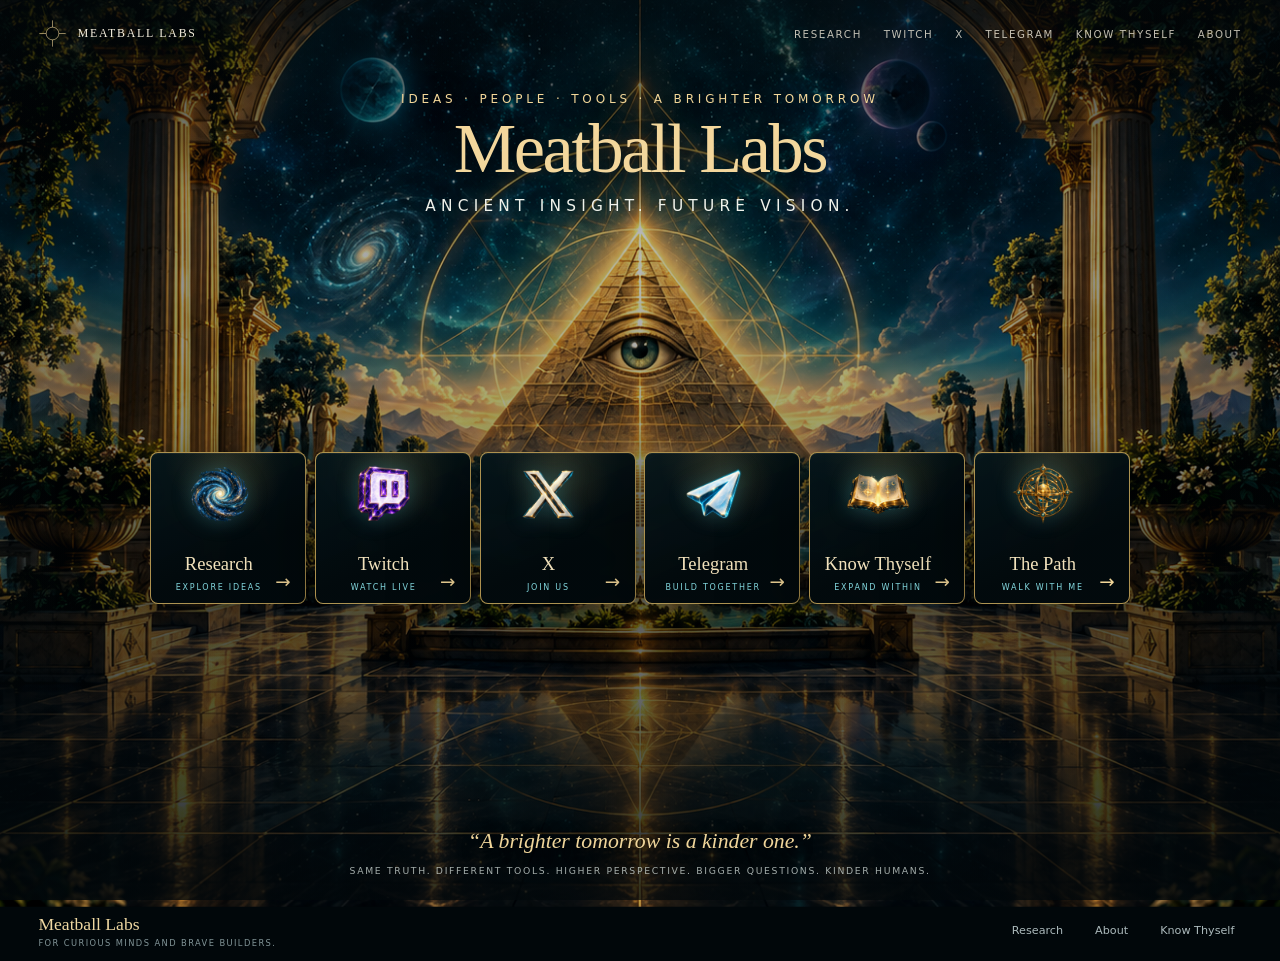
==== commit 352196b7: "Restore the About page and align it with the landing page The homepage redesign replaced styles.css " ====
--- a/index.html
+++ b/index.html
@@ -40,7 +40,7 @@
     <nav class="mobile-menu" aria-label="Mobile navigation" data-mobile-menu hidden>
       <a href="https://research.meatball-labs.com/">Research</a>
       <a href="https://www.twitch.tv/0nespicymeatball" target="_blank" rel="noopener noreferrer">Twitch</a>
-      <a href="https://x.com/OneSpicyMeatBol" target="_blank" rel="noopener noreferrer">X / Twitter</a>
+      <a href="https://x.com/OneSpicyMeatBol" target="_blank" rel="noopener noreferrer">X</a>
       <a href="https://t.me/%2BBkAbnREOApsxMjYx" target="_blank" rel="noopener noreferrer">Telegram</a>
       <button type="button" data-open-know>Know Thyself</button>
       <a href="about.html">About</a>
@@ -95,7 +95,7 @@
             <div class="icon-wrap" aria-hidden="true">
               <img src="assets/icon-x-v2.png" alt="" />
             </div>
-            <div><h3>X / Twitter</h3><p>Join the conversation</p></div>
+            <div><h3>X</h3><p>Join us</p></div>
             <span class="arrow" aria-hidden="true">→</span>
           </a>
 
@@ -119,7 +119,7 @@
             <div class="icon-wrap" aria-hidden="true">
               <img src="assets/icon-about-v2.png" alt="" />
             </div>
-            <div><h3>About</h3><p>The bigger picture</p></div>
+            <div><h3>The Path</h3><p>Walk with me</p></div>
             <span class="arrow" aria-hidden="true">→</span>
           </a>
         </div>
--- a/styles.css
+++ b/styles.css
@@ -63,8 +63,8 @@
 .section-heading { position: absolute; width: 1px; height: 1px; padding: 0; margin: -1px; overflow: hidden; clip: rect(0, 0, 0, 0); white-space: nowrap; border: 0; }
 .card-grid { width: min(980px, 88vw); margin: 0 auto; display: grid; grid-template-columns: repeat(6, minmax(0, 1fr)); gap: .55rem; }
 .portal-card { position: relative; min-height: clamp(128px, 14svh, 152px); padding: .65rem 1.8rem .62rem .65rem; display: flex; flex-direction: column; align-items: center; justify-content: flex-end; text-align: center; overflow: hidden; border: 1px solid rgba(239, 197, 104, .72); border-radius: 8px; background: linear-gradient(155deg, rgba(6, 23, 28, .78), rgba(2, 9, 12, .95) 64%), var(--panel); box-shadow: inset 0 1px 0 rgba(255, 255, 255, .06), var(--shadow); cursor: pointer; isolation: isolate; backdrop-filter: blur(7px); transition: transform .25s ease, border-color .25s ease, box-shadow .25s ease; }
-.portal-card::before { content: ""; position: absolute; z-index: -1; width: 168px; aspect-ratio: 1; top: -86px; left: 50%; transform: translateX(-50%); border-radius: 50%; border: 1px solid rgba(131, 215, 222, .18); box-shadow: 0 0 0 18px rgba(131, 215, 222, .025), 0 0 65px rgba(31, 145, 160, .13); }
-.portal-card::after { content: ""; position: absolute; z-index: -1; inset: 0; background: radial-gradient(circle at 50% 20%, rgba(225, 184, 90, .16), transparent 36%), linear-gradient(90deg, transparent 49.7%, rgba(131, 215, 222, .08) 50%, transparent 50.3%); opacity: .55; transition: opacity .25s ease; }
+.portal-card::before { content: ""; position: absolute; z-index: -1; width: 132px; aspect-ratio: 1; top: -62px; left: 50%; transform: translateX(-50%); border-radius: 50%; background: radial-gradient(circle, rgba(225, 184, 90, .10), transparent 68%); }
+.portal-card::after { content: ""; position: absolute; z-index: -1; inset: 0; background: radial-gradient(circle at 50% 20%, rgba(225, 184, 90, .16), transparent 36%); opacity: .55; transition: opacity .25s ease; }
 .portal-card:hover,
 .portal-card:focus-visible { transform: translateY(-5px); border-color: var(--gold-soft); box-shadow: 0 25px 70px rgba(0, 0, 0, .55), 0 0 32px rgba(225, 184, 90, .13); outline: none; }
 .portal-card:hover::after,
@@ -72,8 +72,8 @@
 .icon-wrap { width: clamp(54px, 4.8vw, 68px); aspect-ratio: 1; margin: 0 auto .55rem; display: grid; place-items: center; }
 .icon-wrap svg { width: 54%; height: 54%; fill: none; stroke: var(--gold-soft); stroke-width: 2; stroke-linecap: round; stroke-linejoin: round; }
 .icon-wrap img { width: 100%; height: 100%; display: block; object-fit: contain; filter: drop-shadow(0 0 10px rgba(65, 192, 212, .28)); }
-.portal-card h3 { margin: 0; font: 500 clamp(1.05rem, 1.45vw, 1.5rem)/1 var(--serif); color: #f2e2bc; }
-.portal-card p { margin: .45rem 0 0; color: var(--cyan); text-transform: uppercase; letter-spacing: .22em; font-size: clamp(.5rem, .55vw, .62rem); line-height: 1.4; }
+.portal-card h3 { margin: 0; font: 500 clamp(1.05rem, 1.45vw, 1.5rem)/1.12 var(--serif); color: #f2e2bc; min-height: 2.24em; display: flex; align-items: flex-end; justify-content: center; }
+.portal-card p { margin: .45rem 0 0; color: var(--cyan); text-transform: uppercase; letter-spacing: .22em; font-size: clamp(.5rem, .55vw, .62rem); line-height: 1.4; min-height: 1.4em; }
 .portal-card .arrow { position: absolute; right: .9rem; bottom: .72rem; color: var(--gold-soft); font-size: 1.15rem; }
 
 .manifesto { align-self: end; padding: .6rem 1rem 1.35rem; text-align: center; background: transparent; }
@@ -143,10 +143,10 @@
   .destinations::after { content: ""; position: absolute; z-index: -1; inset: 0; background: linear-gradient(to bottom, #03090c 0%, rgba(2, 8, 11, .25) 12%, rgba(2, 8, 11, .28) 82%, #03090c 100%), radial-gradient(ellipse at center, transparent 10%, rgba(1, 6, 8, .52) 90%); }
   .card-grid { width: min(520px, 88vw); display: grid; grid-template-columns: 1fr; gap: .55rem; }
   .portal-card { min-height: 68px; padding: .38rem 2.7rem .38rem .58rem; display: grid; grid-template-columns: 48px 1fr; gap: 1rem; align-items: center; justify-items: start; text-align: left; border-radius: 12px; background: linear-gradient(155deg, rgba(6, 25, 31, .8), rgba(2, 9, 12, .95) 70%); }
-  .portal-card::before { width: 120px; top: -82px; left: 42px; }
+  .portal-card::before { width: 96px; top: -40px; left: 46px; transform: translateX(-50%); }
   .icon-wrap { width: 48px; margin: 0; grid-row: 1; }
-  .portal-card h3 { font-size: clamp(1rem, 4.7vw, 1.45rem); }
-  .portal-card p { margin-top: .22rem; font-size: clamp(.5rem, 1.9vw, .64rem); }
+  .portal-card h3 { font-size: clamp(1rem, 4.7vw, 1.45rem); min-height: 0; display: block; }
+  .portal-card p { margin-top: .22rem; font-size: clamp(.5rem, 1.9vw, .64rem); min-height: 0; }
   .portal-card .arrow { right: 1.1rem; bottom: 50%; transform: translateY(50%); font-size: 1.35rem; }
   .portal-card:hover,
   .portal-card:focus-visible { transform: translateY(-3px); }
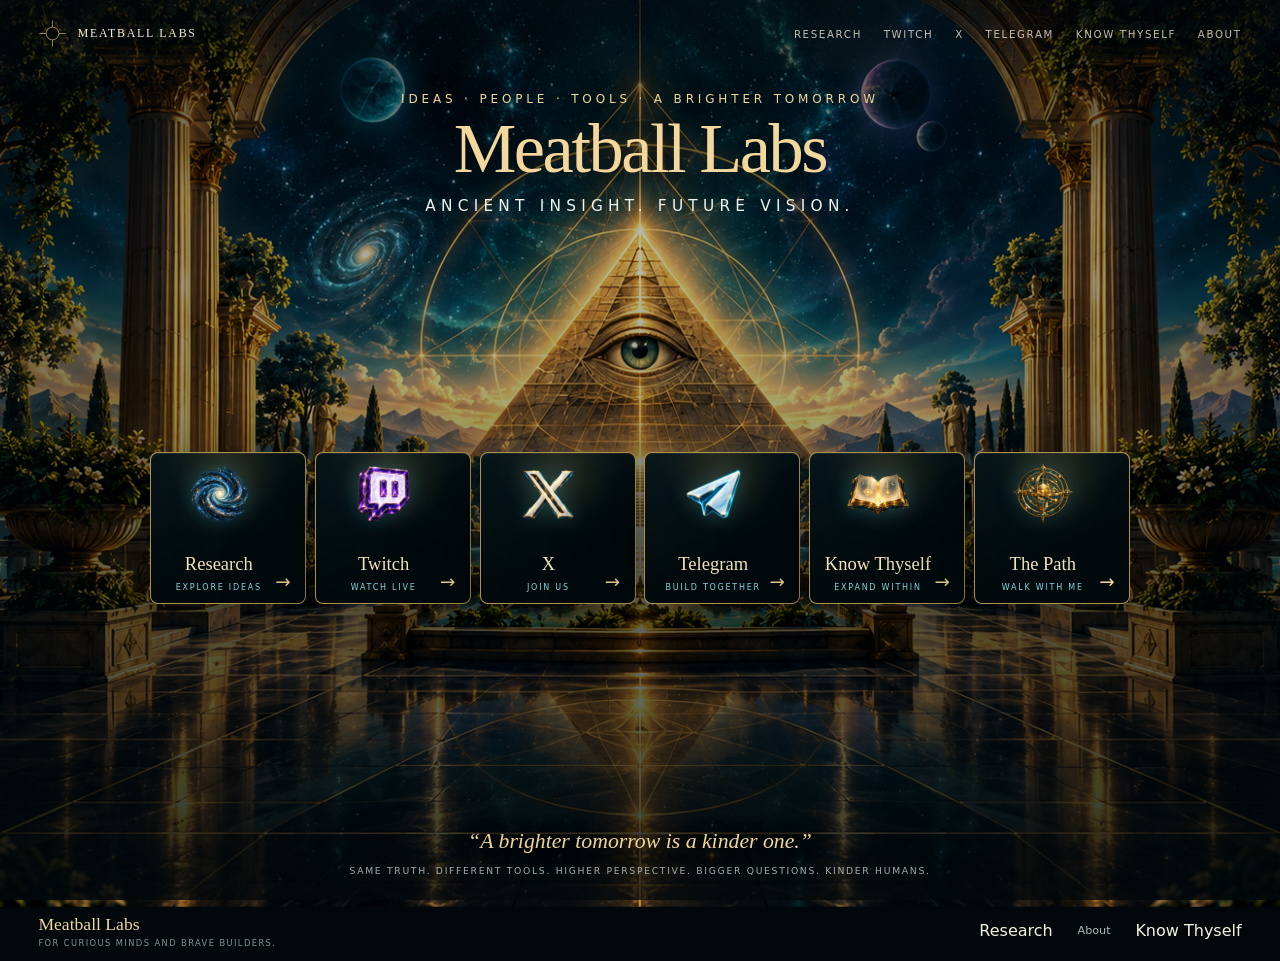
==== commit 50de4075: "Gate Research behind a "We're building" dialog The Research subdomain still serves the pre-redesign " ====
--- a/index.html
+++ b/index.html
@@ -8,7 +8,7 @@
   <title>Meatball Labs | Ancient Insight. Future Vision.</title>
   <link rel="icon" href="assets/favicon.svg" type="image/svg+xml" />
   <link rel="preload" href="assets/hero-board-v2.png" as="image" fetchpriority="high" />
-  <link rel="stylesheet" href="styles.css" />
+  <link rel="stylesheet" href="styles.css?v=3" />
 </head>
 <body>
   <a class="skip-link" href="#destinations">Skip to destinations</a>
@@ -24,7 +24,7 @@
       </a>
 
       <nav class="desktop-nav" aria-label="Primary navigation">
-        <a href="https://research.meatball-labs.com/">Research</a>
+        <button type="button" data-open-building>Research</button>
         <a href="https://www.twitch.tv/0nespicymeatball" target="_blank" rel="noopener noreferrer">Twitch</a>
         <a href="https://x.com/OneSpicyMeatBol" target="_blank" rel="noopener noreferrer">X</a>
         <a href="https://t.me/%2BBkAbnREOApsxMjYx" target="_blank" rel="noopener noreferrer">Telegram</a>
@@ -38,7 +38,7 @@
     </header>
 
     <nav class="mobile-menu" aria-label="Mobile navigation" data-mobile-menu hidden>
-      <a href="https://research.meatball-labs.com/">Research</a>
+      <button type="button" data-open-building>Research</button>
       <a href="https://www.twitch.tv/0nespicymeatball" target="_blank" rel="noopener noreferrer">Twitch</a>
       <a href="https://x.com/OneSpicyMeatBol" target="_blank" rel="noopener noreferrer">X</a>
       <a href="https://t.me/%2BBkAbnREOApsxMjYx" target="_blank" rel="noopener noreferrer">Telegram</a>
@@ -75,13 +75,13 @@
         </div>
 
         <div class="card-grid">
-          <a class="portal-card research" href="https://research.meatball-labs.com/">
+          <button class="portal-card research" type="button" data-open-building>
             <div class="icon-wrap" aria-hidden="true">
               <img src="assets/icon-research-v2.png" alt="" />
             </div>
             <div><h3>Research</h3><p>Explore ideas</p></div>
             <span class="arrow" aria-hidden="true">→</span>
-          </a>
+          </button>
 
           <a class="portal-card twitch" href="https://www.twitch.tv/0nespicymeatball" target="_blank" rel="noopener noreferrer">
             <div class="icon-wrap" aria-hidden="true">
@@ -140,7 +140,7 @@
         <span>For curious minds and brave builders.</span>
       </div>
       <div class="footer-links">
-        <a href="https://research.meatball-labs.com/">Research</a>
+        <button type="button" data-open-building>Research</button>
         <a href="about.html">About</a>
         <button type="button" data-open-know>Know Thyself</button>
       </div>
@@ -172,6 +172,26 @@
     </div>
   </dialog>
 
-  <script src="app.js" defer></script>
+
+  <dialog class="path-dialog building-dialog" data-building-dialog aria-labelledby="building-title">
+    <button class="dialog-close" type="button" aria-label="Close" data-close-building>&times;</button>
+
+    <div class="building-mark" aria-hidden="true">
+      <svg viewBox="0 0 64 64">
+        <circle cx="32" cy="32" r="14" />
+        <path d="M32 3v15M32 46v15M3 32h15M46 32h15" />
+      </svg>
+      <span class="building-ring"></span>
+    </div>
+
+    <p class="eyebrow">The work continues</p>
+    <h2 id="building-title">We&rsquo;re building</h2>
+    <div class="building-rule" aria-hidden="true"></div>
+    <p class="dialog-intro">Research is being rebuilt from the ground up. New design, sharper signal, and a good deal more beneath the surface.</p>
+    <p class="building-note">It opens when it&rsquo;s ready.</p>
+    <button class="dialog-ok" type="button" data-close-building>Understood</button>
+  </dialog>
+
+  <script src="app.js?v=3" defer></script>
 </body>
 </html>
--- a/styles.css
+++ b/styles.css
@@ -185,3 +185,29 @@
 @media (prefers-reduced-motion: reduce) {
   *, *::before, *::after { scroll-behavior: auto !important; animation: none !important; transition-duration: .01ms !important; }
 }
+
+/* ---------- "We're building" dialog ---------- */
+.building-dialog { width: min(480px, calc(100vw - 2rem)); padding: clamp(2.4rem, 5vw, 3.2rem) clamp(1.6rem, 4vw, 2.6rem) clamp(2rem, 4vw, 2.6rem); text-align: center; border-radius: 16px; background: radial-gradient(circle at 50% -8%, rgba(223, 179, 86, .16), transparent 62%), rgba(3, 11, 14, .985); }
+.building-dialog .eyebrow { margin: 0 0 .5rem; color: var(--cyan); text-transform: uppercase; letter-spacing: .28em; font-size: .58rem; }
+.building-dialog h2 { font-size: clamp(2rem, 6vw, 2.9rem); line-height: 1.02; }
+.building-dialog .dialog-intro { margin: 0 auto; max-width: 34ch; font-size: .95rem; line-height: 1.68; }
+
+.building-mark { position: relative; width: 74px; height: 74px; margin: 0 auto 1.5rem; display: grid; place-items: center; }
+.building-mark svg { width: 40px; height: 40px; fill: none; stroke: var(--gold-soft); stroke-width: 1.4; stroke-linecap: round; }
+.building-ring { position: absolute; inset: 0; border-radius: 50%; border: 1px solid rgba(225, 184, 90, .22); border-top-color: var(--gold-soft); animation: build-turn 4.5s linear infinite; }
+
+@keyframes build-turn { to { transform: rotate(360deg); } }
+
+.building-rule { width: 54px; height: 1px; margin: 1.1rem auto 1.3rem; background: linear-gradient(90deg, transparent, var(--gold), transparent); }
+
+.building-note { margin: 1.2rem 0 0; color: var(--gold-soft); font-family: var(--serif); font-style: italic; font-size: 1.02rem; }
+
+.dialog-ok { margin-top: 2rem; padding: .82rem 2.2rem; border: 1px solid rgba(239, 197, 104, .72); border-radius: 999px; background: linear-gradient(155deg, rgba(6, 23, 28, .78), rgba(2, 9, 12, .95) 64%); color: var(--gold-soft); font-family: var(--serif); font-size: 1.02rem; letter-spacing: .02em; cursor: pointer; transition: border-color .2s ease, transform .2s ease, box-shadow .2s ease; }
+.dialog-ok:hover,
+.dialog-ok:focus-visible { border-color: var(--gold-soft); transform: translateY(-2px); box-shadow: 0 0 28px rgba(225, 184, 90, .18); outline: none; }
+
+.site-footer button { appearance: none; border: 0; background: none; padding: 0; cursor: pointer; color: inherit; font: inherit; }
+
+@media (prefers-reduced-motion: reduce) {
+  .building-ring { animation: none; }
+}
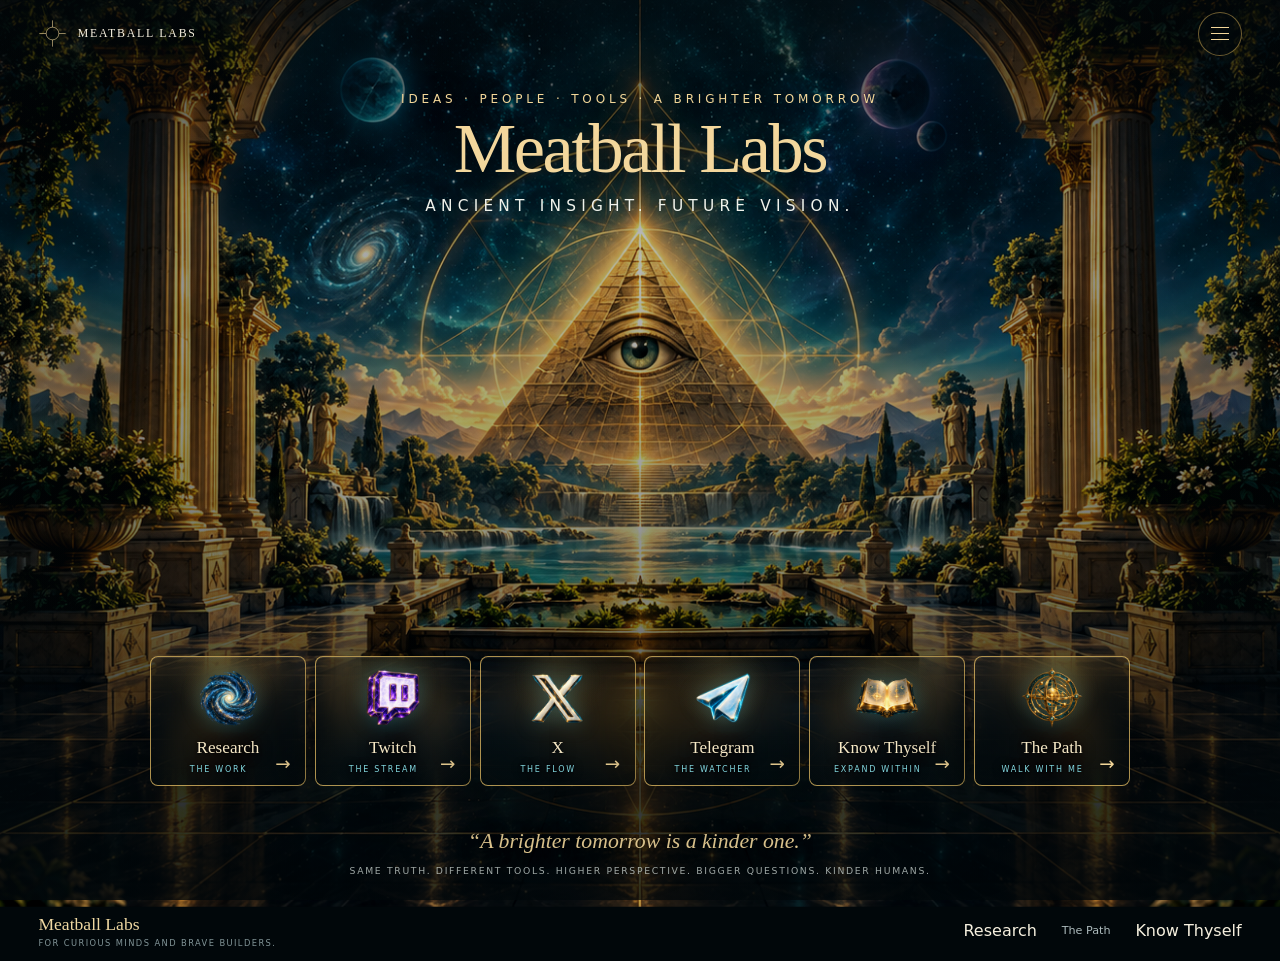
==== commit 989285b0: "Glass cards, hamburger-only nav, and lower card placement Let the temple read through the interface " ====
--- a/index.html
+++ b/index.html
@@ -8,7 +8,7 @@
   <title>Meatball Labs | Ancient Insight. Future Vision.</title>
   <link rel="icon" href="assets/favicon.svg" type="image/svg+xml" />
   <link rel="preload" href="assets/hero-board-v2.png" as="image" fetchpriority="high" />
-  <link rel="stylesheet" href="styles.css?v=3" />
+  <link rel="stylesheet" href="styles.css?v=9" />
 </head>
 <body>
   <a class="skip-link" href="#destinations">Skip to destinations</a>
@@ -29,7 +29,7 @@
         <a href="https://x.com/OneSpicyMeatBol" target="_blank" rel="noopener noreferrer">X</a>
         <a href="https://t.me/%2BBkAbnREOApsxMjYx" target="_blank" rel="noopener noreferrer">Telegram</a>
         <button type="button" data-open-know>Know Thyself</button>
-        <a href="about.html">About</a>
+        <a href="about.html">The Path</a>
       </nav>
 
       <button class="menu-button" type="button" aria-label="Open navigation" aria-expanded="false" data-menu-button>
@@ -43,7 +43,7 @@
       <a href="https://x.com/OneSpicyMeatBol" target="_blank" rel="noopener noreferrer">X</a>
       <a href="https://t.me/%2BBkAbnREOApsxMjYx" target="_blank" rel="noopener noreferrer">Telegram</a>
       <button type="button" data-open-know>Know Thyself</button>
-      <a href="about.html">About</a>
+      <a href="about.html">The Path</a>
     </nav>
 
     <main id="top" class="world-stage">
@@ -79,7 +79,7 @@
             <div class="icon-wrap" aria-hidden="true">
               <img src="assets/icon-research-v2.png" alt="" />
             </div>
-            <div><h3>Research</h3><p>Explore ideas</p></div>
+            <div><h3>Research</h3><p>The Work</p></div>
             <span class="arrow" aria-hidden="true">→</span>
           </button>
 
@@ -87,7 +87,7 @@
             <div class="icon-wrap" aria-hidden="true">
               <img src="assets/icon-twitch-v2.png" alt="" />
             </div>
-            <div><h3>Twitch</h3><p>Watch live</p></div>
+            <div><h3>Twitch</h3><p>The Stream</p></div>
             <span class="arrow" aria-hidden="true">→</span>
           </a>
 
@@ -95,7 +95,7 @@
             <div class="icon-wrap" aria-hidden="true">
               <img src="assets/icon-x-v2.png" alt="" />
             </div>
-            <div><h3>X</h3><p>Join us</p></div>
+            <div><h3>X</h3><p>The Flow</p></div>
             <span class="arrow" aria-hidden="true">→</span>
           </a>
 
@@ -103,7 +103,7 @@
             <div class="icon-wrap" aria-hidden="true">
               <img src="assets/icon-telegram-v2.png" alt="" />
             </div>
-            <div><h3>Telegram</h3><p>Build together</p></div>
+            <div><h3>Telegram</h3><p>The Watcher</p></div>
             <span class="arrow" aria-hidden="true">→</span>
           </a>
 
@@ -141,7 +141,7 @@
       </div>
       <div class="footer-links">
         <button type="button" data-open-building>Research</button>
-        <a href="about.html">About</a>
+        <a href="about.html">The Path</a>
         <button type="button" data-open-know>Know Thyself</button>
       </div>
     </footer>
@@ -192,6 +192,6 @@
     <button class="dialog-ok" type="button" data-close-building>Understood</button>
   </dialog>
 
-  <script src="app.js?v=3" defer></script>
+  <script src="app.js?v=4" defer></script>
 </body>
 </html>
--- a/styles.css
+++ b/styles.css
@@ -30,7 +30,7 @@
 .site-header.scrolled { background: rgba(2, 8, 11, .76); border-color: rgba(225, 184, 90, .18); backdrop-filter: blur(18px); }
 .brand-mini { display: inline-flex; align-items: center; gap: .65rem; font-family: var(--serif); text-transform: uppercase; letter-spacing: .15em; font-size: .74rem; white-space: nowrap; }
 .brand-mini svg { width: 29px; height: 29px; fill: none; stroke: var(--gold-soft); stroke-width: 1.3; }
-.desktop-nav { display: flex; align-items: center; gap: clamp(.8rem, 1.7vw, 1.65rem); }
+.desktop-nav { display: none; }
 .desktop-nav a,
 .desktop-nav button { appearance: none; border: 0; background: none; padding: .65rem 0; cursor: pointer; color: rgba(246, 240, 223, .78); text-transform: uppercase; letter-spacing: .16em; font-size: .64rem; transition: color .2s ease; }
 .desktop-nav a:hover,
@@ -38,15 +38,19 @@
 .desktop-nav a:focus-visible,
 .desktop-nav button:focus-visible { color: var(--gold-soft); outline: none; }
 
-.menu-button { display: none; width: 44px; height: 44px; border: 1px solid var(--line); border-radius: 50%; background: rgba(3, 9, 12, .62); align-items: center; justify-content: center; flex-direction: column; gap: 5px; }
+.menu-button { display: inline-flex; width: 44px; height: 44px; border: 1px solid var(--line); border-radius: 50%; background: rgba(3, 9, 12, .62); align-items: center; justify-content: center; flex-direction: column; gap: 5px; }
 .menu-button span { width: 18px; height: 1px; background: var(--gold-soft); }
-.mobile-menu { position: fixed; z-index: 45; inset: 0; padding: 7rem 1.5rem 2rem; background: radial-gradient(circle at 50% 20%, rgba(23, 87, 101, .24), transparent 55%), rgba(2, 8, 10, .98); display: grid; align-content: center; gap: .5rem; }
+.mobile-menu { position: fixed; z-index: 45; inset: 0; padding: 7rem 1.5rem 2rem; background: radial-gradient(circle at 50% 16%, rgba(223, 179, 86, .12), transparent 56%), linear-gradient(180deg, rgba(2, 8, 10, .62), rgba(2, 8, 10, .82)); backdrop-filter: blur(13px) saturate(1.08); display: grid; align-content: center; justify-content: center; gap: .35rem; }
 .mobile-menu[hidden] { display: none; }
 .mobile-menu a,
-.mobile-menu button { appearance: none; display: block; width: 100%; padding: 1.1rem 0; border: 0; border-bottom: 1px solid rgba(225, 184, 90, .15); background: transparent; text-align: left; font-family: var(--serif); font-size: clamp(1.6rem, 8vw, 2.3rem); }
+.mobile-menu button { appearance: none; display: block; width: min(420px, 78vw); padding: 1.05rem .2rem; border: 0; border-bottom: 1px solid rgba(225, 184, 90, .22); background: transparent; text-align: left; font-family: var(--serif); font-size: clamp(1.6rem, 5vw, 2.5rem); color: rgba(246, 240, 223, .92); text-shadow: 0 2px 20px rgba(2, 8, 11, .95); transition: color .2s ease, padding-left .2s ease; }
+.mobile-menu a:hover,
+.mobile-menu button:hover,
+.mobile-menu a:focus-visible,
+.mobile-menu button:focus-visible { color: var(--gold-soft); padding-left: .8rem; outline: none; }
 
 /* Desktop is one panoramic world: title, monument, six doors and closing thought share one scene. */
-.world-stage { position: relative; min-height: 100svh; isolation: isolate; display: grid; grid-template-rows: minmax(280px, 44svh) auto auto; padding-top: 56px; background: #03090c; }
+.world-stage { position: relative; min-height: 100svh; isolation: isolate; display: grid; grid-template-rows: minmax(300px, 1fr) auto auto; padding-top: 56px; background: #03090c; }
 .world-stage::before { content: ""; position: absolute; z-index: -3; inset: 0; background-image: url("assets/hero-board-v2.png"); background-size: cover; background-position: center 43%; filter: saturate(.94) contrast(1.03) brightness(.73); transform: scale(1.015); animation: world-breathe 20s ease-in-out infinite alternate; }
 .world-stage::after { content: ""; position: absolute; z-index: -2; inset: 0; pointer-events: none; background: linear-gradient(to bottom, rgba(2, 8, 11, .5), transparent 22%, rgba(2, 8, 11, .12) 50%, rgba(2, 8, 11, .64) 100%), radial-gradient(ellipse at 50% 47%, transparent 28%, rgba(1, 6, 8, .34) 78%, rgba(1, 6, 8, .75) 100%); }
 .hero { position: relative; display: grid; place-items: start center; min-height: 0; padding: 2.25rem 1.5rem 0; }
@@ -58,22 +62,22 @@
 .intro { display: none; }
 .scroll-cue { display: none; }
 
-.destinations { position: relative; padding: 0 1.2rem 1rem; background: transparent; }
+.destinations { position: relative; padding: 0 1.2rem clamp(1.4rem, 3.5svh, 3rem); background: transparent; }
 .destinations::before { content: none; }
 .section-heading { position: absolute; width: 1px; height: 1px; padding: 0; margin: -1px; overflow: hidden; clip: rect(0, 0, 0, 0); white-space: nowrap; border: 0; }
 .card-grid { width: min(980px, 88vw); margin: 0 auto; display: grid; grid-template-columns: repeat(6, minmax(0, 1fr)); gap: .55rem; }
-.portal-card { position: relative; min-height: clamp(128px, 14svh, 152px); padding: .65rem 1.8rem .62rem .65rem; display: flex; flex-direction: column; align-items: center; justify-content: flex-end; text-align: center; overflow: hidden; border: 1px solid rgba(239, 197, 104, .72); border-radius: 8px; background: linear-gradient(155deg, rgba(6, 23, 28, .78), rgba(2, 9, 12, .95) 64%), var(--panel); box-shadow: inset 0 1px 0 rgba(255, 255, 255, .06), var(--shadow); cursor: pointer; isolation: isolate; backdrop-filter: blur(7px); transition: transform .25s ease, border-color .25s ease, box-shadow .25s ease; }
+.portal-card { position: relative; min-height: clamp(128px, 14svh, 152px); padding: .65rem .62rem .62rem .62rem; display: flex; flex-direction: column; align-items: center; justify-content: flex-end; text-align: center; overflow: hidden; border: 1px solid rgba(239, 197, 104, .72); border-radius: 8px; background: linear-gradient(180deg, rgba(4, 18, 23, .14) 0%, rgba(3, 13, 17, .36) 44%, rgba(2, 9, 12, .74) 100%); box-shadow: inset 0 1px 0 rgba(255, 255, 255, .07), var(--shadow); cursor: pointer; isolation: isolate; backdrop-filter: blur(15px) saturate(1.1); transition: transform .25s ease, border-color .25s ease, box-shadow .25s ease; }
 .portal-card::before { content: ""; position: absolute; z-index: -1; width: 132px; aspect-ratio: 1; top: -62px; left: 50%; transform: translateX(-50%); border-radius: 50%; background: radial-gradient(circle, rgba(225, 184, 90, .10), transparent 68%); }
 .portal-card::after { content: ""; position: absolute; z-index: -1; inset: 0; background: radial-gradient(circle at 50% 20%, rgba(225, 184, 90, .16), transparent 36%); opacity: .55; transition: opacity .25s ease; }
 .portal-card:hover,
-.portal-card:focus-visible { transform: translateY(-5px); border-color: var(--gold-soft); box-shadow: 0 25px 70px rgba(0, 0, 0, .55), 0 0 32px rgba(225, 184, 90, .13); outline: none; }
+.portal-card:focus-visible { transform: translateY(-5px); border-color: var(--gold-soft); background: linear-gradient(180deg, rgba(4, 18, 23, .26) 0%, rgba(3, 13, 17, .5) 44%, rgba(2, 9, 12, .86) 100%); box-shadow: 0 25px 70px rgba(0, 0, 0, .55), 0 0 32px rgba(225, 184, 90, .13); outline: none; }
 .portal-card:hover::after,
 .portal-card:focus-visible::after { opacity: 1; }
 .icon-wrap { width: clamp(54px, 4.8vw, 68px); aspect-ratio: 1; margin: 0 auto .55rem; display: grid; place-items: center; }
 .icon-wrap svg { width: 54%; height: 54%; fill: none; stroke: var(--gold-soft); stroke-width: 2; stroke-linecap: round; stroke-linejoin: round; }
 .icon-wrap img { width: 100%; height: 100%; display: block; object-fit: contain; filter: drop-shadow(0 0 10px rgba(65, 192, 212, .28)); }
-.portal-card h3 { margin: 0; font: 500 clamp(1.05rem, 1.45vw, 1.5rem)/1.12 var(--serif); color: #f2e2bc; min-height: 2.24em; display: flex; align-items: flex-end; justify-content: center; }
-.portal-card p { margin: .45rem 0 0; color: var(--cyan); text-transform: uppercase; letter-spacing: .22em; font-size: clamp(.5rem, .55vw, .62rem); line-height: 1.4; min-height: 1.4em; }
+.portal-card h3 { margin: 0; font: 500 clamp(.98rem, 1.34vw, 1.39rem)/1.14 var(--serif); color: #f7e9c6; text-shadow: 0 1px 14px rgba(2, 8, 11, .95), 0 1px 3px rgba(2, 8, 11, .9); min-height: 1.14em; display: flex; align-items: flex-end; justify-content: center; }
+.portal-card p { margin: .45rem 0 0; color: var(--cyan); text-transform: uppercase; letter-spacing: .22em; font-size: clamp(.5rem, .55vw, .62rem); line-height: 1.4; min-height: 1.4em; padding-inline: 0 1.18rem; text-shadow: 0 1px 10px rgba(2, 8, 11, .96), 0 0 2px rgba(2, 8, 11, .8); }
 .portal-card .arrow { position: absolute; right: .9rem; bottom: .72rem; color: var(--gold-soft); font-size: 1.15rem; }
 
 .manifesto { align-self: end; padding: .6rem 1rem 1.35rem; text-align: center; background: transparent; }
@@ -114,8 +118,7 @@
 /* Mobile is a vertical procession through the same world, not a scaled desktop. */
 @media (max-width: 768px) {
   .site-header { height: 66px; padding-inline: 1rem; }
-  .desktop-nav { display: none; }
-  .menu-button { display: inline-flex; }
+  /* nav is hamburger-only at every width - see base rules */
   .brand-mini span { display: none; }
   .world-stage { display: block; min-height: 0; padding-top: 0; background: var(--bg-deep); }
   .world-stage::before,
@@ -142,7 +145,7 @@
   .destinations::before { content: ""; position: absolute; z-index: -2; inset: 0; opacity: .82; background-image: url("assets/hero-board-mobile-v2.png"); background-size: cover; background-position: center 72%; filter: saturate(.88) brightness(.5) contrast(1.06); }
   .destinations::after { content: ""; position: absolute; z-index: -1; inset: 0; background: linear-gradient(to bottom, #03090c 0%, rgba(2, 8, 11, .25) 12%, rgba(2, 8, 11, .28) 82%, #03090c 100%), radial-gradient(ellipse at center, transparent 10%, rgba(1, 6, 8, .52) 90%); }
   .card-grid { width: min(520px, 88vw); display: grid; grid-template-columns: 1fr; gap: .55rem; }
-  .portal-card { min-height: 68px; padding: .38rem 2.7rem .38rem .58rem; display: grid; grid-template-columns: 48px 1fr; gap: 1rem; align-items: center; justify-items: start; text-align: left; border-radius: 12px; background: linear-gradient(155deg, rgba(6, 25, 31, .8), rgba(2, 9, 12, .95) 70%); }
+  .portal-card { min-height: 68px; padding: .38rem 2.7rem .38rem .58rem; display: grid; grid-template-columns: 48px 1fr; gap: 1rem; align-items: center; justify-items: start; text-align: left; border-radius: 12px; background: linear-gradient(120deg, rgba(4, 20, 25, .42), rgba(2, 9, 12, .84) 78%); backdrop-filter: blur(15px) saturate(1.1); }
   .portal-card::before { width: 96px; top: -40px; left: 46px; transform: translateX(-50%); }
   .icon-wrap { width: 48px; margin: 0; grid-row: 1; }
   .portal-card h3 { font-size: clamp(1rem, 4.7vw, 1.45rem); min-height: 0; display: block; }
@@ -211,3 +214,10 @@
 @media (prefers-reduced-motion: reduce) {
   .building-ring { animation: none; }
 }
+
+.menu-button span { transition: transform .22s ease, opacity .18s ease; }
+.menu-button[aria-expanded="true"] span:nth-child(1) { transform: translateY(6px) rotate(45deg); }
+.menu-button[aria-expanded="true"] span:nth-child(2) { opacity: 0; }
+.menu-button[aria-expanded="true"] span:nth-child(3) { transform: translateY(-6px) rotate(-45deg); }
+.menu-button[aria-expanded="true"] { border-color: var(--gold-soft); }
+@media (prefers-reduced-motion: reduce) { .menu-button span { transition: none; } }
